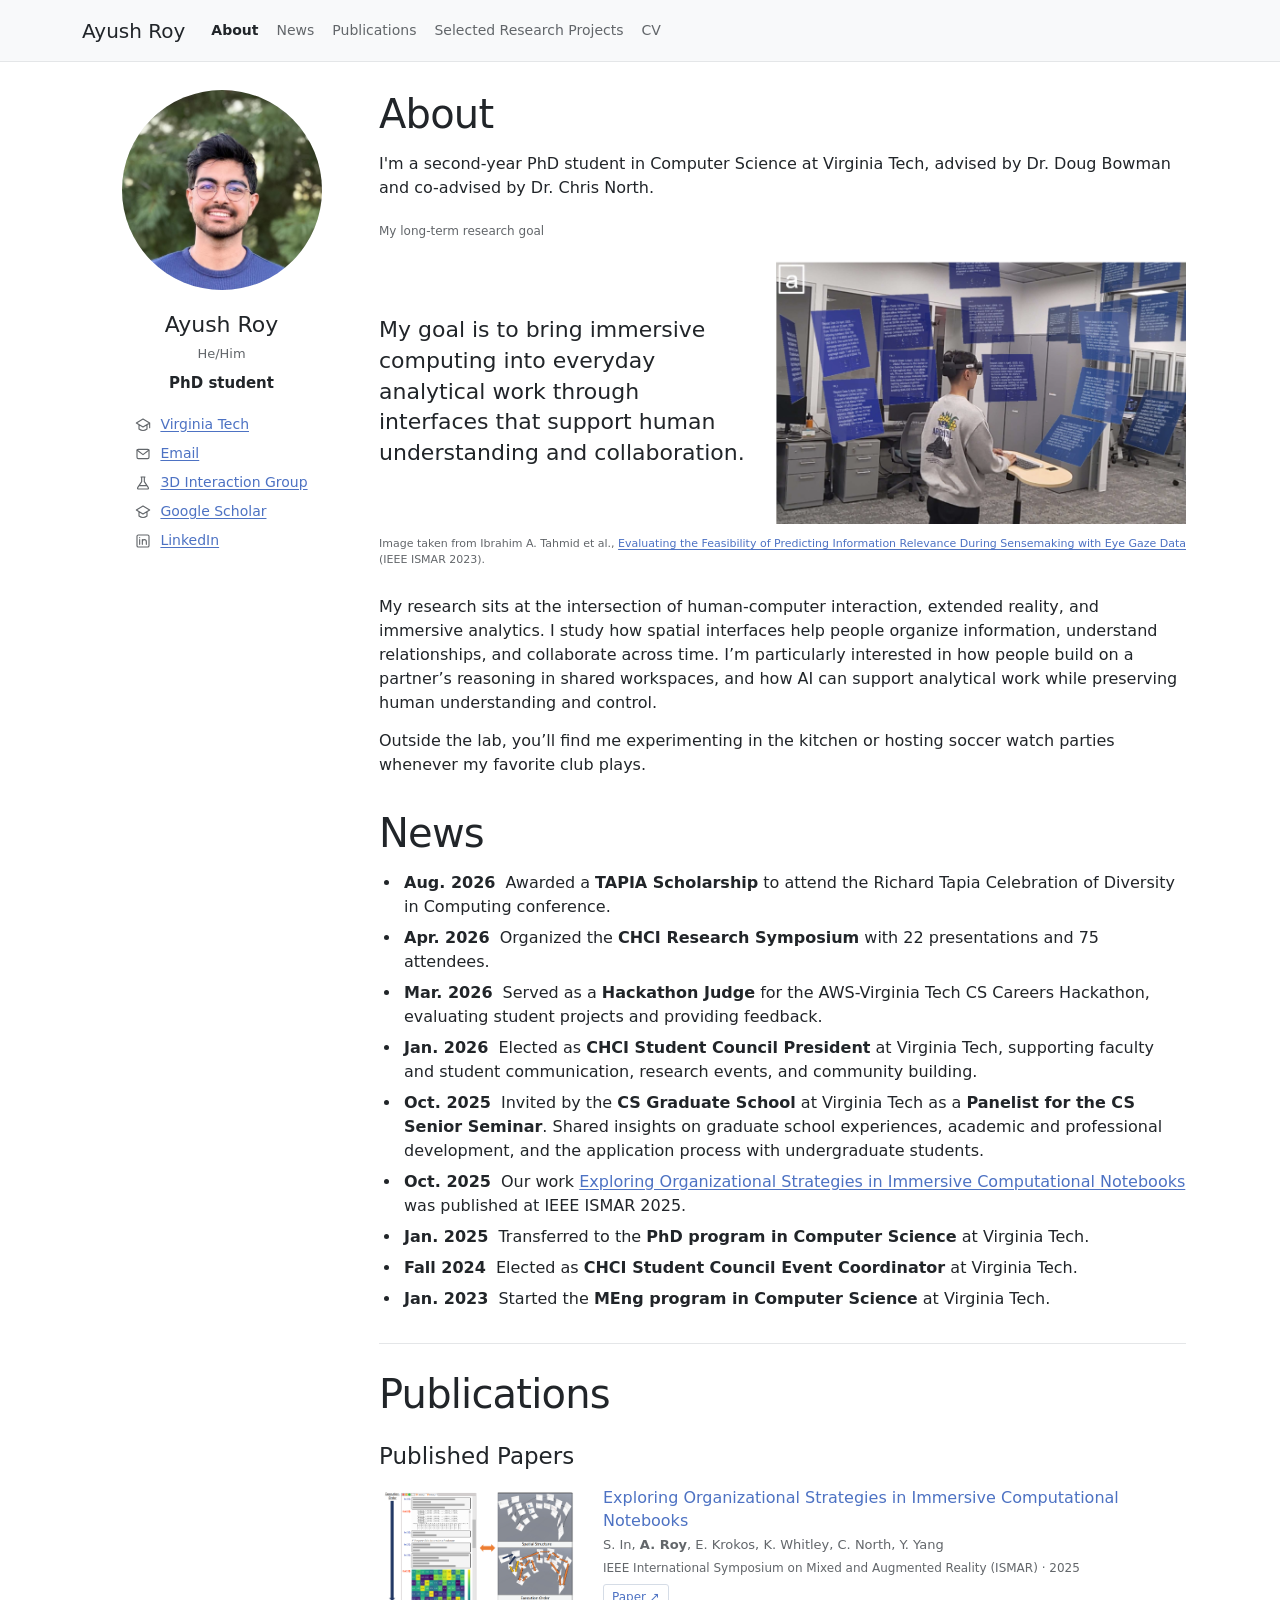
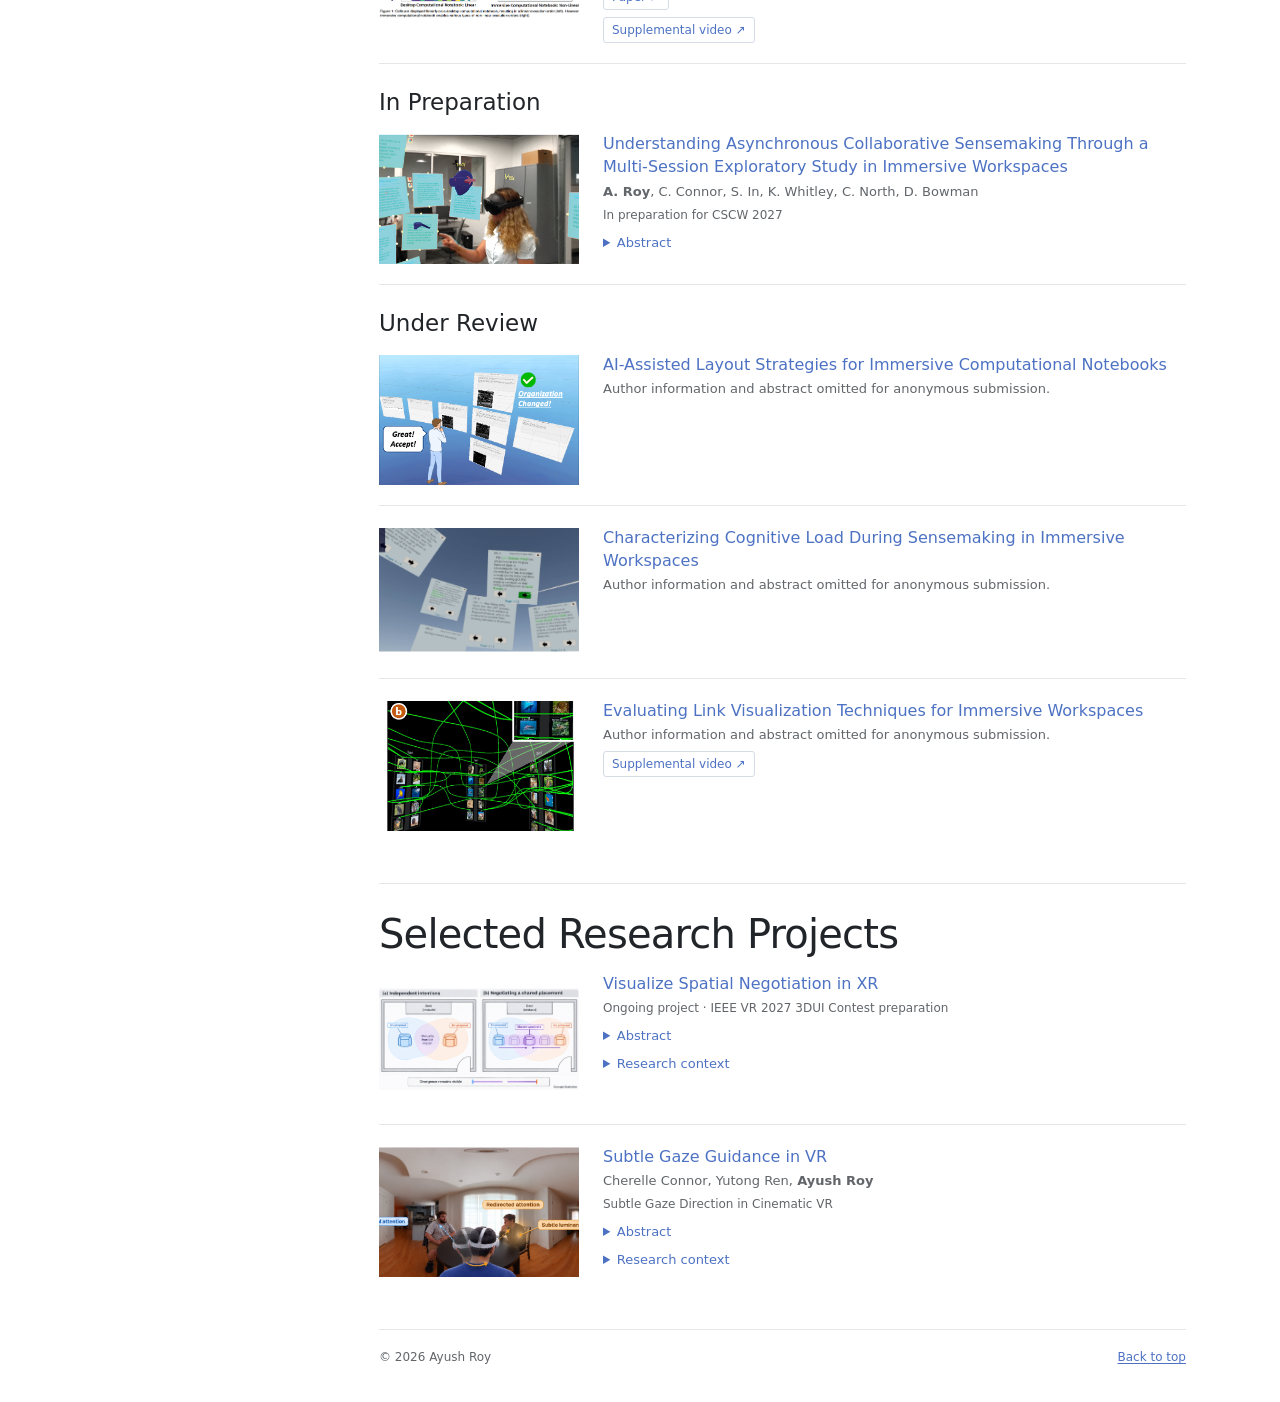
==== index.html @ 039db7e5 "Match approved research goal styling and credit Tahmid image" ====
<!doctype html>
<html lang="en"><head><meta charset="utf-8"><meta name="viewport" content="width=device-width,initial-scale=1">
<meta name="description" content="Ayush Roy, XR researcher and Computer Science PhD student at Virginia Tech. Immersive analytics, collaborative sensemaking, spatial interaction, and human-AI collaboration.">
<title>Ayush Roy | PhD student</title><link rel="stylesheet" href="/assets/styles.css"><script src="/assets/main.js" defer></script></head><body>
<div id="portfolio-review">
  <a class="skip-link" href="/about" data-section="pf-about">Skip to content</a>
<header class="pf-bar">
    <a class="pf-brand" href="/about" data-section="pf-about">Ayush Roy</a>
    <nav class="pf-nav" aria-label="Portfolio sections">
      <a href="/about" data-section="pf-about" aria-current="location">About</a>
      <a href="/news" data-section="pf-timeline">News</a>
      <a href="/publications" data-section="pf-publications">Publications</a>
      <a href="/projects" data-section="pf-projects">Selected Research Projects</a>
      <a href="/assets/ayush-roy-resume.pdf">CV</a>
    </nav>
  </header>
  <div class="pf-layout">
    <aside class="pf-profile" aria-label="Researcher profile">
      <div class="pf-photo"><img src="/assets/images/headshot.jpg" width="1200" height="1221" alt="Ayush Roy" decoding="async"></div>
      <div class="pf-name">Ayush Roy</div>
      <div class="pf-pronouns">He/Him</div>
      <div class="pf-title">PhD student</div>
      <ul>
        
        <li><svg class="profile-icon" viewBox="0 0 24 24" fill="none" stroke="currentColor" stroke-width="1.7" stroke-linecap="round" stroke-linejoin="round" aria-hidden="true" focusable="false"><path d="m2 9 10-6 10 6-10 6L2 9Zm4 3v6c4 3 8 3 12 0v-6M22 9v7"/></svg><a href="https://www.vt.edu/" target="_blank" rel="noopener">Virginia Tech</a></li>
        <li><svg class="profile-icon" viewBox="0 0 24 24" fill="none" stroke="currentColor" stroke-width="1.7" stroke-linecap="round" stroke-linejoin="round" aria-hidden="true" focusable="false"><rect x="3" y="5" width="18" height="14" rx="2"/><path d="m3 6 9 7 9-7"/></svg><a href="mailto:ayushroy24@vt.edu">Email</a></li>
        <li><svg class="profile-icon" viewBox="0 0 24 24" fill="none" stroke="currentColor" stroke-width="1.7" stroke-linecap="round" stroke-linejoin="round" aria-hidden="true" focusable="false"><path d="M9 3h6M10 3v7l-6 9c-.6 1 .1 2 1.3 2h13.4c1.2 0 1.9-1 1.3-2l-6-9V3M7 16h10"/></svg><a href="https://wordpress.cs.vt.edu/3digroup/" target="_blank" rel="noopener">3D Interaction Group</a></li>
        <li><svg class="profile-icon" viewBox="0 0 24 24" fill="none" stroke="currentColor" stroke-width="1.7" stroke-linecap="round" stroke-linejoin="round" aria-hidden="true" focusable="false"><path d="m2 9 10-6 10 6-10 6L2 9Zm4 3v6c4 3 8 3 12 0v-6"/></svg><a href="https://scholar.google.com/citations?user=Ail1ziwAAAAJ&amp;hl=en" target="_blank" rel="noopener">Google Scholar</a></li>
        <li><svg class="profile-icon" viewBox="0 0 24 24" fill="none" stroke="currentColor" stroke-width="1.7" stroke-linecap="round" stroke-linejoin="round" aria-hidden="true" focusable="false"><rect x="3" y="3" width="18" height="18" rx="2"/><path d="M7 10v7M7 7v.1M11 17v-7m0 3c0-4 6-4 6 0v4"/></svg><a href="https://www.linkedin.com/in/ayush-roy" target="_blank" rel="noopener">LinkedIn</a></li>
        
        
      </ul>
    </aside>
    <main class="pf-content">
      <section id="pf-about">
<h1>About</h1>
<p>I'm a second-year PhD student in Computer Science at Virginia Tech, advised by Dr. Doug Bowman and co-advised by Dr. Chris North.</p>
<p class="pf-vision-label">My long-term research goal</p>
<div class="pf-research-vision">
  <div>
    <p class="pf-vision-goal">My goal is to bring immersive computing into everyday analytical work through interfaces that support human understanding and collaboration.</p>
  </div>
  <img src="/assets/images/immersive-research-vision.png" width="897" height="577" alt="A person using a headset and keyboard surrounded by spatially arranged document panels in an immersive workspace." decoding="async">
</div>
<p class="pf-vision-credit">Image taken from Ibrahim A. Tahmid et al., <a href="https://doi.org/10.1109/ISMAR59233.2023.00086" target="_blank" rel="noopener">Evaluating the Feasibility of Predicting Information Relevance During Sensemaking with Eye Gaze Data</a> (IEEE ISMAR 2023).</p>
<p>My research sits at the intersection of human-computer interaction, extended reality, and immersive analytics. I study how spatial interfaces help people organize information, understand relationships, and collaborate across time. I’m particularly interested in how people build on a partner’s reasoning in shared workspaces, and how AI can support analytical work while preserving human understanding and control.</p>
<p>Outside the lab, you’ll find me experimenting in the kitchen or hosting soccer watch parties whenever my favorite club plays.</p>
</section>
      <section id="pf-timeline">
        <h2>News</h2>
        <ul class="pf-timeline">
          <li><span class="pf-date">Aug. 2026</span> Awarded a <strong>TAPIA Scholarship</strong> to attend the Richard Tapia Celebration of Diversity in Computing conference.</li>
          <li><span class="pf-date">Apr. 2026</span> Organized the <strong>CHCI Research Symposium</strong> with 22 presentations and 75 attendees.</li>
          <li><span class="pf-date">Mar. 2026</span> Served as a <strong>Hackathon Judge</strong> for the AWS-Virginia Tech CS Careers Hackathon, evaluating student projects and providing feedback.</li>
          <li><span class="pf-date">Jan. 2026</span> Elected as <strong>CHCI Student Council President</strong> at Virginia Tech, supporting faculty and student communication, research events, and community building.</li>
          <li><span class="pf-date">Oct. 2025</span> Invited by the <strong>CS Graduate School</strong> at Virginia Tech as a <strong>Panelist for the CS Senior Seminar</strong>. Shared insights on graduate school experiences, academic and professional development, and the application process with undergraduate students.</li>
          <li><span class="pf-date">Oct. 2025</span> Our work <a href="https://ieeexplore.ieee.org/document/11220535" target="_blank" rel="noopener">Exploring Organizational Strategies in Immersive Computational Notebooks</a> was published at IEEE ISMAR 2025.</li>
          <li><span class="pf-date">Jan. 2025</span> Transferred to the <strong>PhD program in Computer Science</strong> at Virginia Tech.</li>
          <li><span class="pf-date">Fall 2024</span> Elected as <strong>CHCI Student Council Event Coordinator</strong> at Virginia Tech.</li>
          <li><span class="pf-date">Jan. 2023</span> Started the <strong>MEng program in Computer Science</strong> at Virginia Tech.</li>
        </ul>
      </section>
      <section id="pf-publications" class="pf-lower"><h2>Publications</h2><h3>Published Papers</h3><article class="pf-pub compact-publication"><figure class="teaser "><a href="/assets/images/immersive-notebook-organization-teaser.png" target="_blank" rel="noopener" aria-label="Open full-size teaser: Comparison of a linear desktop computational notebook with an immersive notebook showing nonlinear spatial structures and execution orders"><img width="1080" height="640" src="/assets/images/immersive-notebook-organization-teaser.png" alt="Comparison of a linear desktop computational notebook with an immersive notebook showing nonlinear spatial structures and execution orders" loading="lazy" decoding="async"></a></figure><div class="publication-body"><h4>Exploring Organizational Strategies in Immersive Computational Notebooks</h4><p class="pf-meta">S. In, <strong>A. Roy</strong>, E. Krokos, K. Whitley, C. North, Y. Yang</p><div class="pf-status">IEEE International Symposium on Mixed and Augmented Reality (ISMAR) · 2025</div><a class="publication-resource" href="https://ieeexplore.ieee.org/document/11220535" target="_blank" rel="noopener">Paper ↗</a><div class="pf-links"><a href="https://www.youtube.com/watch?v=w4wua9dJmTI" target="_blank" rel="noopener">Supplemental video ↗</a></div></div></article><h3>In Preparation</h3><article class="pf-pub compact-publication"><figure class="teaser thumbnail-async"><a href="/assets/images/asynchronous-sensemaking-teaser.png" target="_blank" rel="noopener" aria-label="Open full-size teaser: Shared immersive workspace with spatial documents, notes, clusters, and links"><img width="2000" height="480" src="/assets/images/asynchronous-sensemaking-teaser.png" alt="Shared immersive workspace with spatial documents, notes, clusters, and links" loading="lazy" decoding="async"></a></figure><div class="publication-body"><h4>Understanding Asynchronous Collaborative Sensemaking Through a Multi-Session Exploratory Study in Immersive Workspaces</h4><p class="pf-meta"><strong>A. Roy</strong>, C. Connor, S. In, K. Whitley, C. North, D. Bowman</p><div class="pf-status">In preparation for CSCW 2027</div><details class="publication-abstract"><summary>Abstract</summary><div class="abstract"><div class="abstract-label">Abstract</div><p>Immersive workspaces allow analysts to externalize information and reasoning in persistent spatial arrangements, but how these workspaces support collaboration across time remains underexplored. We investigate asynchronous collaborative sensemaking through a multi-session exploratory study with 30 participants in 15 dyads. Partners alternated between individual sessions in a shared immersive workspace, inheriting and building on one another’s documents, notes, clusters, and links. We combined behavioral logs with semi-structured interviews to examine collaborative strategies, handoff practices, and workspace evolution. Analysts maintain continuity by selectively following, checking, and adapting inherited work. Whether this feels collaborative depends on their ability to understand their partner’s reasoning, recognize what their partner contributed, and know how to continue. Spatial groupings and authored notes offered entry points for continuation, yet incomplete explanations, unclear conventions, and accumulated visual complexity could leave incoming analysts reconstructing the reasoning behind an arrangement. These observations suggest that persistent spatial structure alone is insufficient to communicate analytical intent. We discuss implications for asynchronous immersive workspaces that make rationale, provenance, and changes legible while supporting both independent investigation and continuity between collaborators.</p></div></details></div></article><h3>Under Review</h3><article class="pf-pub compact-publication"><figure class="teaser "><a href="/assets/images/ai-layout-strategies-teaser.png" target="_blank" rel="noopener" aria-label="Open full-size teaser: An analyst accepting an AI-assisted spatial layout change in an immersive computational notebook"><img width="652" height="440" src="/assets/images/ai-layout-strategies-teaser.png" alt="An analyst accepting an AI-assisted spatial layout change in an immersive computational notebook" loading="lazy" decoding="async"></a></figure><div class="publication-body"><h4>AI-Assisted Layout Strategies for Immersive Computational Notebooks</h4><p class="pf-meta">Author information and abstract omitted for anonymous submission.</p></div></article><article class="pf-pub compact-publication"><figure class="teaser thumbnail-cognitive"><a href="/assets/images/cognitive-load-workspace-teaser.png" target="_blank" rel="noopener" aria-label="Open full-size teaser: Three views of the VR analytical workspace: task panel, spatial document arrangement, and interactive annotations and notes"><img width="963" height="258" src="/assets/images/cognitive-load-workspace-teaser.png" alt="Three views of the VR analytical workspace: task panel, spatial document arrangement, and interactive annotations and notes" loading="lazy" decoding="async"></a></figure><div class="publication-body"><h4>Characterizing Cognitive Load During Sensemaking in Immersive Workspaces</h4><p class="pf-meta">Author information and abstract omitted for anonymous submission.</p></div></article><article class="pf-pub compact-publication"><figure class="teaser thumbnail-links"><a href="/assets/images/link-visualization-teaser.png" target="_blank" rel="noopener" aria-label="Open full-size teaser: The same 50 links in an immersive workspace shown as linear links, nonlinear links, and nonlinear links with many-to-many bundling"><img width="1106" height="365" src="/assets/images/link-visualization-teaser.png" alt="The same 50 links in an immersive workspace shown as linear links, nonlinear links, and nonlinear links with many-to-many bundling" loading="lazy" decoding="async"></a></figure><div class="publication-body"><h4>Evaluating Link Visualization Techniques for Immersive Workspaces</h4><p class="pf-meta">Author information and abstract omitted for anonymous submission.</p><div class="pf-links"><a href="https://youtu.be/0q2t1m1p4BA" target="_blank" rel="noopener">Supplemental video ↗</a></div></div></article></section>
      <section id="pf-projects" class="pf-lower"><h2>Selected Research Projects</h2><article class="pf-project compact-publication"><figure class="teaser "><a href="/assets/images/spatial-negotiation-placement-teaser.png" target="_blank" rel="noopener" aria-label="Open full-size teaser: Concept illustration of independent placement proposals, overlapping feasible regions, and a shared candidate along a straight connector; placement only, without rotation"><img width="1754" height="896" src="/assets/images/spatial-negotiation-placement-teaser.png" alt="Concept illustration of independent placement proposals, overlapping feasible regions, and a shared candidate along a straight connector; placement only, without rotation" loading="lazy" decoding="async"></a></figure><div class="publication-body"><h3>Visualize Spatial Negotiation in XR</h3><div class="pf-status">Ongoing project · IEEE VR 2027 3DUI Contest preparation</div><details class="publication-abstract"><summary>Abstract</summary><div class="abstract"><div class="abstract-label">Abstract</div><p>Remote collaborators making spatial decisions must reconcile different object placements, orientations, and environmental constraints. Existing approaches to shared manipulation and collaborator awareness provide important foundations, but unresolved spatial intentions can remain difficult to inspect and negotiate. We present an XR interaction technique that externalizes these intentions within a shared elastic structure containing editable replicas of complete object poses. Collaborators manipulate their own proposals while the structure continuously adapts to positional and rotational differences, making intermediate alternatives and disagreement visible without overwriting either proposal. Mutually feasible placement regions allow users to inspect concrete furniture replicas against their constraints before selecting a shared candidate. As proposals converge, the scaffold relaxes toward agreement; stretching, twisting, and fracture communicate increasing divergence and the need to reconfigure the negotiation. The rubber band serves as a shared negotiation scaffold connecting intentions, feasible alternatives, and emerging consensus. This ongoing project explores a unified direct-manipulation approach to translation, rotation, and constraint-aware spatial negotiation.</p></div></details><details class="research-context"><summary>Research context</summary><p>This project draws on prior work on collaborator-awareness cues, virtual replicas, and shared 3D object manipulation. Its focus is on making unresolved pose intentions and constraint-aware alternatives inspectable during negotiation.</p><ul><li><a href="https://www.frontiersin.org/journals/robotics-and-ai/articles/10.3389/frobt.2019.00005/full" target="_blank" rel="noopener">Piumsomboon et al. (2019): The Effects of Sharing Awareness Cues in Collaborative Mixed Reality</a></li><li><a href="https://doi.org/10.1109/TVCG.2023.3247113" target="_blank" rel="noopener">Tian et al. (2023): Using Virtual Replicas to Improve Mixed Reality Remote Collaboration</a></li><li><a href="https://doi.org/10.1109/ISMAR52148.2021.00057" target="_blank" rel="noopener">Wieland et al. (2021): Separation, Composition, or Hybrid?</a></li></ul></details></div></article><article class="pf-project compact-publication"><figure class="teaser thumbnail-gaze"><a href="/assets/images/subtle-gaze-guidance-teaser.png" target="_blank" rel="noopener" aria-label="Open full-size teaser: Illustration of head rotation toward a luminance cue; overlays are explanatory, not measured gaze data"><img width="2027" height="776" src="/assets/images/subtle-gaze-guidance-teaser.png" alt="Illustration of head rotation toward a luminance cue; overlays are explanatory, not measured gaze data" loading="lazy" decoding="async"></a></figure><div class="publication-body"><h3>Subtle Gaze Guidance in VR</h3><p class="pf-meta">Cherelle Connor, Yutong Ren, <strong>Ayush Roy</strong></p><div class="pf-status">Subtle Gaze Direction in Cinematic VR</div><details class="publication-abstract"><summary>Abstract</summary><div class="abstract"><div class="abstract-label">Abstract</div><p>Cinematic experiences use well-established editing techniques to guide user attention throughout narrative content. With the growing prominence of head-worn displays (HWD), there has been an increase in the use of this medium to create Cinematic Virtual Reality (CVR) experiences. However, given that CVR allows viewers to perceive content in 360 degrees, directors are no longer able to control how and when viewers see certain content within the scene. This provides an opportunity for bad actors to misguide users or misrepresent characters during the scene through the use of subtle gaze direction attacks. In this study, we investigate this threat by implementing subtle gaze direction cues within CVR scenes and examining whether they can redirect viewers’ attention away from relevant narrative content and toward attacker-selected content. We developed a subtle cue by modulating the luminance of a circular region of pixels within the scene. The cues were then placed either directly on a specific item or character within a region of interest (in-world cue) or in the periphery in order to guide the viewer to the appropriate region of interest (periphery cue). Our findings suggest that most viewers did not recognize the presence of the in-world cue and shifted their gaze toward the cue, showing a susceptibility to this type of attack. However, most of the participants did notice the periphery cue, but did not find it distracting. Overall, we believe that while the use of subtle gaze direction can provide unobtrusive guidance within CVR scenes, it also has the potential to redirect user attention and shape their perception of the content.</p></div></details><details class="research-context"><summary>Research context</summary><p>Related work provides the perceptual basis for subtle cues and evidence from immersive displays. This project examines their potential misuse in cinematic VR.</p><ul><li><a href="https://doi.org/10.1145/1559755.1559757" target="_blank" rel="noopener">Bailey et al. (2009), Subtle Gaze Direction</a>: Brief peripheral image modulation combined with eye tracking can redirect gaze. This provides a foundation for the luminance cue mechanism.</li><li><a href="https://graphics.tu-bs.de/upload/publications/grogorick2018vr_posterdesc.pdf" target="_blank" rel="noopener">Grogorick et al. (2018), Gaze Guidance in Immersive Environments</a>: Among five techniques tested on immersive panorama images, local luminance modulation was most effective during the first second. This motivates testing such cues in VR; it does not establish effects on narrative interpretation.</li></ul></details></div></article></section>
      <footer class="pf-footer"><span>© <span id="year">2026</span> Ayush Roy</span><a href="/about" data-section="pf-about">Back to top</a></footer>
    </main>
  </div>
</div>

</body></html>
---- assets/styles.css ----
#portfolio-review{--pf-bg:#fff;--pf-ink:#212529;--pf-muted:#62666a;--pf-link:#4d72c3;--pf-line:#e4e6e8;--pf-nav:#f8f9fa;--pf-pending:#865818;background:var(--pf-bg);color:var(--pf-ink);font:16px/1.5 system-ui,-apple-system,"Segoe UI",Arial,sans-serif;min-width:0;color-scheme:light}
#portfolio-review *{box-sizing:border-box}
#portfolio-review a{color:var(--pf-link);text-decoration:underline;text-underline-offset:2px}
#portfolio-review a:focus-visible,#portfolio-review button:focus-visible{outline:2px solid var(--pf-link);outline-offset:4px}
#portfolio-review .pf-bar{background:var(--pf-nav);position:sticky;top:0;z-index:2;padding:14px 24px;display:flex;align-items:center;gap:26px;flex-wrap:wrap}
#portfolio-review .pf-brand{font-size:20px;color:var(--pf-ink);text-decoration:none;white-space:nowrap}
#portfolio-review .pf-nav{display:flex;gap:18px;flex-wrap:wrap}
#portfolio-review .pf-nav a{font-size:14px;text-decoration:none;color:var(--pf-muted)}
#portfolio-review .pf-nav a[aria-current]{font-weight:600;color:var(--pf-ink)}
#portfolio-review .pf-layout{display:grid;grid-template-columns:210px minmax(0,1fr);gap:34px;padding:28px 24px 36px}
#portfolio-review .pf-photo{width:174px;height:174px;border-radius:50%;background:#f0f2f4;display:grid;place-content:center;text-align:center;color:var(--pf-muted);margin-bottom:18px;gap:8px}
#portfolio-review .pf-photo i,#portfolio-review .pf-photo svg{margin:auto}#portfolio-review .pf-photo span{font-size:12px}
#portfolio-review .pf-name{font-size:22px;font-weight:500;margin:0 0 3px}
#portfolio-review .pf-pronouns{font-size:13px;color:var(--pf-muted);margin-bottom:8px}
#portfolio-review .pf-title{font-size:15px;font-weight:600;margin-bottom:16px}
#portfolio-review .pf-profile ul{padding:0;list-style:none;margin:0;display:grid;gap:8px;font-size:14px}
#portfolio-review .pf-profile li{display:flex;align-items:start;gap:8px;flex-wrap:wrap}
#portfolio-review .pf-profile i{width:16px;height:16px;flex-shrink:0;margin-top:3px}
#portfolio-review .pf-pending{color:var(--pf-pending);font-size:12px;display:block;margin-top:5px}
#portfolio-review .pf-profile .pf-pending{margin-top:0;flex-basis:100%;margin-left:24px}
#portfolio-review .pf-content{min-width:0}
#portfolio-review section{margin-bottom:32px;scroll-margin-top:100px}
#portfolio-review h1,#portfolio-review h2{font-size:40px;line-height:1.2;font-weight:300;letter-spacing:-.02em;margin:0 0 14px}
#portfolio-review h3{font-size:23px;line-height:1.3;font-weight:400;margin:24px 0 14px}
#portfolio-review h4{font-size:17px;line-height:1.4;font-weight:600;margin:0 0 8px}
#portfolio-review p{margin:0 0 14px}
#portfolio-review .pf-note{font-size:13px;color:var(--pf-muted)}
#portfolio-review .pf-timeline{padding-left:22px;margin:0;display:grid;gap:7px}
#portfolio-review .pf-timeline li{padding-left:3px}
#portfolio-review .pf-date{font-weight:600;margin-right:5px}
#portfolio-review .pf-lower{border-top:1px solid var(--pf-line);padding-top:26px}
#portfolio-review .pf-pub{padding-bottom:22px;margin-bottom:22px;border-bottom:1px solid var(--pf-line)}
#portfolio-review .pf-status{font-size:12px;font-weight:500;color:var(--pf-muted);margin-bottom:8px}
#portfolio-review .pf-meta{font-size:14px;color:var(--pf-muted)}
#portfolio-review .pf-visual{aspect-ratio:16/7;display:grid;place-content:center;gap:8px;text-align:center;background:#f3f4f5;color:var(--pf-muted);font-size:13px;margin:16px 0;min-width:0;padding:16px}
#portfolio-review .pf-visual i,#portfolio-review .pf-visual svg{margin:auto}
#portfolio-review .pf-video-placeholder{aspect-ratio:16/7;display:grid;place-content:center;text-align:center;gap:10px;background:#f3f4f5;color:var(--pf-muted);margin:16px 0;padding:20px;font-size:14px}
#portfolio-review .pf-video-placeholder i,#portfolio-review .pf-video-placeholder svg{margin:auto;width:32px;height:32px}
#portfolio-review .pf-video-placeholder small{font-size:12px}
#portfolio-review .pf-links{display:flex;gap:16px;flex-wrap:wrap;font-size:14px}
#portfolio-review .pf-project{margin-bottom:28px;padding-bottom:24px;border-bottom:1px solid var(--pf-line)}
#portfolio-review .pf-project dl{display:grid;grid-template-columns:85px minmax(0,1fr);gap:7px 12px;font-size:14px;margin:14px 0}
#portfolio-review dt{font-weight:600}#portfolio-review dd{margin:0}
#portfolio-review .pf-footer{border-top:1px solid var(--pf-line);padding-top:18px;font-size:12px;color:var(--pf-muted);display:flex;justify-content:space-between;gap:16px}
@media(max-width:700px){#portfolio-review .pf-layout{grid-template-columns:1fr;gap:28px;padding:24px 18px}#portfolio-review .pf-profile{display:grid;grid-template-columns:150px minmax(0,1fr);gap:0 20px}#portfolio-review .pf-photo{width:138px;height:138px;grid-row:1/6}#portfolio-review .pf-profile ul{grid-column:1/-1;grid-template-columns:repeat(2,minmax(0,1fr));margin-top:14px}#portfolio-review .pf-bar{gap:10px;padding:14px 18px}#portfolio-review .pf-nav{gap:14px}#portfolio-review .pf-nav a{font-size:13px}#portfolio-review h1,#portfolio-review h2{font-size:34px}}
@media(max-width:370px){#portfolio-review .pf-profile{display:block}#portfolio-review .pf-profile ul{display:grid}#portfolio-review .pf-project dl{grid-template-columns:1fr}}

:root { --header-height: 62px; }
html { scroll-behavior: smooth; scroll-padding-top: calc(var(--header-height) + 20px); }
body { margin: 0; background: #fff; }
#portfolio-review .pf-bar { position: fixed; inset: 0 0 auto; width: 100%; padding: 14px max(24px, calc((100% - 1140px)/2 + 12px)); min-height: 62px; border-bottom: 1px solid #e4e6e8; z-index: 100; }
#portfolio-review .pf-layout { max-width: 1140px; margin: 0 auto; padding-top: calc(var(--header-height) + 28px); grid-template-columns: 25% minmax(0, 1fr); gap: 12px; }
#portfolio-review section { scroll-margin-top: 0; }
#portfolio-review .pf-profile { padding-right: 18px; }
#portfolio-review .pf-photo { width: 200px; height: 200px; max-width: 100%; padding: 15px; }
#portfolio-review .pf-photo .profile-initials { font-size: 48px; font-weight: 300; }
#portfolio-review .pf-profile li { overflow-wrap: anywhere; }
#portfolio-review .teaser { margin: 20px 0; }
#portfolio-review .teaser img { width: 100%; height: auto; display: block; }
#portfolio-review .teaser figcaption { margin-top: 7px; font-size: 12px; color: #62666a; }
#portfolio-review .abstract { margin: 16px 0; }
#portfolio-review .abstract-label { font-size: 12px; font-weight: 600; color: #62666a; margin-bottom: 6px; }
#portfolio-review .abstract p { font-size: 15px; line-height: 1.65; }
#portfolio-review .pf-video-placeholder { aspect-ratio: 16/6; }
#portfolio-review .play-symbol { font-size: 32px; }
#portfolio-review .research-context { padding: 12px 0; font-size: 14px; }
#portfolio-review .research-context summary { cursor: pointer; color: #4d72c3; }
#portfolio-review .research-context p { margin-top: 12px; }
#portfolio-review .research-context ul { padding-left: 20px; }
#portfolio-review .skip-link { position: fixed; top: -100px; left: 16px; padding: 8px 16px; background: #fff; z-index: 200; }
#portfolio-review .skip-link:focus { top: 8px; }
@media(min-width:1400px) { #portfolio-review .pf-layout { max-width: 1320px; } #portfolio-review .pf-bar { padding-inline: max(24px, calc((100% - 1320px)/2 + 12px)); } }
@media(max-width:767px) { #portfolio-review .pf-layout { grid-template-columns: 1fr; gap: 26px; padding-inline: 20px; } #portfolio-review .pf-profile { display: grid; grid-template-columns: 150px minmax(0,1fr); gap: 0 18px; padding: 0; } #portfolio-review .pf-photo { width: 138px; height: 138px; grid-row: 1/6; margin: 0; } #portfolio-review .pf-profile ul { grid-column: 1/-1; grid-template-columns: repeat(2,minmax(0,1fr)); margin-top: 18px; } #portfolio-review .pf-bar { gap: 10px; padding: 12px 20px; } #portfolio-review .pf-nav { gap: 10px 16px; } #portfolio-review .pf-nav a { font-size: 13px; } }
@media(max-width:370px) { #portfolio-review .pf-profile { display: block; } #portfolio-review .pf-photo { margin-bottom: 18px; } #portfolio-review .pf-profile ul { display: grid; } }
@media(prefers-reduced-motion:reduce) { html { scroll-behavior: auto; } }
#portfolio-review .pf-profile { text-align: center; }
#portfolio-review .pf-photo { padding: 0; overflow: hidden; margin: 0 auto 18px; display: block; }
#portfolio-review .pf-photo img { width: 100%; height: 100%; display: block; object-fit: cover; image-orientation: from-image; transform: scale(1.45); transform-origin: 50% 65%; }
#portfolio-review .pf-profile ul { width: fit-content; max-width: 100%; margin: 20px auto 0; text-align: left; }
#portfolio-review .pf-profile li { flex-wrap: nowrap; align-items: center; gap: 9px; }
#portfolio-review .profile-icon { width: 16px; height: 16px; flex: 0 0 16px; color: #62666a; }
#portfolio-review .compact-publication { display: grid; grid-template-columns: 200px minmax(0,1fr); gap: 0 24px; padding: 0 0 20px; margin: 0 0 20px; }
#portfolio-review .compact-publication .teaser { grid-column: 1; grid-row: 1; margin: 2px 0 0; }
#portfolio-review .compact-publication .teaser { width: 200px; height: 130px; border-radius: 0; border: 0; overflow: hidden; background: transparent; }
#portfolio-review .compact-publication .teaser a { display: block; width: 100%; height: 100%; }
#portfolio-review .compact-publication .teaser img { width: 100%; height: 100%; object-fit: cover; }
#portfolio-review .compact-publication .thumbnail-async img { object-fit: cover; object-position: 28% center; }
#portfolio-review .compact-publication .thumbnail-cognitive img { object-fit: cover; object-position: center top; transform: scale(1.45); transform-origin: center 20%; }
#portfolio-review .compact-publication .thumbnail-links img { object-fit: cover; object-position: center top; transform: scale(1.5); transform-origin: center 20%; }
#portfolio-review .compact-publication .thumbnail-gaze img { object-fit: cover; object-position: center; }
#portfolio-review .compact-publication img[src$="spatial-negotiation-thumbnail.png"] { object-fit: cover; transform: scale(1.2); transform-origin: center 65%; }
#portfolio-review .compact-publication img[src$="spatial-negotiation-placement-teaser.png"] { object-fit: contain; }
#portfolio-review .publication-body { grid-column: 2; min-width: 0; }
#portfolio-review .compact-publication h4 { font-size: 16px; font-weight: 500; line-height: 1.45; margin: 0 0 4px; color: var(--pf-link); }
#portfolio-review .compact-publication h4 a { text-decoration: none; }
#portfolio-review .compact-publication h4 a:hover { text-decoration: underline; }
#portfolio-review .compact-publication h3 { font-size: 16px; font-weight: 500; line-height: 1.45; margin: 0 0 4px; color: var(--pf-link); }
#portfolio-review .compact-publication .research-context { font-size: 13px; padding: 6px 0 0; }
#portfolio-review .compact-publication .pf-meta { font-size: 13px; line-height: 1.4; margin: 0 0 5px; }
#portfolio-review .compact-publication .pf-status { margin: 0 0 7px; }
#portfolio-review .publication-abstract { font-size: 13px; margin-top: 6px; }
#portfolio-review .publication-abstract summary { cursor: pointer; color: var(--pf-link); width: fit-content; padding: 2px 0; }
#portfolio-review .publication-abstract summary:focus-visible { outline: 2px solid var(--pf-link); outline-offset: 3px; }
#portfolio-review .publication-abstract .abstract { margin: 10px 0 4px; }
#portfolio-review .publication-abstract .abstract-label { display: none; }
#portfolio-review .publication-abstract .abstract p { font-size: 14px; line-height: 1.6; }
#portfolio-review .publication-resource, #portfolio-review .compact-publication .pf-links a { display: inline-block; font-size: 12px; padding: 3px 8px; border: 1px solid #d5dce6; border-radius: 3px; text-decoration: none; }
#portfolio-review .compact-publication .pf-links { margin-top: 7px; }
#portfolio-review .compact-publication:last-child { border-bottom: 0; margin-bottom: 0; }
@media(max-width:600px) { #portfolio-review .compact-publication { grid-template-columns: 120px minmax(0,1fr); column-gap: 14px; } #portfolio-review .compact-publication .teaser { width: 120px; height: 90px; } }
@media(max-width:420px) { #portfolio-review .compact-publication { grid-template-columns: 100px minmax(0,1fr); column-gap: 12px; } #portfolio-review .compact-publication .teaser { width: 100px; height: 76px; } #portfolio-review .compact-publication h4 { font-size: 15px; } }
@media(max-width:767px) { #portfolio-review .pf-profile { text-align: left; align-items: center; } #portfolio-review .pf-photo { margin: 0; } #portfolio-review .pf-profile ul { width: 100%; } }
@media(max-width:370px) { #portfolio-review .pf-profile { text-align: center; } #portfolio-review .pf-photo { margin: 0 auto 18px; } }

#portfolio-review .pf-research-vision { display: grid; grid-template-columns: minmax(0, 1fr) minmax(0, 1.1fr); gap: 24px; align-items: center; margin: 0 0 12px; }
#portfolio-review .pf-vision-label { font-size: 12px; color: var(--pf-muted); margin: 22px 0 20px; }
#portfolio-review .pf-vision-goal { font-size: 22px; font-weight: 500; line-height: 1.4; margin: 0; }
#portfolio-review .pf-research-vision img { display: block; width: 100%; height: auto; }
#portfolio-review .pf-vision-credit { font-size: 11px; color: var(--pf-muted); line-height: 1.5; margin: 0 0 26px; }
@media(max-width:700px) { #portfolio-review .pf-research-vision { grid-template-columns: minmax(0, 1fr); gap: 14px; } }
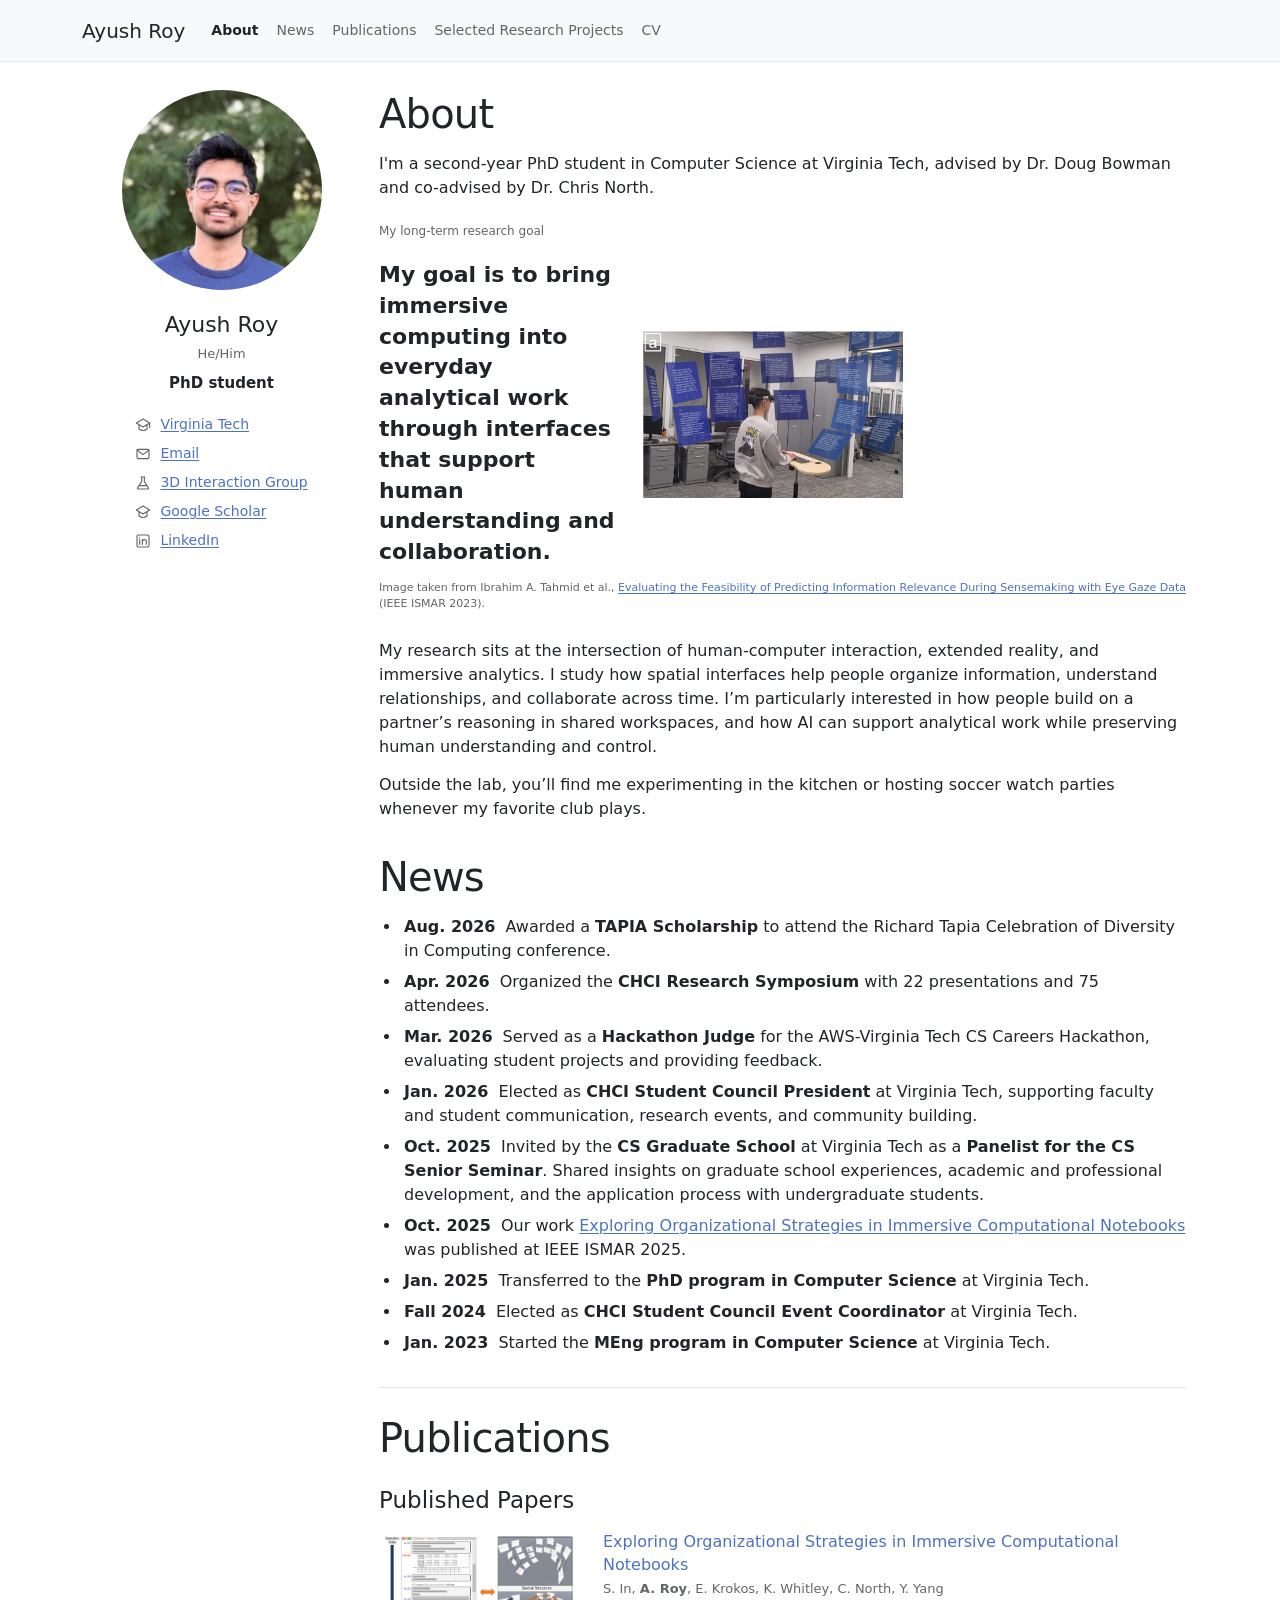
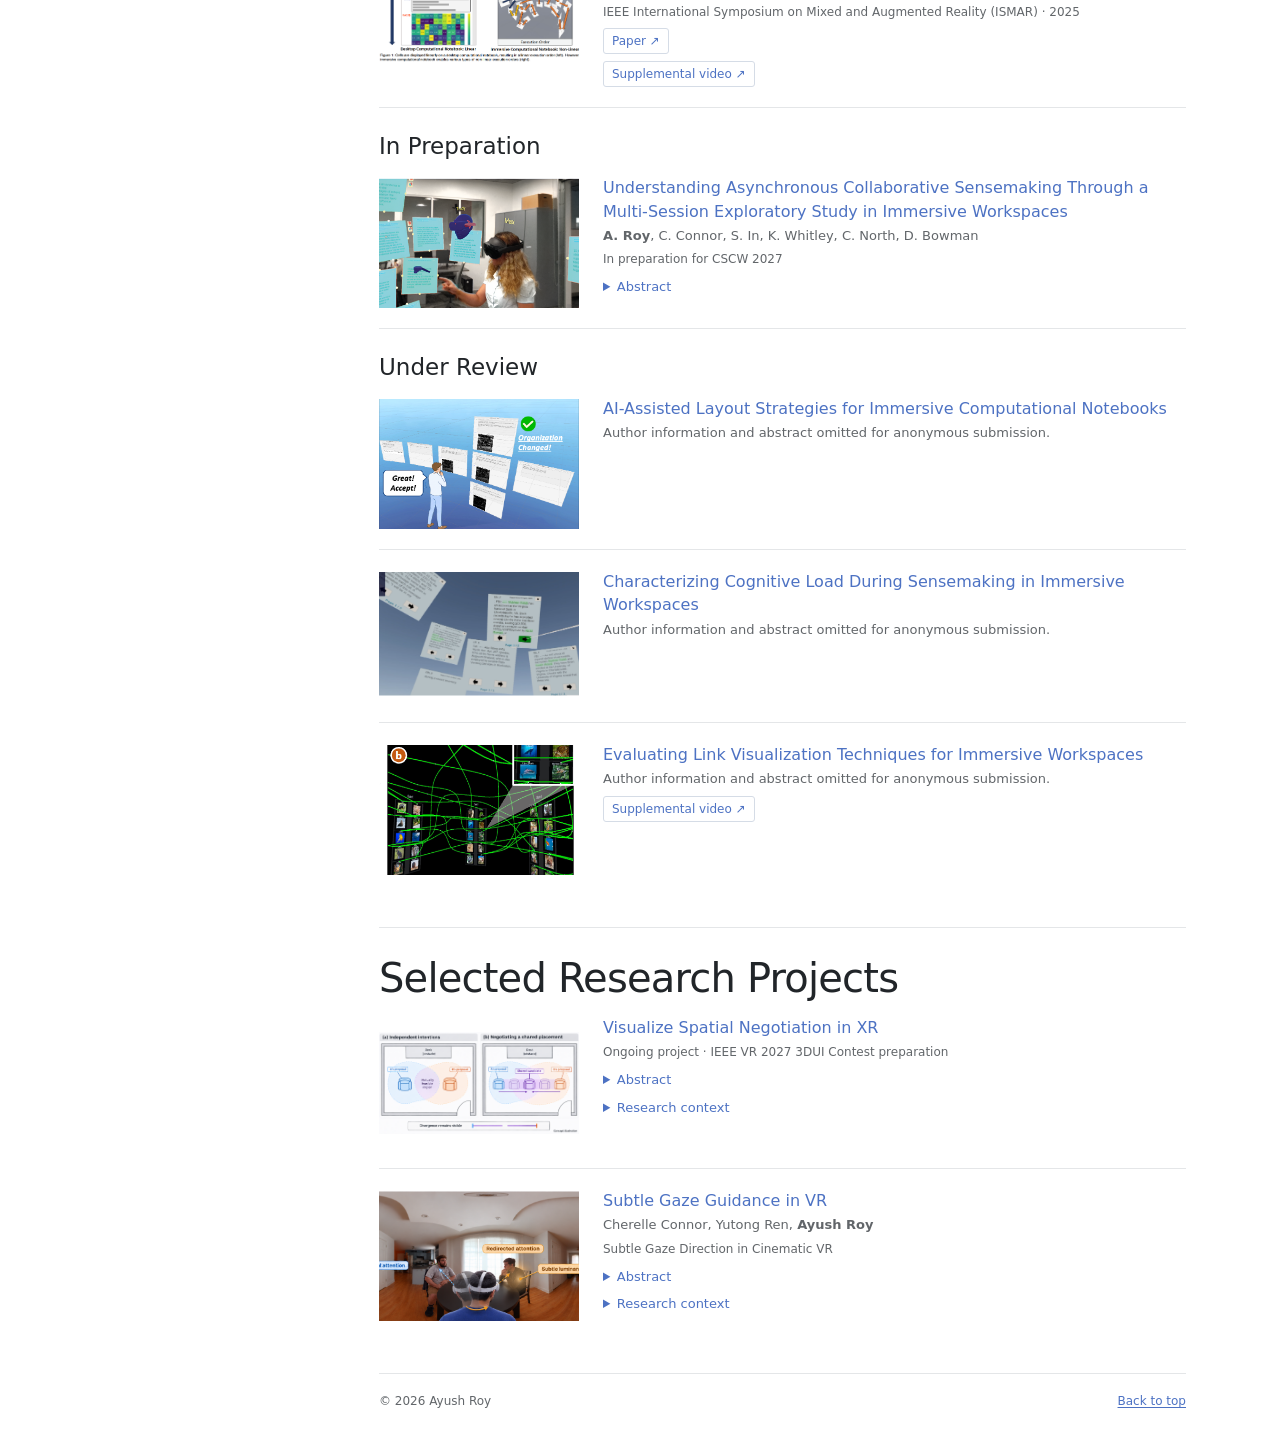
==== commit 875e7a57: "Version stylesheet filenames so browsers load updated layouts" ====
--- a/index.html
+++ b/index.html
@@ -1,7 +1,7 @@
 <!doctype html>
 <html lang="en"><head><meta charset="utf-8"><meta name="viewport" content="width=device-width,initial-scale=1">
 <meta name="description" content="Ayush Roy, XR researcher and Computer Science PhD student at Virginia Tech. Immersive analytics, collaborative sensemaking, spatial interaction, and human-AI collaboration.">
-<title>Ayush Roy | PhD student</title><link rel="stylesheet" href="/assets/styles.css"><script src="/assets/main.js" defer></script></head><body>
+<title>Ayush Roy | PhD student</title><link rel="stylesheet" href="/assets/styles.c9554a8ed8a3.css"><script src="/assets/main.js" defer></script></head><body>
 <div id="portfolio-review">
   <a class="skip-link" href="/about" data-section="pf-about">Skip to content</a>
 <header class="pf-bar">
--- a/assets/styles.c9554a8ed8a3.css
+++ b/assets/styles.c9554a8ed8a3.css
@@ -0,0 +1,120 @@
+#portfolio-review{--pf-bg:#fff;--pf-ink:#212529;--pf-muted:#62666a;--pf-link:#4d72c3;--pf-line:#e4e6e8;--pf-nav:#f8f9fa;--pf-pending:#865818;background:var(--pf-bg);color:var(--pf-ink);font:16px/1.5 system-ui,-apple-system,"Segoe UI",Arial,sans-serif;min-width:0;color-scheme:light}
+#portfolio-review *{box-sizing:border-box}
+#portfolio-review a{color:var(--pf-link);text-decoration:underline;text-underline-offset:2px}
+#portfolio-review a:focus-visible,#portfolio-review button:focus-visible{outline:2px solid var(--pf-link);outline-offset:4px}
+#portfolio-review .pf-bar{background:var(--pf-nav);position:sticky;top:0;z-index:2;padding:14px 24px;display:flex;align-items:center;gap:26px;flex-wrap:wrap}
+#portfolio-review .pf-brand{font-size:20px;color:var(--pf-ink);text-decoration:none;white-space:nowrap}
+#portfolio-review .pf-nav{display:flex;gap:18px;flex-wrap:wrap}
+#portfolio-review .pf-nav a{font-size:14px;text-decoration:none;color:var(--pf-muted)}
+#portfolio-review .pf-nav a[aria-current]{font-weight:600;color:var(--pf-ink)}
+#portfolio-review .pf-layout{display:grid;grid-template-columns:210px minmax(0,1fr);gap:34px;padding:28px 24px 36px}
+#portfolio-review .pf-photo{width:174px;height:174px;border-radius:50%;background:#f0f2f4;display:grid;place-content:center;text-align:center;color:var(--pf-muted);margin-bottom:18px;gap:8px}
+#portfolio-review .pf-photo i,#portfolio-review .pf-photo svg{margin:auto}#portfolio-review .pf-photo span{font-size:12px}
+#portfolio-review .pf-name{font-size:22px;font-weight:500;margin:0 0 3px}
+#portfolio-review .pf-pronouns{font-size:13px;color:var(--pf-muted);margin-bottom:8px}
+#portfolio-review .pf-title{font-size:15px;font-weight:600;margin-bottom:16px}
+#portfolio-review .pf-profile ul{padding:0;list-style:none;margin:0;display:grid;gap:8px;font-size:14px}
+#portfolio-review .pf-profile li{display:flex;align-items:start;gap:8px;flex-wrap:wrap}
+#portfolio-review .pf-profile i{width:16px;height:16px;flex-shrink:0;margin-top:3px}
+#portfolio-review .pf-pending{color:var(--pf-pending);font-size:12px;display:block;margin-top:5px}
+#portfolio-review .pf-profile .pf-pending{margin-top:0;flex-basis:100%;margin-left:24px}
+#portfolio-review .pf-content{min-width:0}
+#portfolio-review section{margin-bottom:32px;scroll-margin-top:100px}
+#portfolio-review h1,#portfolio-review h2{font-size:40px;line-height:1.2;font-weight:300;letter-spacing:-.02em;margin:0 0 14px}
+#portfolio-review h3{font-size:23px;line-height:1.3;font-weight:400;margin:24px 0 14px}
+#portfolio-review h4{font-size:17px;line-height:1.4;font-weight:600;margin:0 0 8px}
+#portfolio-review p{margin:0 0 14px}
+#portfolio-review .pf-note{font-size:13px;color:var(--pf-muted)}
+#portfolio-review .pf-timeline{padding-left:22px;margin:0;display:grid;gap:7px}
+#portfolio-review .pf-timeline li{padding-left:3px}
+#portfolio-review .pf-date{font-weight:600;margin-right:5px}
+#portfolio-review .pf-lower{border-top:1px solid var(--pf-line);padding-top:26px}
+#portfolio-review .pf-pub{padding-bottom:22px;margin-bottom:22px;border-bottom:1px solid var(--pf-line)}
+#portfolio-review .pf-status{font-size:12px;font-weight:500;color:var(--pf-muted);margin-bottom:8px}
+#portfolio-review .pf-meta{font-size:14px;color:var(--pf-muted)}
+#portfolio-review .pf-visual{aspect-ratio:16/7;display:grid;place-content:center;gap:8px;text-align:center;background:#f3f4f5;color:var(--pf-muted);font-size:13px;margin:16px 0;min-width:0;padding:16px}
+#portfolio-review .pf-visual i,#portfolio-review .pf-visual svg{margin:auto}
+#portfolio-review .pf-video-placeholder{aspect-ratio:16/7;display:grid;place-content:center;text-align:center;gap:10px;background:#f3f4f5;color:var(--pf-muted);margin:16px 0;padding:20px;font-size:14px}
+#portfolio-review .pf-video-placeholder i,#portfolio-review .pf-video-placeholder svg{margin:auto;width:32px;height:32px}
+#portfolio-review .pf-video-placeholder small{font-size:12px}
+#portfolio-review .pf-links{display:flex;gap:16px;flex-wrap:wrap;font-size:14px}
+#portfolio-review .pf-project{margin-bottom:28px;padding-bottom:24px;border-bottom:1px solid var(--pf-line)}
+#portfolio-review .pf-project dl{display:grid;grid-template-columns:85px minmax(0,1fr);gap:7px 12px;font-size:14px;margin:14px 0}
+#portfolio-review dt{font-weight:600}#portfolio-review dd{margin:0}
+#portfolio-review .pf-footer{border-top:1px solid var(--pf-line);padding-top:18px;font-size:12px;color:var(--pf-muted);display:flex;justify-content:space-between;gap:16px}
+@media(max-width:700px){#portfolio-review .pf-layout{grid-template-columns:1fr;gap:28px;padding:24px 18px}#portfolio-review .pf-profile{display:grid;grid-template-columns:150px minmax(0,1fr);gap:0 20px}#portfolio-review .pf-photo{width:138px;height:138px;grid-row:1/6}#portfolio-review .pf-profile ul{grid-column:1/-1;grid-template-columns:repeat(2,minmax(0,1fr));margin-top:14px}#portfolio-review .pf-bar{gap:10px;padding:14px 18px}#portfolio-review .pf-nav{gap:14px}#portfolio-review .pf-nav a{font-size:13px}#portfolio-review h1,#portfolio-review h2{font-size:34px}}
+@media(max-width:370px){#portfolio-review .pf-profile{display:block}#portfolio-review .pf-profile ul{display:grid}#portfolio-review .pf-project dl{grid-template-columns:1fr}}
+
+:root { --header-height: 62px; }
+html { scroll-behavior: smooth; scroll-padding-top: calc(var(--header-height) + 20px); }
+body { margin: 0; background: #fff; }
+#portfolio-review .pf-bar { position: fixed; inset: 0 0 auto; width: 100%; padding: 14px max(24px, calc((100% - 1140px)/2 + 12px)); min-height: 62px; border-bottom: 1px solid #e4e6e8; z-index: 100; }
+#portfolio-review .pf-layout { max-width: 1140px; margin: 0 auto; padding-top: calc(var(--header-height) + 28px); grid-template-columns: 25% minmax(0, 1fr); gap: 12px; }
+#portfolio-review section { scroll-margin-top: 0; }
+#portfolio-review .pf-profile { padding-right: 18px; }
+#portfolio-review .pf-photo { width: 200px; height: 200px; max-width: 100%; padding: 15px; }
+#portfolio-review .pf-photo .profile-initials { font-size: 48px; font-weight: 300; }
+#portfolio-review .pf-profile li { overflow-wrap: anywhere; }
+#portfolio-review .teaser { margin: 20px 0; }
+#portfolio-review .teaser img { width: 100%; height: auto; display: block; }
+#portfolio-review .teaser figcaption { margin-top: 7px; font-size: 12px; color: #62666a; }
+#portfolio-review .abstract { margin: 16px 0; }
+#portfolio-review .abstract-label { font-size: 12px; font-weight: 600; color: #62666a; margin-bottom: 6px; }
+#portfolio-review .abstract p { font-size: 15px; line-height: 1.65; }
+#portfolio-review .pf-video-placeholder { aspect-ratio: 16/6; }
+#portfolio-review .play-symbol { font-size: 32px; }
+#portfolio-review .research-context { padding: 12px 0; font-size: 14px; }
+#portfolio-review .research-context summary { cursor: pointer; color: #4d72c3; }
+#portfolio-review .research-context p { margin-top: 12px; }
+#portfolio-review .research-context ul { padding-left: 20px; }
+#portfolio-review .skip-link { position: fixed; top: -100px; left: 16px; padding: 8px 16px; background: #fff; z-index: 200; }
+#portfolio-review .skip-link:focus { top: 8px; }
+@media(min-width:1400px) { #portfolio-review .pf-layout { max-width: 1320px; } #portfolio-review .pf-bar { padding-inline: max(24px, calc((100% - 1320px)/2 + 12px)); } }
+@media(max-width:767px) { #portfolio-review .pf-layout { grid-template-columns: 1fr; gap: 26px; padding-inline: 20px; } #portfolio-review .pf-profile { display: grid; grid-template-columns: 150px minmax(0,1fr); gap: 0 18px; padding: 0; } #portfolio-review .pf-photo { width: 138px; height: 138px; grid-row: 1/6; margin: 0; } #portfolio-review .pf-profile ul { grid-column: 1/-1; grid-template-columns: repeat(2,minmax(0,1fr)); margin-top: 18px; } #portfolio-review .pf-bar { gap: 10px; padding: 12px 20px; } #portfolio-review .pf-nav { gap: 10px 16px; } #portfolio-review .pf-nav a { font-size: 13px; } }
+@media(max-width:370px) { #portfolio-review .pf-profile { display: block; } #portfolio-review .pf-photo { margin-bottom: 18px; } #portfolio-review .pf-profile ul { display: grid; } }
+@media(prefers-reduced-motion:reduce) { html { scroll-behavior: auto; } }
+#portfolio-review .pf-profile { text-align: center; }
+#portfolio-review .pf-photo { padding: 0; overflow: hidden; margin: 0 auto 18px; display: block; }
+#portfolio-review .pf-photo img { width: 100%; height: 100%; display: block; object-fit: cover; image-orientation: from-image; transform: scale(1.45); transform-origin: 50% 65%; }
+#portfolio-review .pf-profile ul { width: fit-content; max-width: 100%; margin: 20px auto 0; text-align: left; }
+#portfolio-review .pf-profile li { flex-wrap: nowrap; align-items: center; gap: 9px; }
+#portfolio-review .profile-icon { width: 16px; height: 16px; flex: 0 0 16px; color: #62666a; }
+#portfolio-review .compact-publication { display: grid; grid-template-columns: 200px minmax(0,1fr); gap: 0 24px; padding: 0 0 20px; margin: 0 0 20px; }
+#portfolio-review .compact-publication .teaser { grid-column: 1; grid-row: 1; margin: 2px 0 0; }
+#portfolio-review .compact-publication .teaser { width: 200px; height: 130px; border-radius: 0; border: 0; overflow: hidden; background: transparent; }
+#portfolio-review .compact-publication .teaser a { display: block; width: 100%; height: 100%; }
+#portfolio-review .compact-publication .teaser img { width: 100%; height: 100%; object-fit: cover; }
+#portfolio-review .compact-publication .thumbnail-async img { object-fit: cover; object-position: 28% center; }
+#portfolio-review .compact-publication .thumbnail-cognitive img { object-fit: cover; object-position: center top; transform: scale(1.45); transform-origin: center 20%; }
+#portfolio-review .compact-publication .thumbnail-links img { object-fit: cover; object-position: center top; transform: scale(1.5); transform-origin: center 20%; }
+#portfolio-review .compact-publication .thumbnail-gaze img { object-fit: cover; object-position: center; }
+#portfolio-review .compact-publication img[src$="spatial-negotiation-thumbnail.png"] { object-fit: cover; transform: scale(1.2); transform-origin: center 65%; }
+#portfolio-review .compact-publication img[src$="spatial-negotiation-placement-teaser.png"] { object-fit: contain; }
+#portfolio-review .publication-body { grid-column: 2; min-width: 0; }
+#portfolio-review .compact-publication h4 { font-size: 16px; font-weight: 500; line-height: 1.45; margin: 0 0 4px; color: var(--pf-link); }
+#portfolio-review .compact-publication h4 a { text-decoration: none; }
+#portfolio-review .compact-publication h4 a:hover { text-decoration: underline; }
+#portfolio-review .compact-publication h3 { font-size: 16px; font-weight: 500; line-height: 1.45; margin: 0 0 4px; color: var(--pf-link); }
+#portfolio-review .compact-publication .research-context { font-size: 13px; padding: 6px 0 0; }
+#portfolio-review .compact-publication .pf-meta { font-size: 13px; line-height: 1.4; margin: 0 0 5px; }
+#portfolio-review .compact-publication .pf-status { margin: 0 0 7px; }
+#portfolio-review .publication-abstract { font-size: 13px; margin-top: 6px; }
+#portfolio-review .publication-abstract summary { cursor: pointer; color: var(--pf-link); width: fit-content; padding: 2px 0; }
+#portfolio-review .publication-abstract summary:focus-visible { outline: 2px solid var(--pf-link); outline-offset: 3px; }
+#portfolio-review .publication-abstract .abstract { margin: 10px 0 4px; }
+#portfolio-review .publication-abstract .abstract-label { display: none; }
+#portfolio-review .publication-abstract .abstract p { font-size: 14px; line-height: 1.6; }
+#portfolio-review .publication-resource, #portfolio-review .compact-publication .pf-links a { display: inline-block; font-size: 12px; padding: 3px 8px; border: 1px solid #d5dce6; border-radius: 3px; text-decoration: none; }
+#portfolio-review .compact-publication .pf-links { margin-top: 7px; }
+#portfolio-review .compact-publication:last-child { border-bottom: 0; margin-bottom: 0; }
+@media(max-width:600px) { #portfolio-review .compact-publication { grid-template-columns: 120px minmax(0,1fr); column-gap: 14px; } #portfolio-review .compact-publication .teaser { width: 120px; height: 90px; } }
+@media(max-width:420px) { #portfolio-review .compact-publication { grid-template-columns: 100px minmax(0,1fr); column-gap: 12px; } #portfolio-review .compact-publication .teaser { width: 100px; height: 76px; } #portfolio-review .compact-publication h4 { font-size: 15px; } }
+@media(max-width:767px) { #portfolio-review .pf-profile { text-align: left; align-items: center; } #portfolio-review .pf-photo { margin: 0; } #portfolio-review .pf-profile ul { width: 100%; } }
+@media(max-width:370px) { #portfolio-review .pf-profile { text-align: center; } #portfolio-review .pf-photo { margin: 0 auto 18px; } }
+
+#portfolio-review .pf-research-vision { display: grid; grid-template-columns: minmax(0, 1fr) minmax(0, 1.083333fr); gap: 24px; align-items: center; width: 100%; max-width: 524px; margin: 0 0 12px; }
+#portfolio-review .pf-vision-label { font-size: 12px; color: var(--pf-muted); margin: 22px 0 20px; }
+#portfolio-review .pf-vision-goal { font-size: 22px; font-weight: 700; line-height: 1.4; margin: 0; }
+#portfolio-review .pf-research-vision img { display: block; width: 100%; height: auto; }
+#portfolio-review .pf-vision-credit { font-size: 11px; color: var(--pf-muted); line-height: 1.5; margin: 0 0 26px; }
+@media(max-width:480px) { #portfolio-review .pf-research-vision { gap: 14px; } #portfolio-review .pf-vision-goal { font-size: 17px; } }
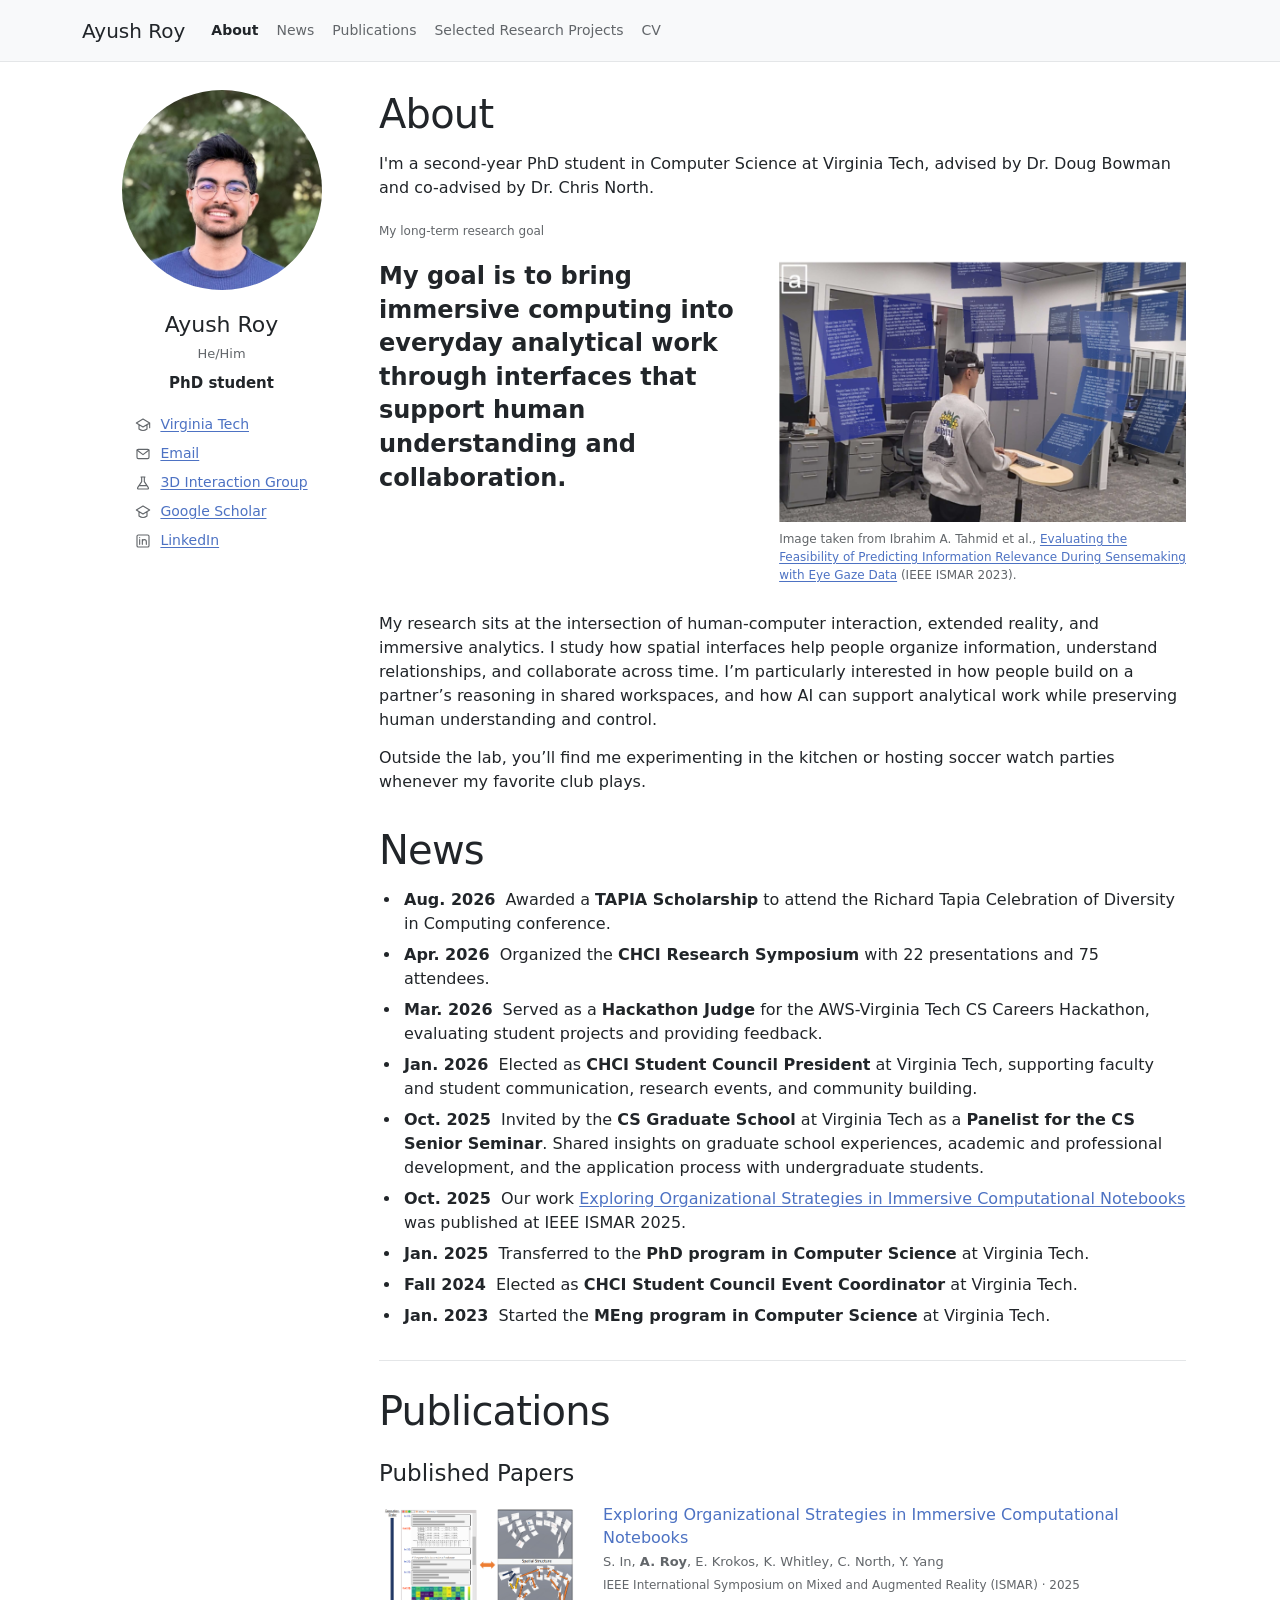
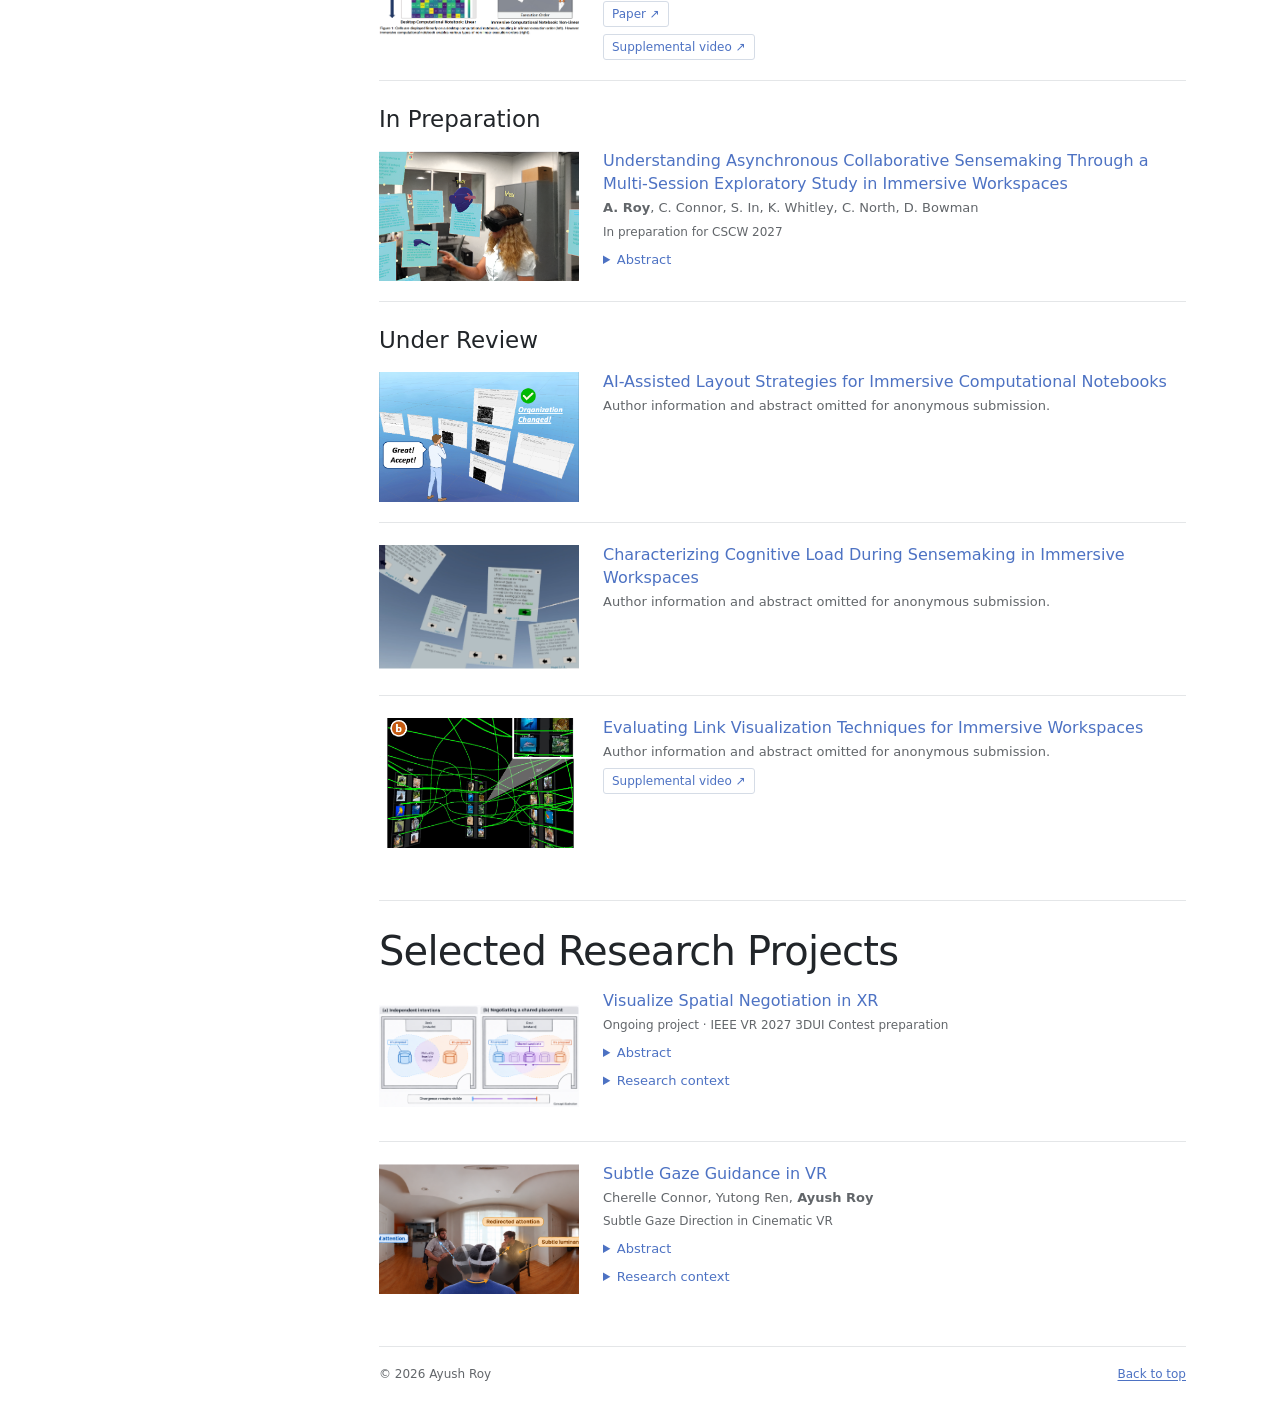
==== commit 8cc7cf0c: "Widen research vision and keep credit within image column" ====
--- a/index.html
+++ b/index.html
@@ -1,7 +1,7 @@
 <!doctype html>
 <html lang="en"><head><meta charset="utf-8"><meta name="viewport" content="width=device-width,initial-scale=1">
 <meta name="description" content="Ayush Roy, XR researcher and Computer Science PhD student at Virginia Tech. Immersive analytics, collaborative sensemaking, spatial interaction, and human-AI collaboration.">
-<title>Ayush Roy | PhD student</title><link rel="stylesheet" href="/assets/styles.c9554a8ed8a3.css"><script src="/assets/main.js" defer></script></head><body>
+<title>Ayush Roy | PhD student</title><link rel="stylesheet" href="/assets/styles.572e4f27ccb2.css"><script src="/assets/main.js" defer></script></head><body>
 <div id="portfolio-review">
   <a class="skip-link" href="/about" data-section="pf-about">Skip to content</a>
 <header class="pf-bar">
@@ -40,9 +40,11 @@
   <div>
     <p class="pf-vision-goal">My goal is to bring immersive computing into everyday analytical work through interfaces that support human understanding and collaboration.</p>
   </div>
-  <img src="/assets/images/immersive-research-vision.png" width="897" height="577" alt="A person using a headset and keyboard surrounded by spatially arranged document panels in an immersive workspace." decoding="async">
+  <div class="pf-vision-media">
+    <img src="/assets/images/immersive-research-vision.png" width="897" height="577" alt="A person using a headset and keyboard surrounded by spatially arranged document panels in an immersive workspace." decoding="async">
+    <p class="pf-vision-credit">Image taken from Ibrahim A. Tahmid et al., <a href="https://doi.org/10.1109/ISMAR59233.2023.00086" target="_blank" rel="noopener">Evaluating the Feasibility of Predicting Information Relevance During Sensemaking with Eye Gaze Data</a> (IEEE ISMAR 2023).</p>
+  </div>
 </div>
-<p class="pf-vision-credit">Image taken from Ibrahim A. Tahmid et al., <a href="https://doi.org/10.1109/ISMAR59233.2023.00086" target="_blank" rel="noopener">Evaluating the Feasibility of Predicting Information Relevance During Sensemaking with Eye Gaze Data</a> (IEEE ISMAR 2023).</p>
 <p>My research sits at the intersection of human-computer interaction, extended reality, and immersive analytics. I study how spatial interfaces help people organize information, understand relationships, and collaborate across time. I’m particularly interested in how people build on a partner’s reasoning in shared workspaces, and how AI can support analytical work while preserving human understanding and control.</p>
 <p>Outside the lab, you’ll find me experimenting in the kitchen or hosting soccer watch parties whenever my favorite club plays.</p>
 </section>
--- a/assets/styles.572e4f27ccb2.css
+++ b/assets/styles.572e4f27ccb2.css
@@ -0,0 +1,121 @@
+#portfolio-review{--pf-bg:#fff;--pf-ink:#212529;--pf-muted:#62666a;--pf-link:#4d72c3;--pf-line:#e4e6e8;--pf-nav:#f8f9fa;--pf-pending:#865818;background:var(--pf-bg);color:var(--pf-ink);font:16px/1.5 system-ui,-apple-system,"Segoe UI",Arial,sans-serif;min-width:0;color-scheme:light}
+#portfolio-review *{box-sizing:border-box}
+#portfolio-review a{color:var(--pf-link);text-decoration:underline;text-underline-offset:2px}
+#portfolio-review a:focus-visible,#portfolio-review button:focus-visible{outline:2px solid var(--pf-link);outline-offset:4px}
+#portfolio-review .pf-bar{background:var(--pf-nav);position:sticky;top:0;z-index:2;padding:14px 24px;display:flex;align-items:center;gap:26px;flex-wrap:wrap}
+#portfolio-review .pf-brand{font-size:20px;color:var(--pf-ink);text-decoration:none;white-space:nowrap}
+#portfolio-review .pf-nav{display:flex;gap:18px;flex-wrap:wrap}
+#portfolio-review .pf-nav a{font-size:14px;text-decoration:none;color:var(--pf-muted)}
+#portfolio-review .pf-nav a[aria-current]{font-weight:600;color:var(--pf-ink)}
+#portfolio-review .pf-layout{display:grid;grid-template-columns:210px minmax(0,1fr);gap:34px;padding:28px 24px 36px}
+#portfolio-review .pf-photo{width:174px;height:174px;border-radius:50%;background:#f0f2f4;display:grid;place-content:center;text-align:center;color:var(--pf-muted);margin-bottom:18px;gap:8px}
+#portfolio-review .pf-photo i,#portfolio-review .pf-photo svg{margin:auto}#portfolio-review .pf-photo span{font-size:12px}
+#portfolio-review .pf-name{font-size:22px;font-weight:500;margin:0 0 3px}
+#portfolio-review .pf-pronouns{font-size:13px;color:var(--pf-muted);margin-bottom:8px}
+#portfolio-review .pf-title{font-size:15px;font-weight:600;margin-bottom:16px}
+#portfolio-review .pf-profile ul{padding:0;list-style:none;margin:0;display:grid;gap:8px;font-size:14px}
+#portfolio-review .pf-profile li{display:flex;align-items:start;gap:8px;flex-wrap:wrap}
+#portfolio-review .pf-profile i{width:16px;height:16px;flex-shrink:0;margin-top:3px}
+#portfolio-review .pf-pending{color:var(--pf-pending);font-size:12px;display:block;margin-top:5px}
+#portfolio-review .pf-profile .pf-pending{margin-top:0;flex-basis:100%;margin-left:24px}
+#portfolio-review .pf-content{min-width:0}
+#portfolio-review section{margin-bottom:32px;scroll-margin-top:100px}
+#portfolio-review h1,#portfolio-review h2{font-size:40px;line-height:1.2;font-weight:300;letter-spacing:-.02em;margin:0 0 14px}
+#portfolio-review h3{font-size:23px;line-height:1.3;font-weight:400;margin:24px 0 14px}
+#portfolio-review h4{font-size:17px;line-height:1.4;font-weight:600;margin:0 0 8px}
+#portfolio-review p{margin:0 0 14px}
+#portfolio-review .pf-note{font-size:13px;color:var(--pf-muted)}
+#portfolio-review .pf-timeline{padding-left:22px;margin:0;display:grid;gap:7px}
+#portfolio-review .pf-timeline li{padding-left:3px}
+#portfolio-review .pf-date{font-weight:600;margin-right:5px}
+#portfolio-review .pf-lower{border-top:1px solid var(--pf-line);padding-top:26px}
+#portfolio-review .pf-pub{padding-bottom:22px;margin-bottom:22px;border-bottom:1px solid var(--pf-line)}
+#portfolio-review .pf-status{font-size:12px;font-weight:500;color:var(--pf-muted);margin-bottom:8px}
+#portfolio-review .pf-meta{font-size:14px;color:var(--pf-muted)}
+#portfolio-review .pf-visual{aspect-ratio:16/7;display:grid;place-content:center;gap:8px;text-align:center;background:#f3f4f5;color:var(--pf-muted);font-size:13px;margin:16px 0;min-width:0;padding:16px}
+#portfolio-review .pf-visual i,#portfolio-review .pf-visual svg{margin:auto}
+#portfolio-review .pf-video-placeholder{aspect-ratio:16/7;display:grid;place-content:center;text-align:center;gap:10px;background:#f3f4f5;color:var(--pf-muted);margin:16px 0;padding:20px;font-size:14px}
+#portfolio-review .pf-video-placeholder i,#portfolio-review .pf-video-placeholder svg{margin:auto;width:32px;height:32px}
+#portfolio-review .pf-video-placeholder small{font-size:12px}
+#portfolio-review .pf-links{display:flex;gap:16px;flex-wrap:wrap;font-size:14px}
+#portfolio-review .pf-project{margin-bottom:28px;padding-bottom:24px;border-bottom:1px solid var(--pf-line)}
+#portfolio-review .pf-project dl{display:grid;grid-template-columns:85px minmax(0,1fr);gap:7px 12px;font-size:14px;margin:14px 0}
+#portfolio-review dt{font-weight:600}#portfolio-review dd{margin:0}
+#portfolio-review .pf-footer{border-top:1px solid var(--pf-line);padding-top:18px;font-size:12px;color:var(--pf-muted);display:flex;justify-content:space-between;gap:16px}
+@media(max-width:700px){#portfolio-review .pf-layout{grid-template-columns:1fr;gap:28px;padding:24px 18px}#portfolio-review .pf-profile{display:grid;grid-template-columns:150px minmax(0,1fr);gap:0 20px}#portfolio-review .pf-photo{width:138px;height:138px;grid-row:1/6}#portfolio-review .pf-profile ul{grid-column:1/-1;grid-template-columns:repeat(2,minmax(0,1fr));margin-top:14px}#portfolio-review .pf-bar{gap:10px;padding:14px 18px}#portfolio-review .pf-nav{gap:14px}#portfolio-review .pf-nav a{font-size:13px}#portfolio-review h1,#portfolio-review h2{font-size:34px}}
+@media(max-width:370px){#portfolio-review .pf-profile{display:block}#portfolio-review .pf-profile ul{display:grid}#portfolio-review .pf-project dl{grid-template-columns:1fr}}
+
+:root { --header-height: 62px; }
+html { scroll-behavior: smooth; scroll-padding-top: calc(var(--header-height) + 20px); }
+body { margin: 0; background: #fff; }
+#portfolio-review .pf-bar { position: fixed; inset: 0 0 auto; width: 100%; padding: 14px max(24px, calc((100% - 1140px)/2 + 12px)); min-height: 62px; border-bottom: 1px solid #e4e6e8; z-index: 100; }
+#portfolio-review .pf-layout { max-width: 1140px; margin: 0 auto; padding-top: calc(var(--header-height) + 28px); grid-template-columns: 25% minmax(0, 1fr); gap: 12px; }
+#portfolio-review section { scroll-margin-top: 0; }
+#portfolio-review .pf-profile { padding-right: 18px; }
+#portfolio-review .pf-photo { width: 200px; height: 200px; max-width: 100%; padding: 15px; }
+#portfolio-review .pf-photo .profile-initials { font-size: 48px; font-weight: 300; }
+#portfolio-review .pf-profile li { overflow-wrap: anywhere; }
+#portfolio-review .teaser { margin: 20px 0; }
+#portfolio-review .teaser img { width: 100%; height: auto; display: block; }
+#portfolio-review .teaser figcaption { margin-top: 7px; font-size: 12px; color: #62666a; }
+#portfolio-review .abstract { margin: 16px 0; }
+#portfolio-review .abstract-label { font-size: 12px; font-weight: 600; color: #62666a; margin-bottom: 6px; }
+#portfolio-review .abstract p { font-size: 15px; line-height: 1.65; }
+#portfolio-review .pf-video-placeholder { aspect-ratio: 16/6; }
+#portfolio-review .play-symbol { font-size: 32px; }
+#portfolio-review .research-context { padding: 12px 0; font-size: 14px; }
+#portfolio-review .research-context summary { cursor: pointer; color: #4d72c3; }
+#portfolio-review .research-context p { margin-top: 12px; }
+#portfolio-review .research-context ul { padding-left: 20px; }
+#portfolio-review .skip-link { position: fixed; top: -100px; left: 16px; padding: 8px 16px; background: #fff; z-index: 200; }
+#portfolio-review .skip-link:focus { top: 8px; }
+@media(min-width:1400px) { #portfolio-review .pf-layout { max-width: 1320px; } #portfolio-review .pf-bar { padding-inline: max(24px, calc((100% - 1320px)/2 + 12px)); } }
+@media(max-width:767px) { #portfolio-review .pf-layout { grid-template-columns: 1fr; gap: 26px; padding-inline: 20px; } #portfolio-review .pf-profile { display: grid; grid-template-columns: 150px minmax(0,1fr); gap: 0 18px; padding: 0; } #portfolio-review .pf-photo { width: 138px; height: 138px; grid-row: 1/6; margin: 0; } #portfolio-review .pf-profile ul { grid-column: 1/-1; grid-template-columns: repeat(2,minmax(0,1fr)); margin-top: 18px; } #portfolio-review .pf-bar { gap: 10px; padding: 12px 20px; } #portfolio-review .pf-nav { gap: 10px 16px; } #portfolio-review .pf-nav a { font-size: 13px; } }
+@media(max-width:370px) { #portfolio-review .pf-profile { display: block; } #portfolio-review .pf-photo { margin-bottom: 18px; } #portfolio-review .pf-profile ul { display: grid; } }
+@media(prefers-reduced-motion:reduce) { html { scroll-behavior: auto; } }
+#portfolio-review .pf-profile { text-align: center; }
+#portfolio-review .pf-photo { padding: 0; overflow: hidden; margin: 0 auto 18px; display: block; }
+#portfolio-review .pf-photo img { width: 100%; height: 100%; display: block; object-fit: cover; image-orientation: from-image; transform: scale(1.45); transform-origin: 50% 65%; }
+#portfolio-review .pf-profile ul { width: fit-content; max-width: 100%; margin: 20px auto 0; text-align: left; }
+#portfolio-review .pf-profile li { flex-wrap: nowrap; align-items: center; gap: 9px; }
+#portfolio-review .profile-icon { width: 16px; height: 16px; flex: 0 0 16px; color: #62666a; }
+#portfolio-review .compact-publication { display: grid; grid-template-columns: 200px minmax(0,1fr); gap: 0 24px; padding: 0 0 20px; margin: 0 0 20px; }
+#portfolio-review .compact-publication .teaser { grid-column: 1; grid-row: 1; margin: 2px 0 0; }
+#portfolio-review .compact-publication .teaser { width: 200px; height: 130px; border-radius: 0; border: 0; overflow: hidden; background: transparent; }
+#portfolio-review .compact-publication .teaser a { display: block; width: 100%; height: 100%; }
+#portfolio-review .compact-publication .teaser img { width: 100%; height: 100%; object-fit: cover; }
+#portfolio-review .compact-publication .thumbnail-async img { object-fit: cover; object-position: 28% center; }
+#portfolio-review .compact-publication .thumbnail-cognitive img { object-fit: cover; object-position: center top; transform: scale(1.45); transform-origin: center 20%; }
+#portfolio-review .compact-publication .thumbnail-links img { object-fit: cover; object-position: center top; transform: scale(1.5); transform-origin: center 20%; }
+#portfolio-review .compact-publication .thumbnail-gaze img { object-fit: cover; object-position: center; }
+#portfolio-review .compact-publication img[src$="spatial-negotiation-thumbnail.png"] { object-fit: cover; transform: scale(1.2); transform-origin: center 65%; }
+#portfolio-review .compact-publication img[src$="spatial-negotiation-placement-teaser.png"] { object-fit: contain; }
+#portfolio-review .publication-body { grid-column: 2; min-width: 0; }
+#portfolio-review .compact-publication h4 { font-size: 16px; font-weight: 500; line-height: 1.45; margin: 0 0 4px; color: var(--pf-link); }
+#portfolio-review .compact-publication h4 a { text-decoration: none; }
+#portfolio-review .compact-publication h4 a:hover { text-decoration: underline; }
+#portfolio-review .compact-publication h3 { font-size: 16px; font-weight: 500; line-height: 1.45; margin: 0 0 4px; color: var(--pf-link); }
+#portfolio-review .compact-publication .research-context { font-size: 13px; padding: 6px 0 0; }
+#portfolio-review .compact-publication .pf-meta { font-size: 13px; line-height: 1.4; margin: 0 0 5px; }
+#portfolio-review .compact-publication .pf-status { margin: 0 0 7px; }
+#portfolio-review .publication-abstract { font-size: 13px; margin-top: 6px; }
+#portfolio-review .publication-abstract summary { cursor: pointer; color: var(--pf-link); width: fit-content; padding: 2px 0; }
+#portfolio-review .publication-abstract summary:focus-visible { outline: 2px solid var(--pf-link); outline-offset: 3px; }
+#portfolio-review .publication-abstract .abstract { margin: 10px 0 4px; }
+#portfolio-review .publication-abstract .abstract-label { display: none; }
+#portfolio-review .publication-abstract .abstract p { font-size: 14px; line-height: 1.6; }
+#portfolio-review .publication-resource, #portfolio-review .compact-publication .pf-links a { display: inline-block; font-size: 12px; padding: 3px 8px; border: 1px solid #d5dce6; border-radius: 3px; text-decoration: none; }
+#portfolio-review .compact-publication .pf-links { margin-top: 7px; }
+#portfolio-review .compact-publication:last-child { border-bottom: 0; margin-bottom: 0; }
+@media(max-width:600px) { #portfolio-review .compact-publication { grid-template-columns: 120px minmax(0,1fr); column-gap: 14px; } #portfolio-review .compact-publication .teaser { width: 120px; height: 90px; } }
+@media(max-width:420px) { #portfolio-review .compact-publication { grid-template-columns: 100px minmax(0,1fr); column-gap: 12px; } #portfolio-review .compact-publication .teaser { width: 100px; height: 76px; } #portfolio-review .compact-publication h4 { font-size: 15px; } }
+@media(max-width:767px) { #portfolio-review .pf-profile { text-align: left; align-items: center; } #portfolio-review .pf-photo { margin: 0; } #portfolio-review .pf-profile ul { width: 100%; } }
+@media(max-width:370px) { #portfolio-review .pf-profile { text-align: center; } #portfolio-review .pf-photo { margin: 0 auto 18px; } }
+
+#portfolio-review .pf-research-vision { display: grid; grid-template-columns: minmax(0, .95fr) minmax(0, 1.05fr); gap: 32px; align-items: start; width: 100%; margin: 0 0 28px; }
+#portfolio-review .pf-vision-label { font-size: 12px; color: var(--pf-muted); margin: 22px 0 20px; }
+#portfolio-review .pf-vision-goal { font-size: 24px; font-weight: 700; line-height: 1.4; margin: 0; }
+#portfolio-review .pf-research-vision img { display: block; width: 100%; height: auto; }
+#portfolio-review .pf-vision-media { min-width: 0; }
+#portfolio-review .pf-vision-credit { font-size: 12px; color: var(--pf-muted); line-height: 1.5; margin: 8px 0 0; overflow-wrap: anywhere; }
+@media(max-width:480px) { #portfolio-review .pf-research-vision { gap: 14px; } #portfolio-review .pf-vision-goal { font-size: 17px; } }
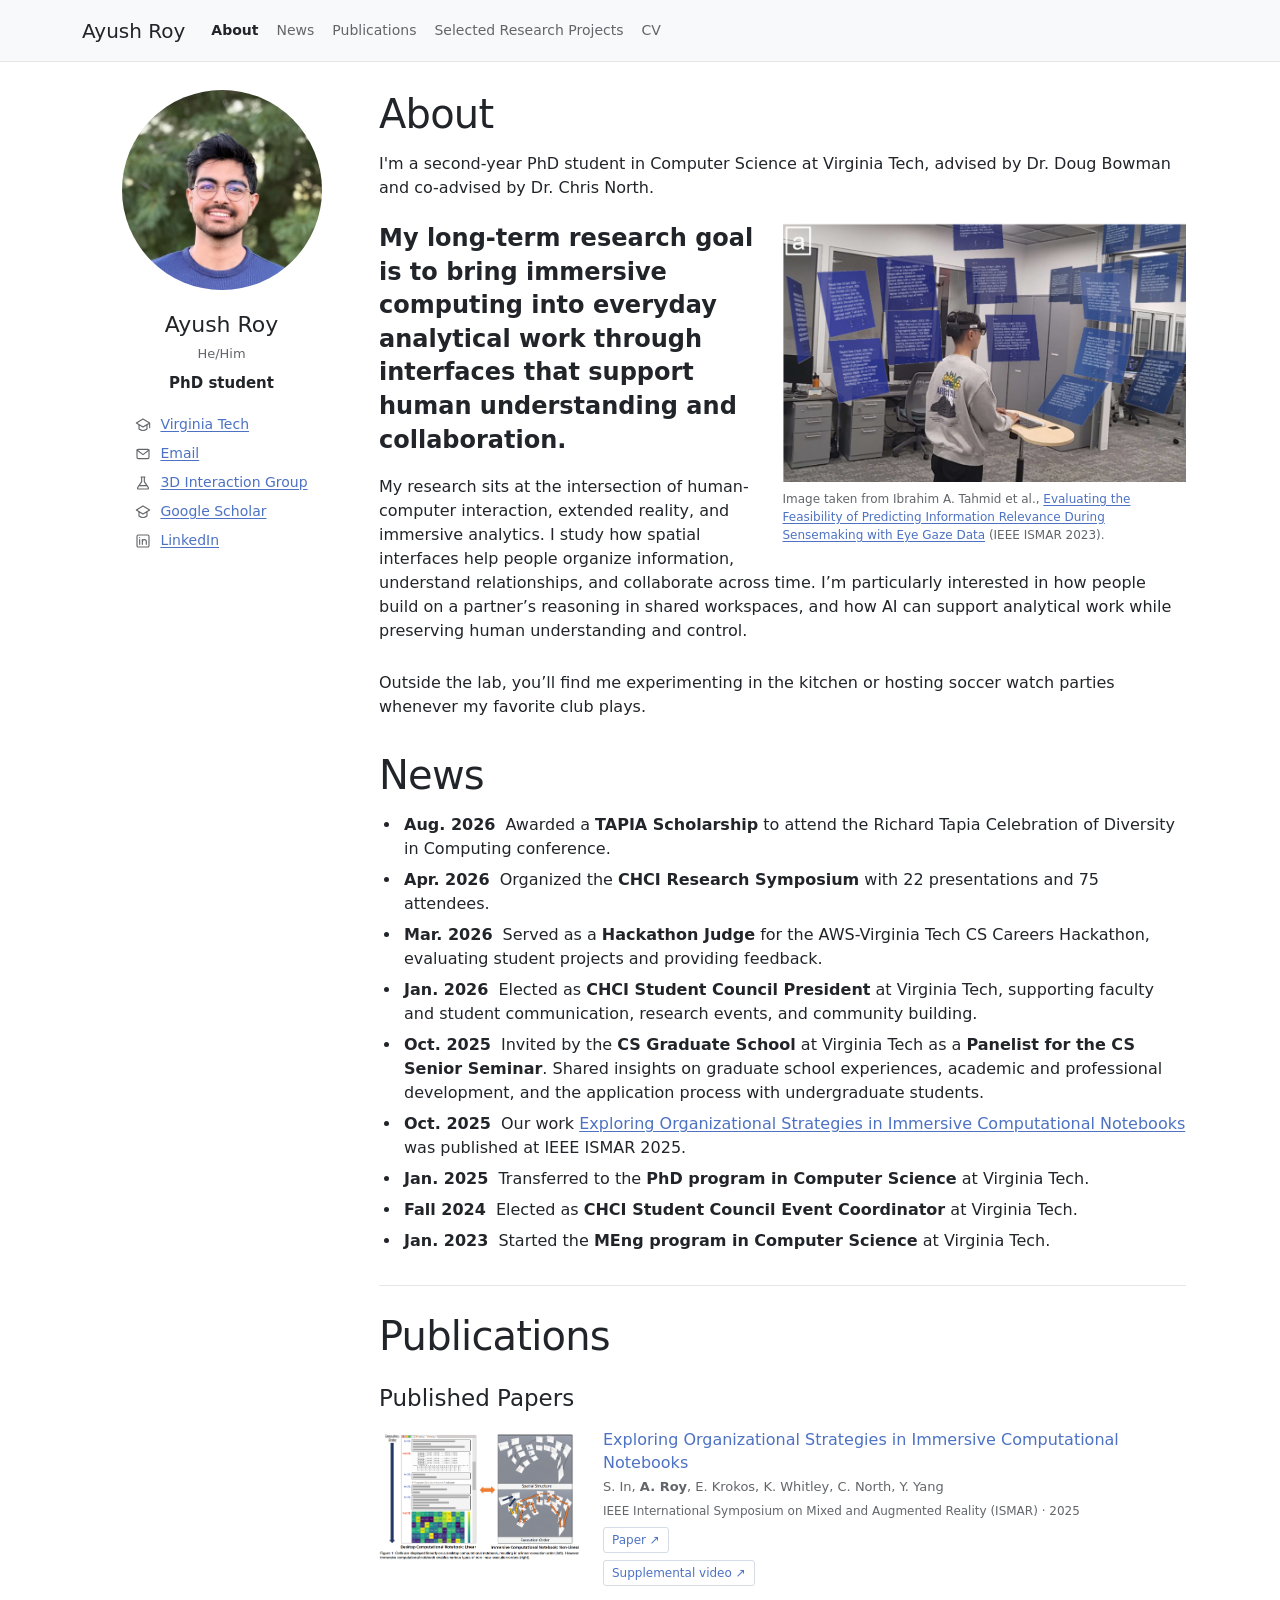
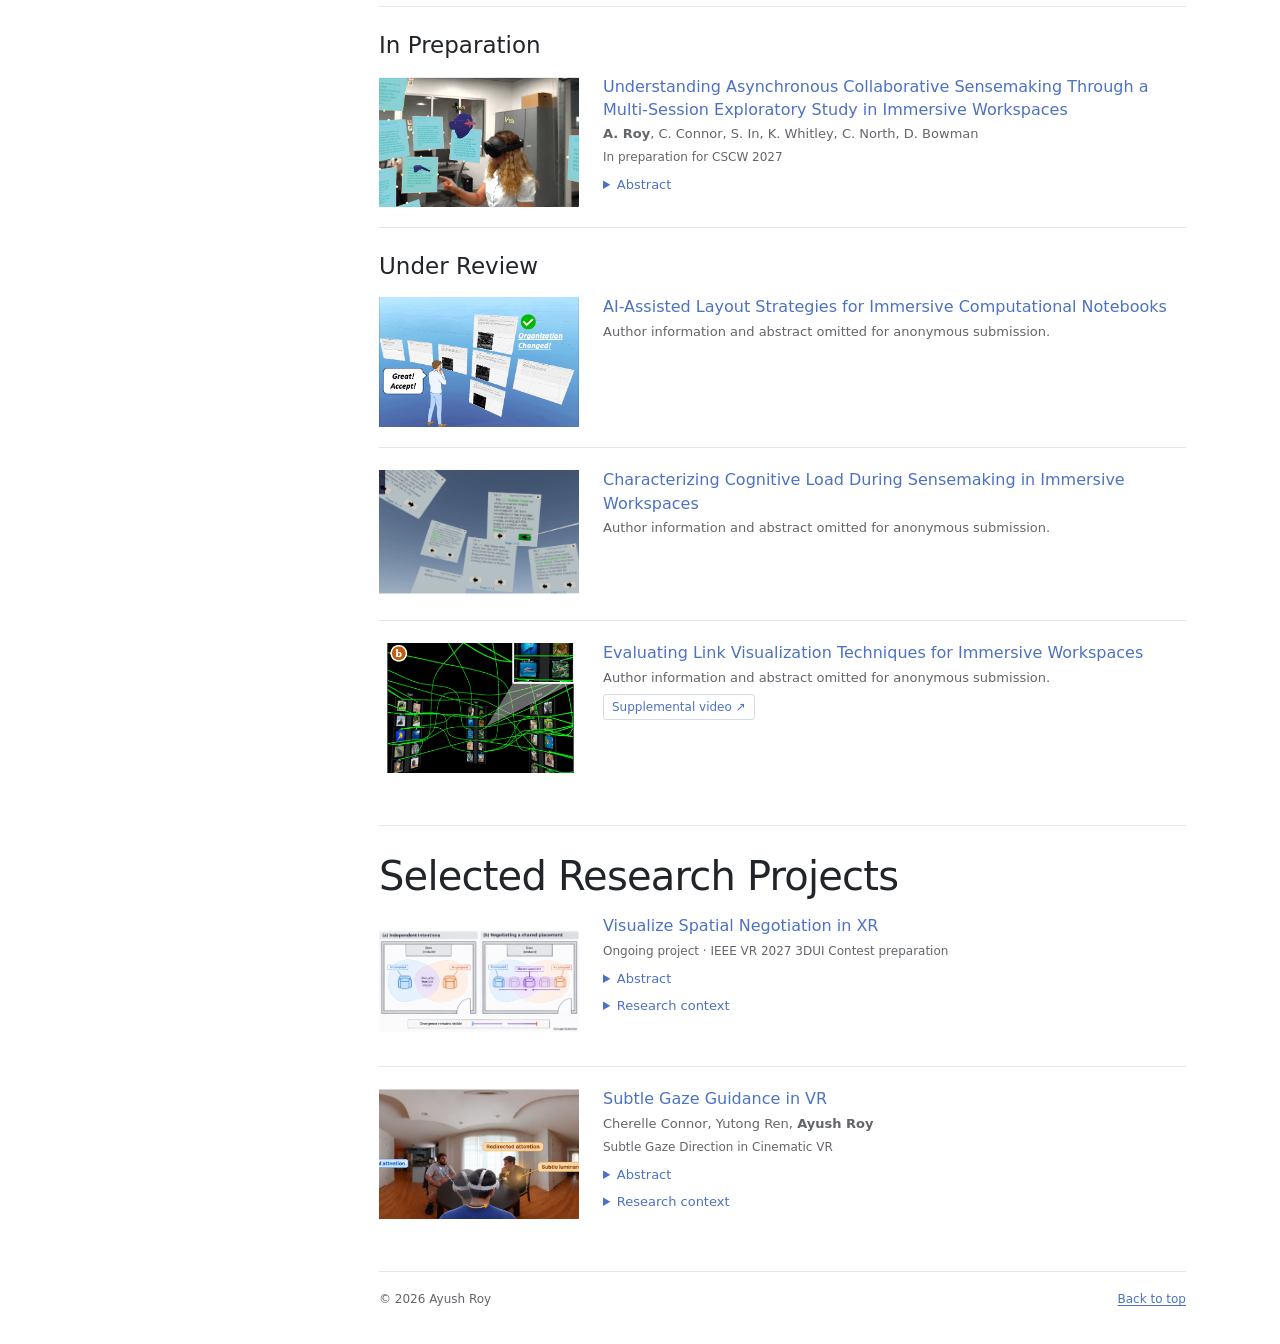
==== commit ac8ee8da: "Integrate long-term goal and tighten About image text flow" ====
--- a/index.html
+++ b/index.html
@@ -1,7 +1,7 @@
 <!doctype html>
 <html lang="en"><head><meta charset="utf-8"><meta name="viewport" content="width=device-width,initial-scale=1">
 <meta name="description" content="Ayush Roy, XR researcher and Computer Science PhD student at Virginia Tech. Immersive analytics, collaborative sensemaking, spatial interaction, and human-AI collaboration.">
-<title>Ayush Roy | PhD student</title><link rel="stylesheet" href="/assets/styles.572e4f27ccb2.css"><script src="/assets/main.js" defer></script></head><body>
+<title>Ayush Roy | PhD student</title><link rel="stylesheet" href="/assets/styles.6dec91d15d8a.css"><script src="/assets/main.js" defer></script></head><body>
 <div id="portfolio-review">
   <a class="skip-link" href="/about" data-section="pf-about">Skip to content</a>
 <header class="pf-bar">
@@ -35,17 +35,14 @@
       <section id="pf-about">
 <h1>About</h1>
 <p>I'm a second-year PhD student in Computer Science at Virginia Tech, advised by Dr. Doug Bowman and co-advised by Dr. Chris North.</p>
-<p class="pf-vision-label">My long-term research goal</p>
 <div class="pf-research-vision">
-  <div>
-    <p class="pf-vision-goal">My goal is to bring immersive computing into everyday analytical work through interfaces that support human understanding and collaboration.</p>
-  </div>
   <div class="pf-vision-media">
     <img src="/assets/images/immersive-research-vision.png" width="897" height="577" alt="A person using a headset and keyboard surrounded by spatially arranged document panels in an immersive workspace." decoding="async">
     <p class="pf-vision-credit">Image taken from Ibrahim A. Tahmid et al., <a href="https://doi.org/10.1109/ISMAR59233.2023.00086" target="_blank" rel="noopener">Evaluating the Feasibility of Predicting Information Relevance During Sensemaking with Eye Gaze Data</a> (IEEE ISMAR 2023).</p>
   </div>
+<p class="pf-vision-goal">My long-term research goal is to bring immersive computing into everyday analytical work through interfaces that support human understanding and collaboration.</p>
+<p>My research sits at the intersection of human-computer interaction, extended reality, and immersive analytics. I study how spatial interfaces help people organize information, understand relationships, and collaborate across time. I’m particularly interested in how people build on a partner’s reasoning in shared workspaces, and how AI can support analytical work while preserving human understanding and control.</p>
 </div>
-<p>My research sits at the intersection of human-computer interaction, extended reality, and immersive analytics. I study how spatial interfaces help people organize information, understand relationships, and collaborate across time. I’m particularly interested in how people build on a partner’s reasoning in shared workspaces, and how AI can support analytical work while preserving human understanding and control.</p>
 <p>Outside the lab, you’ll find me experimenting in the kitchen or hosting soccer watch parties whenever my favorite club plays.</p>
 </section>
       <section id="pf-timeline">
--- a/assets/styles.6dec91d15d8a.css
+++ b/assets/styles.6dec91d15d8a.css
@@ -0,0 +1,120 @@
+#portfolio-review{--pf-bg:#fff;--pf-ink:#212529;--pf-muted:#62666a;--pf-link:#4d72c3;--pf-line:#e4e6e8;--pf-nav:#f8f9fa;--pf-pending:#865818;background:var(--pf-bg);color:var(--pf-ink);font:16px/1.5 system-ui,-apple-system,"Segoe UI",Arial,sans-serif;min-width:0;color-scheme:light}
+#portfolio-review *{box-sizing:border-box}
+#portfolio-review a{color:var(--pf-link);text-decoration:underline;text-underline-offset:2px}
+#portfolio-review a:focus-visible,#portfolio-review button:focus-visible{outline:2px solid var(--pf-link);outline-offset:4px}
+#portfolio-review .pf-bar{background:var(--pf-nav);position:sticky;top:0;z-index:2;padding:14px 24px;display:flex;align-items:center;gap:26px;flex-wrap:wrap}
+#portfolio-review .pf-brand{font-size:20px;color:var(--pf-ink);text-decoration:none;white-space:nowrap}
+#portfolio-review .pf-nav{display:flex;gap:18px;flex-wrap:wrap}
+#portfolio-review .pf-nav a{font-size:14px;text-decoration:none;color:var(--pf-muted)}
+#portfolio-review .pf-nav a[aria-current]{font-weight:600;color:var(--pf-ink)}
+#portfolio-review .pf-layout{display:grid;grid-template-columns:210px minmax(0,1fr);gap:34px;padding:28px 24px 36px}
+#portfolio-review .pf-photo{width:174px;height:174px;border-radius:50%;background:#f0f2f4;display:grid;place-content:center;text-align:center;color:var(--pf-muted);margin-bottom:18px;gap:8px}
+#portfolio-review .pf-photo i,#portfolio-review .pf-photo svg{margin:auto}#portfolio-review .pf-photo span{font-size:12px}
+#portfolio-review .pf-name{font-size:22px;font-weight:500;margin:0 0 3px}
+#portfolio-review .pf-pronouns{font-size:13px;color:var(--pf-muted);margin-bottom:8px}
+#portfolio-review .pf-title{font-size:15px;font-weight:600;margin-bottom:16px}
+#portfolio-review .pf-profile ul{padding:0;list-style:none;margin:0;display:grid;gap:8px;font-size:14px}
+#portfolio-review .pf-profile li{display:flex;align-items:start;gap:8px;flex-wrap:wrap}
+#portfolio-review .pf-profile i{width:16px;height:16px;flex-shrink:0;margin-top:3px}
+#portfolio-review .pf-pending{color:var(--pf-pending);font-size:12px;display:block;margin-top:5px}
+#portfolio-review .pf-profile .pf-pending{margin-top:0;flex-basis:100%;margin-left:24px}
+#portfolio-review .pf-content{min-width:0}
+#portfolio-review section{margin-bottom:32px;scroll-margin-top:100px}
+#portfolio-review h1,#portfolio-review h2{font-size:40px;line-height:1.2;font-weight:300;letter-spacing:-.02em;margin:0 0 14px}
+#portfolio-review h3{font-size:23px;line-height:1.3;font-weight:400;margin:24px 0 14px}
+#portfolio-review h4{font-size:17px;line-height:1.4;font-weight:600;margin:0 0 8px}
+#portfolio-review p{margin:0 0 14px}
+#portfolio-review .pf-note{font-size:13px;color:var(--pf-muted)}
+#portfolio-review .pf-timeline{padding-left:22px;margin:0;display:grid;gap:7px}
+#portfolio-review .pf-timeline li{padding-left:3px}
+#portfolio-review .pf-date{font-weight:600;margin-right:5px}
+#portfolio-review .pf-lower{border-top:1px solid var(--pf-line);padding-top:26px}
+#portfolio-review .pf-pub{padding-bottom:22px;margin-bottom:22px;border-bottom:1px solid var(--pf-line)}
+#portfolio-review .pf-status{font-size:12px;font-weight:500;color:var(--pf-muted);margin-bottom:8px}
+#portfolio-review .pf-meta{font-size:14px;color:var(--pf-muted)}
+#portfolio-review .pf-visual{aspect-ratio:16/7;display:grid;place-content:center;gap:8px;text-align:center;background:#f3f4f5;color:var(--pf-muted);font-size:13px;margin:16px 0;min-width:0;padding:16px}
+#portfolio-review .pf-visual i,#portfolio-review .pf-visual svg{margin:auto}
+#portfolio-review .pf-video-placeholder{aspect-ratio:16/7;display:grid;place-content:center;text-align:center;gap:10px;background:#f3f4f5;color:var(--pf-muted);margin:16px 0;padding:20px;font-size:14px}
+#portfolio-review .pf-video-placeholder i,#portfolio-review .pf-video-placeholder svg{margin:auto;width:32px;height:32px}
+#portfolio-review .pf-video-placeholder small{font-size:12px}
+#portfolio-review .pf-links{display:flex;gap:16px;flex-wrap:wrap;font-size:14px}
+#portfolio-review .pf-project{margin-bottom:28px;padding-bottom:24px;border-bottom:1px solid var(--pf-line)}
+#portfolio-review .pf-project dl{display:grid;grid-template-columns:85px minmax(0,1fr);gap:7px 12px;font-size:14px;margin:14px 0}
+#portfolio-review dt{font-weight:600}#portfolio-review dd{margin:0}
+#portfolio-review .pf-footer{border-top:1px solid var(--pf-line);padding-top:18px;font-size:12px;color:var(--pf-muted);display:flex;justify-content:space-between;gap:16px}
+@media(max-width:700px){#portfolio-review .pf-layout{grid-template-columns:1fr;gap:28px;padding:24px 18px}#portfolio-review .pf-profile{display:grid;grid-template-columns:150px minmax(0,1fr);gap:0 20px}#portfolio-review .pf-photo{width:138px;height:138px;grid-row:1/6}#portfolio-review .pf-profile ul{grid-column:1/-1;grid-template-columns:repeat(2,minmax(0,1fr));margin-top:14px}#portfolio-review .pf-bar{gap:10px;padding:14px 18px}#portfolio-review .pf-nav{gap:14px}#portfolio-review .pf-nav a{font-size:13px}#portfolio-review h1,#portfolio-review h2{font-size:34px}}
+@media(max-width:370px){#portfolio-review .pf-profile{display:block}#portfolio-review .pf-profile ul{display:grid}#portfolio-review .pf-project dl{grid-template-columns:1fr}}
+
+:root { --header-height: 62px; }
+html { scroll-behavior: smooth; scroll-padding-top: calc(var(--header-height) + 20px); }
+body { margin: 0; background: #fff; }
+#portfolio-review .pf-bar { position: fixed; inset: 0 0 auto; width: 100%; padding: 14px max(24px, calc((100% - 1140px)/2 + 12px)); min-height: 62px; border-bottom: 1px solid #e4e6e8; z-index: 100; }
+#portfolio-review .pf-layout { max-width: 1140px; margin: 0 auto; padding-top: calc(var(--header-height) + 28px); grid-template-columns: 25% minmax(0, 1fr); gap: 12px; }
+#portfolio-review section { scroll-margin-top: 0; }
+#portfolio-review .pf-profile { padding-right: 18px; }
+#portfolio-review .pf-photo { width: 200px; height: 200px; max-width: 100%; padding: 15px; }
+#portfolio-review .pf-photo .profile-initials { font-size: 48px; font-weight: 300; }
+#portfolio-review .pf-profile li { overflow-wrap: anywhere; }
+#portfolio-review .teaser { margin: 20px 0; }
+#portfolio-review .teaser img { width: 100%; height: auto; display: block; }
+#portfolio-review .teaser figcaption { margin-top: 7px; font-size: 12px; color: #62666a; }
+#portfolio-review .abstract { margin: 16px 0; }
+#portfolio-review .abstract-label { font-size: 12px; font-weight: 600; color: #62666a; margin-bottom: 6px; }
+#portfolio-review .abstract p { font-size: 15px; line-height: 1.65; }
+#portfolio-review .pf-video-placeholder { aspect-ratio: 16/6; }
+#portfolio-review .play-symbol { font-size: 32px; }
+#portfolio-review .research-context { padding: 12px 0; font-size: 14px; }
+#portfolio-review .research-context summary { cursor: pointer; color: #4d72c3; }
+#portfolio-review .research-context p { margin-top: 12px; }
+#portfolio-review .research-context ul { padding-left: 20px; }
+#portfolio-review .skip-link { position: fixed; top: -100px; left: 16px; padding: 8px 16px; background: #fff; z-index: 200; }
+#portfolio-review .skip-link:focus { top: 8px; }
+@media(min-width:1400px) { #portfolio-review .pf-layout { max-width: 1320px; } #portfolio-review .pf-bar { padding-inline: max(24px, calc((100% - 1320px)/2 + 12px)); } }
+@media(max-width:767px) { #portfolio-review .pf-layout { grid-template-columns: 1fr; gap: 26px; padding-inline: 20px; } #portfolio-review .pf-profile { display: grid; grid-template-columns: 150px minmax(0,1fr); gap: 0 18px; padding: 0; } #portfolio-review .pf-photo { width: 138px; height: 138px; grid-row: 1/6; margin: 0; } #portfolio-review .pf-profile ul { grid-column: 1/-1; grid-template-columns: repeat(2,minmax(0,1fr)); margin-top: 18px; } #portfolio-review .pf-bar { gap: 10px; padding: 12px 20px; } #portfolio-review .pf-nav { gap: 10px 16px; } #portfolio-review .pf-nav a { font-size: 13px; } }
+@media(max-width:370px) { #portfolio-review .pf-profile { display: block; } #portfolio-review .pf-photo { margin-bottom: 18px; } #portfolio-review .pf-profile ul { display: grid; } }
+@media(prefers-reduced-motion:reduce) { html { scroll-behavior: auto; } }
+#portfolio-review .pf-profile { text-align: center; }
+#portfolio-review .pf-photo { padding: 0; overflow: hidden; margin: 0 auto 18px; display: block; }
+#portfolio-review .pf-photo img { width: 100%; height: 100%; display: block; object-fit: cover; image-orientation: from-image; transform: scale(1.45); transform-origin: 50% 65%; }
+#portfolio-review .pf-profile ul { width: fit-content; max-width: 100%; margin: 20px auto 0; text-align: left; }
+#portfolio-review .pf-profile li { flex-wrap: nowrap; align-items: center; gap: 9px; }
+#portfolio-review .profile-icon { width: 16px; height: 16px; flex: 0 0 16px; color: #62666a; }
+#portfolio-review .compact-publication { display: grid; grid-template-columns: 200px minmax(0,1fr); gap: 0 24px; padding: 0 0 20px; margin: 0 0 20px; }
+#portfolio-review .compact-publication .teaser { grid-column: 1; grid-row: 1; margin: 2px 0 0; }
+#portfolio-review .compact-publication .teaser { width: 200px; height: 130px; border-radius: 0; border: 0; overflow: hidden; background: transparent; }
+#portfolio-review .compact-publication .teaser a { display: block; width: 100%; height: 100%; }
+#portfolio-review .compact-publication .teaser img { width: 100%; height: 100%; object-fit: cover; }
+#portfolio-review .compact-publication .thumbnail-async img { object-fit: cover; object-position: 28% center; }
+#portfolio-review .compact-publication .thumbnail-cognitive img { object-fit: cover; object-position: center top; transform: scale(1.45); transform-origin: center 20%; }
+#portfolio-review .compact-publication .thumbnail-links img { object-fit: cover; object-position: center top; transform: scale(1.5); transform-origin: center 20%; }
+#portfolio-review .compact-publication .thumbnail-gaze img { object-fit: cover; object-position: center; }
+#portfolio-review .compact-publication img[src$="spatial-negotiation-thumbnail.png"] { object-fit: cover; transform: scale(1.2); transform-origin: center 65%; }
+#portfolio-review .compact-publication img[src$="spatial-negotiation-placement-teaser.png"] { object-fit: contain; }
+#portfolio-review .publication-body { grid-column: 2; min-width: 0; }
+#portfolio-review .compact-publication h4 { font-size: 16px; font-weight: 500; line-height: 1.45; margin: 0 0 4px; color: var(--pf-link); }
+#portfolio-review .compact-publication h4 a { text-decoration: none; }
+#portfolio-review .compact-publication h4 a:hover { text-decoration: underline; }
+#portfolio-review .compact-publication h3 { font-size: 16px; font-weight: 500; line-height: 1.45; margin: 0 0 4px; color: var(--pf-link); }
+#portfolio-review .compact-publication .research-context { font-size: 13px; padding: 6px 0 0; }
+#portfolio-review .compact-publication .pf-meta { font-size: 13px; line-height: 1.4; margin: 0 0 5px; }
+#portfolio-review .compact-publication .pf-status { margin: 0 0 7px; }
+#portfolio-review .publication-abstract { font-size: 13px; margin-top: 6px; }
+#portfolio-review .publication-abstract summary { cursor: pointer; color: var(--pf-link); width: fit-content; padding: 2px 0; }
+#portfolio-review .publication-abstract summary:focus-visible { outline: 2px solid var(--pf-link); outline-offset: 3px; }
+#portfolio-review .publication-abstract .abstract { margin: 10px 0 4px; }
+#portfolio-review .publication-abstract .abstract-label { display: none; }
+#portfolio-review .publication-abstract .abstract p { font-size: 14px; line-height: 1.6; }
+#portfolio-review .publication-resource, #portfolio-review .compact-publication .pf-links a { display: inline-block; font-size: 12px; padding: 3px 8px; border: 1px solid #d5dce6; border-radius: 3px; text-decoration: none; }
+#portfolio-review .compact-publication .pf-links { margin-top: 7px; }
+#portfolio-review .compact-publication:last-child { border-bottom: 0; margin-bottom: 0; }
+@media(max-width:600px) { #portfolio-review .compact-publication { grid-template-columns: 120px minmax(0,1fr); column-gap: 14px; } #portfolio-review .compact-publication .teaser { width: 120px; height: 90px; } }
+@media(max-width:420px) { #portfolio-review .compact-publication { grid-template-columns: 100px minmax(0,1fr); column-gap: 12px; } #portfolio-review .compact-publication .teaser { width: 100px; height: 76px; } #portfolio-review .compact-publication h4 { font-size: 15px; } }
+@media(max-width:767px) { #portfolio-review .pf-profile { text-align: left; align-items: center; } #portfolio-review .pf-photo { margin: 0; } #portfolio-review .pf-profile ul { width: 100%; } }
+@media(max-width:370px) { #portfolio-review .pf-profile { text-align: center; } #portfolio-review .pf-photo { margin: 0 auto 18px; } }
+
+#portfolio-review .pf-research-vision { display: flow-root; width: 100%; margin: 22px 0 14px; }
+#portfolio-review .pf-vision-goal { font-size: 24px; font-weight: 700; line-height: 1.4; margin: 0 0 18px; }
+#portfolio-review .pf-research-vision img { display: block; width: 100%; height: auto; }
+#portfolio-review .pf-vision-media { float: right; width: 50%; min-width: 0; margin: 0 0 14px 28px; }
+#portfolio-review .pf-vision-credit { font-size: 12px; color: var(--pf-muted); line-height: 1.5; margin: 8px 0 0; overflow-wrap: anywhere; }
+@media(max-width:480px) { #portfolio-review .pf-vision-media { margin-left: 14px; } #portfolio-review .pf-vision-goal { font-size: 17px; } }
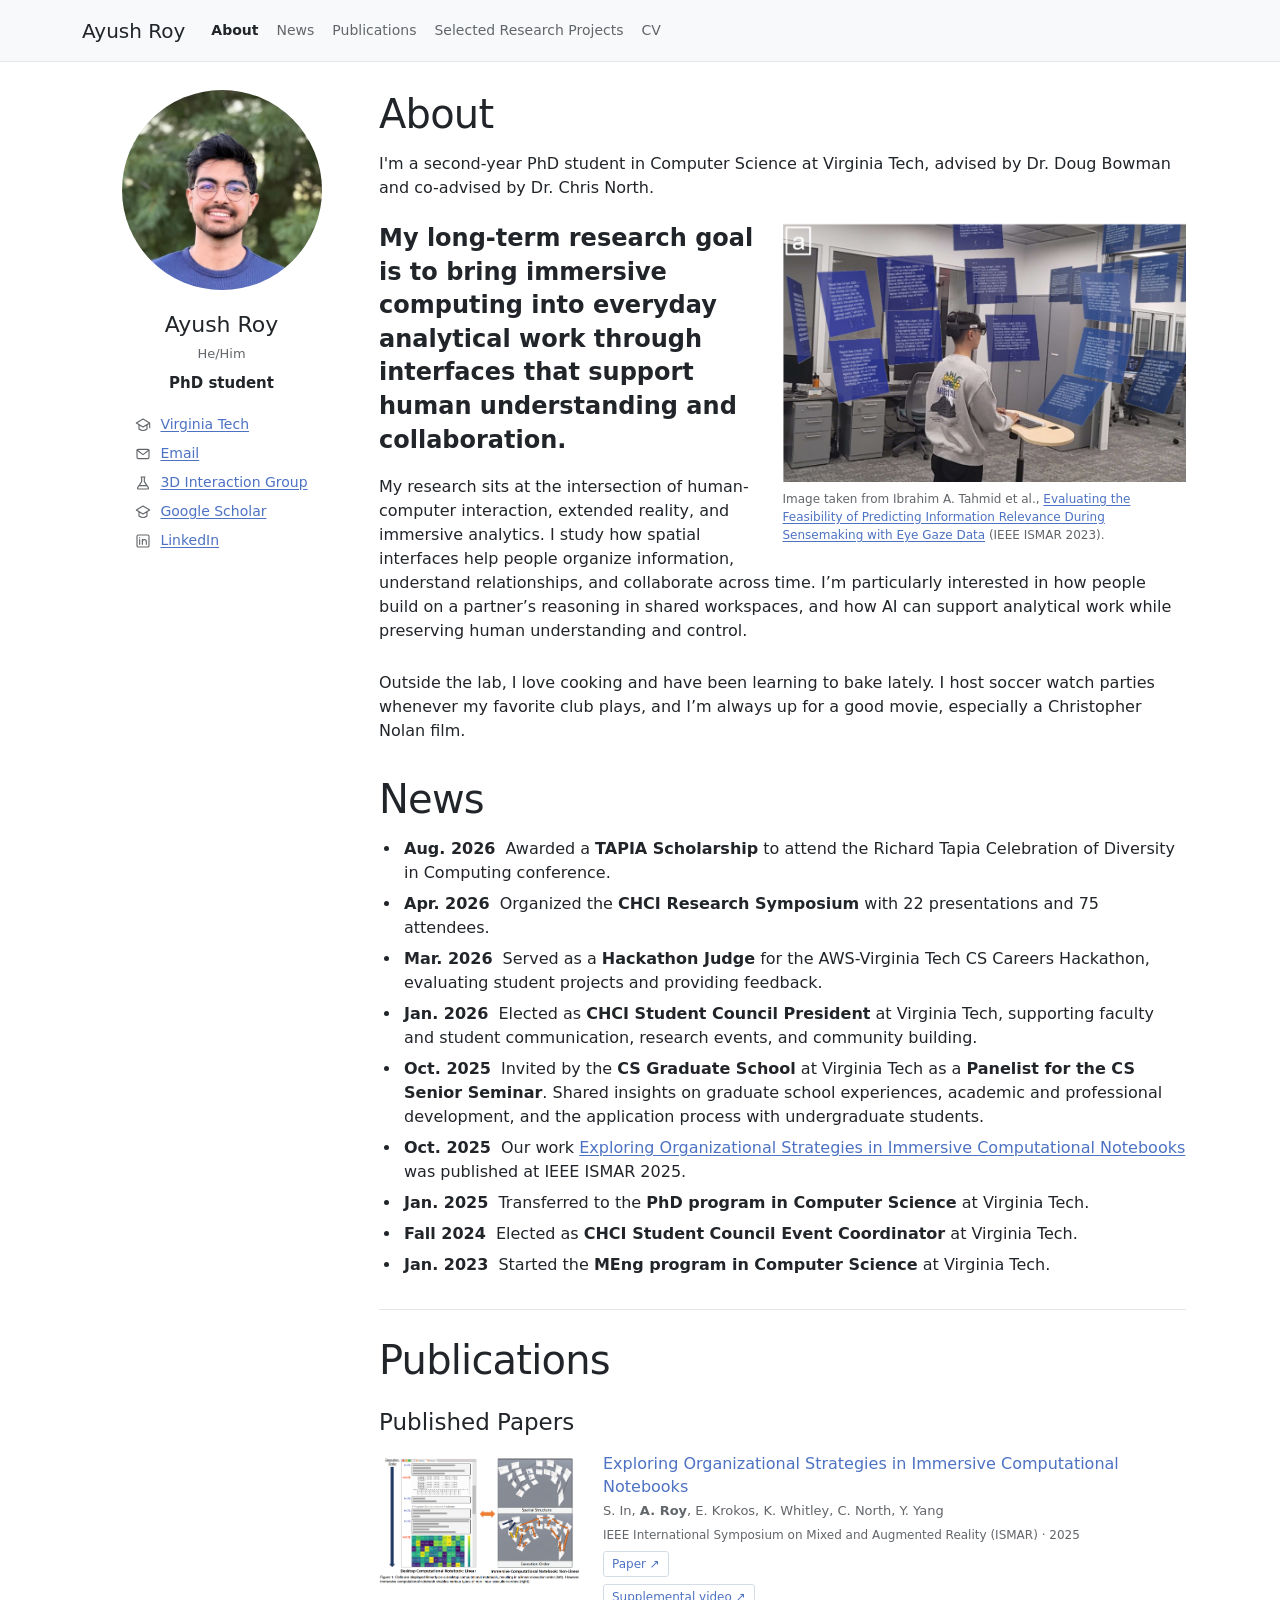
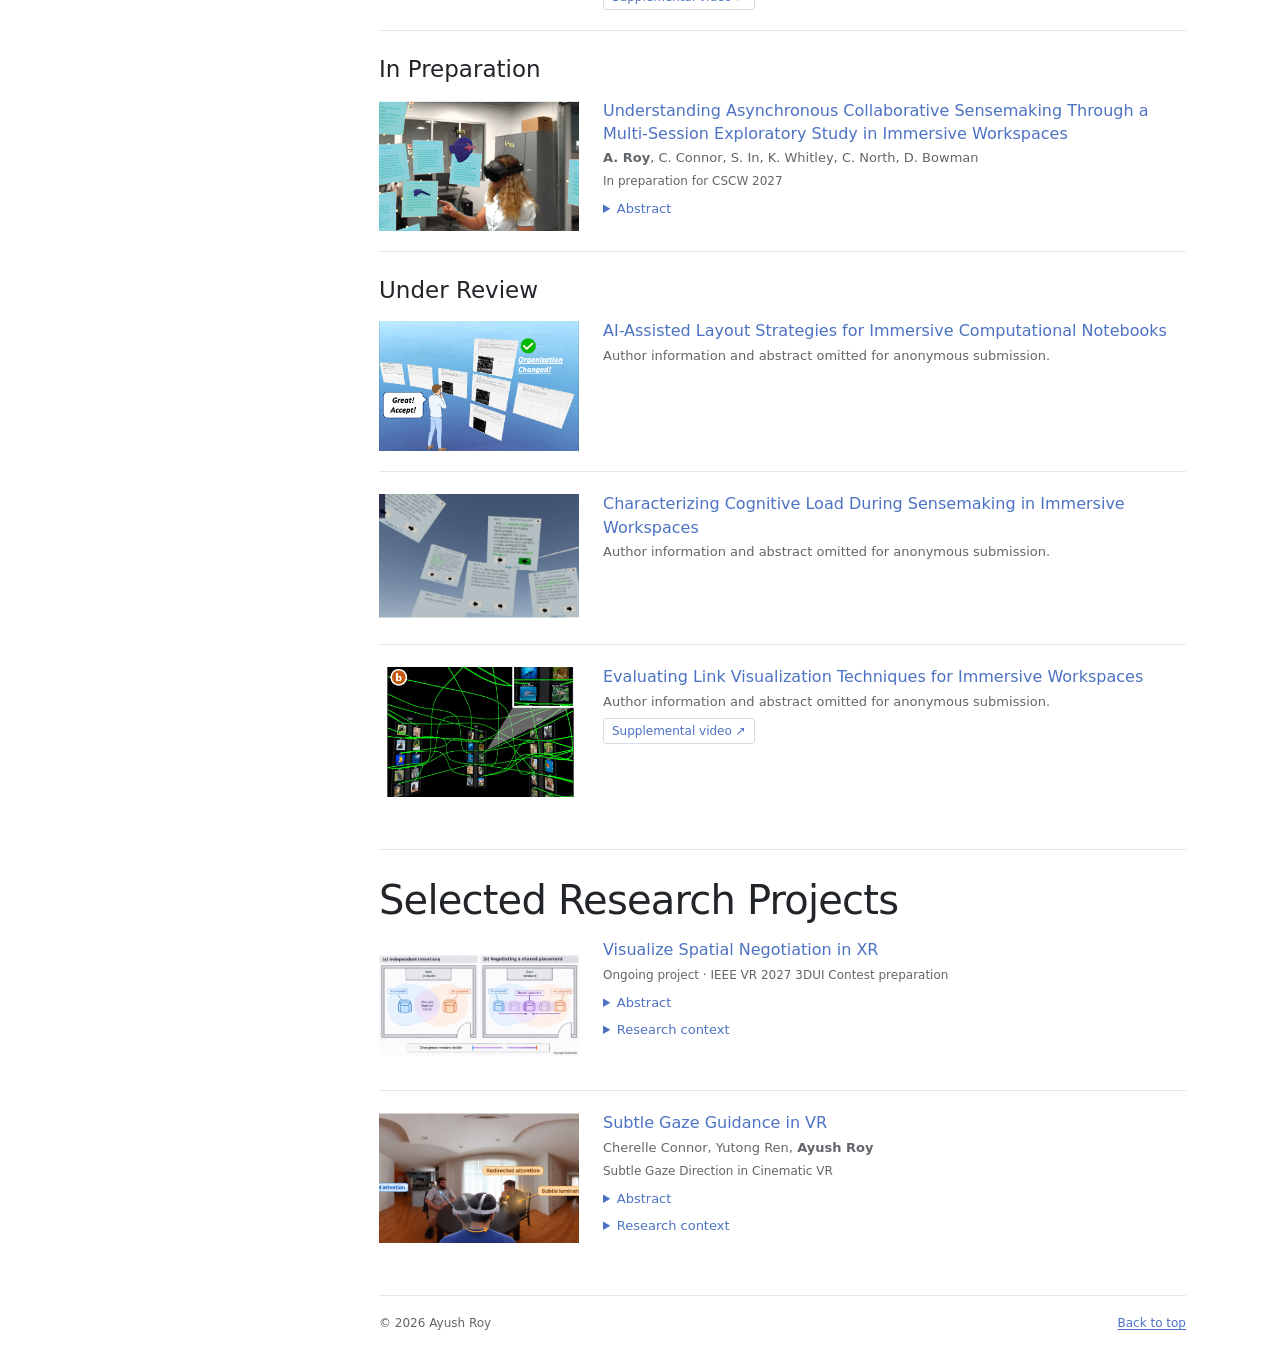
==== commit f1555a30: "Expand personal About paragraph with baking and films" ====
--- a/index.html
+++ b/index.html
@@ -43,7 +43,7 @@
 <p class="pf-vision-goal">My long-term research goal is to bring immersive computing into everyday analytical work through interfaces that support human understanding and collaboration.</p>
 <p>My research sits at the intersection of human-computer interaction, extended reality, and immersive analytics. I study how spatial interfaces help people organize information, understand relationships, and collaborate across time. I’m particularly interested in how people build on a partner’s reasoning in shared workspaces, and how AI can support analytical work while preserving human understanding and control.</p>
 </div>
-<p>Outside the lab, you’ll find me experimenting in the kitchen or hosting soccer watch parties whenever my favorite club plays.</p>
+<p>Outside the lab, I love cooking and have been learning to bake lately. I host soccer watch parties whenever my favorite club plays, and I’m always up for a good movie, especially a Christopher Nolan film.</p>
 </section>
       <section id="pf-timeline">
         <h2>News</h2>
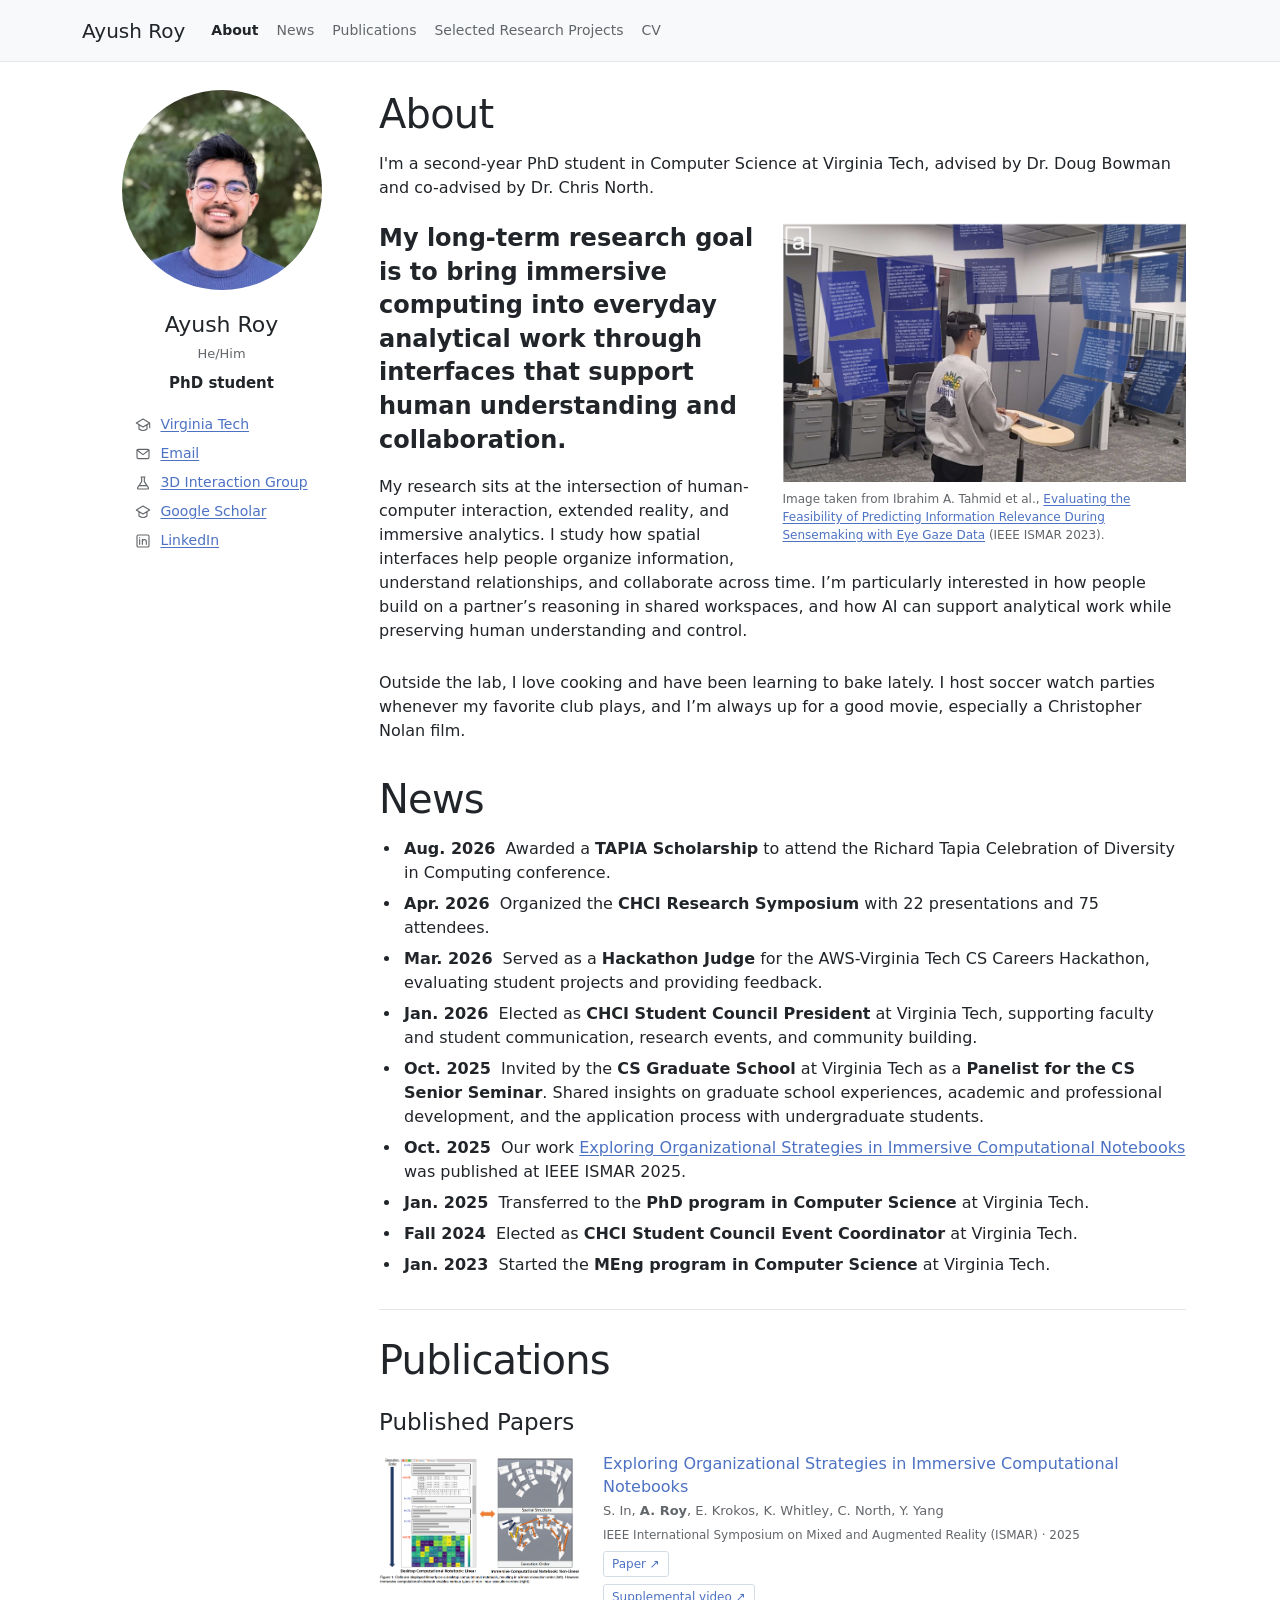
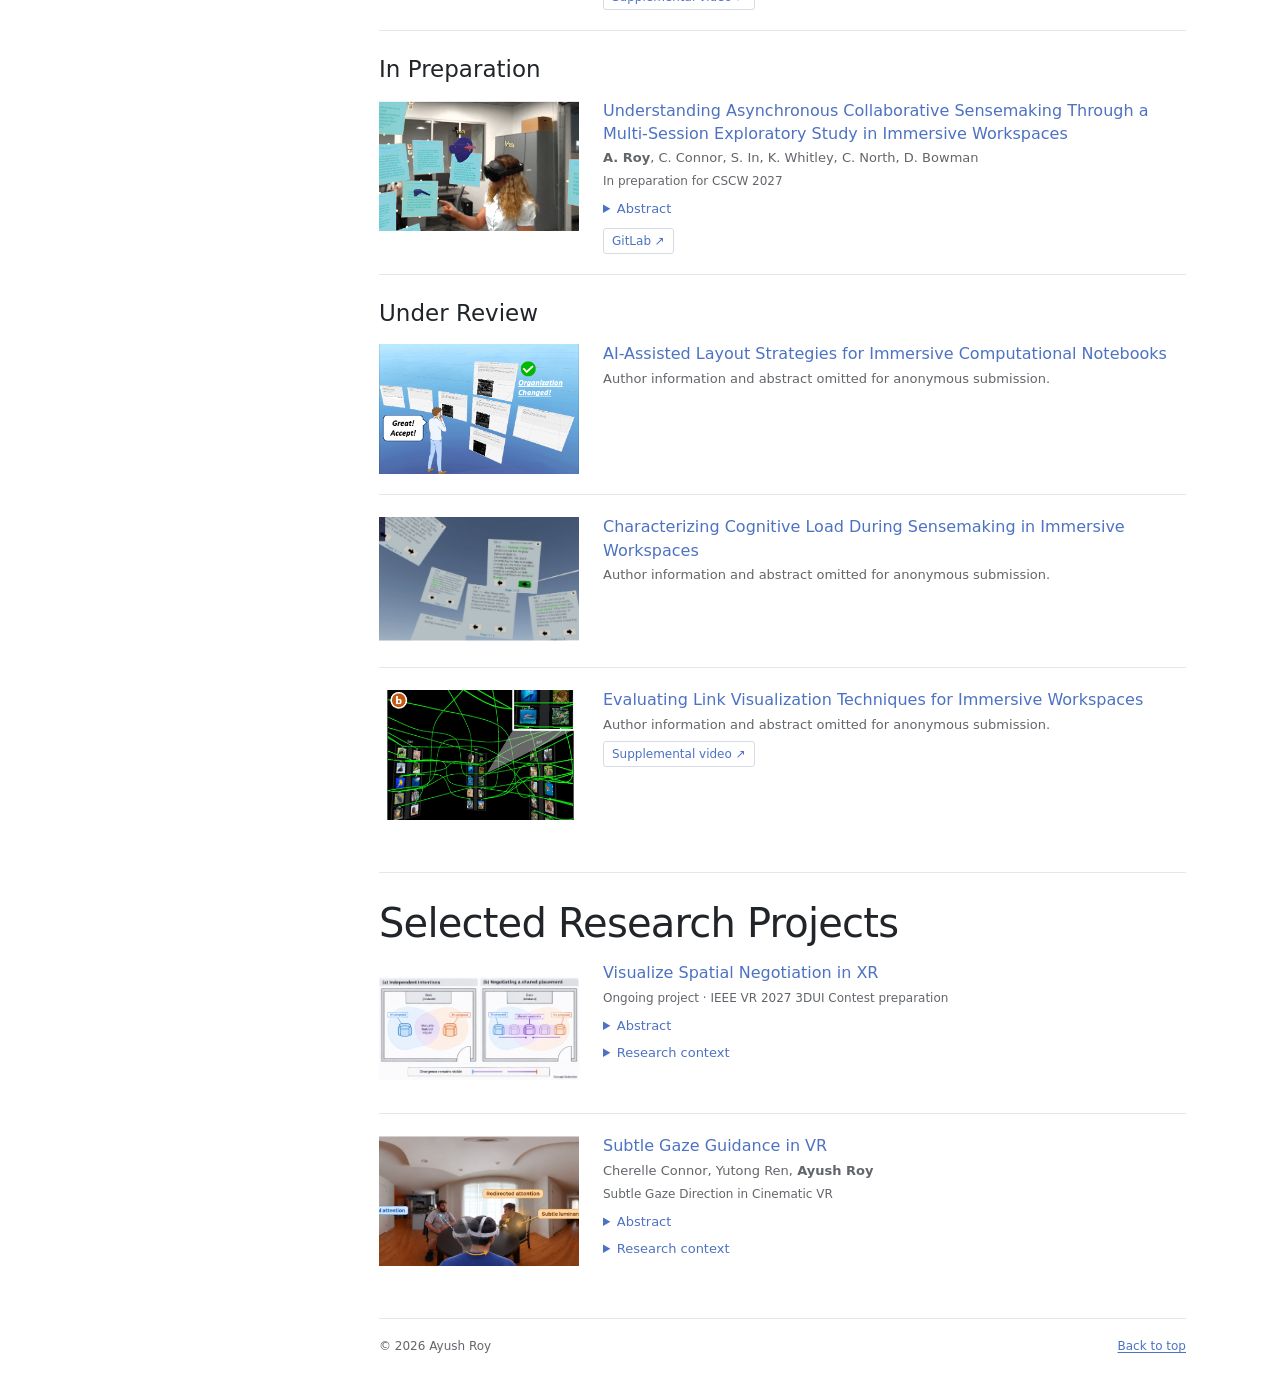
==== commit 6cd9d864: "Link asynchronous sensemaking project to GitLab repository" ====
--- a/index.html
+++ b/index.html
@@ -59,7 +59,7 @@
           <li><span class="pf-date">Jan. 2023</span> Started the <strong>MEng program in Computer Science</strong> at Virginia Tech.</li>
         </ul>
       </section>
-      <section id="pf-publications" class="pf-lower"><h2>Publications</h2><h3>Published Papers</h3><article class="pf-pub compact-publication"><figure class="teaser "><a href="/assets/images/immersive-notebook-organization-teaser.png" target="_blank" rel="noopener" aria-label="Open full-size teaser: Comparison of a linear desktop computational notebook with an immersive notebook showing nonlinear spatial structures and execution orders"><img width="1080" height="640" src="/assets/images/immersive-notebook-organization-teaser.png" alt="Comparison of a linear desktop computational notebook with an immersive notebook showing nonlinear spatial structures and execution orders" loading="lazy" decoding="async"></a></figure><div class="publication-body"><h4>Exploring Organizational Strategies in Immersive Computational Notebooks</h4><p class="pf-meta">S. In, <strong>A. Roy</strong>, E. Krokos, K. Whitley, C. North, Y. Yang</p><div class="pf-status">IEEE International Symposium on Mixed and Augmented Reality (ISMAR) · 2025</div><a class="publication-resource" href="https://ieeexplore.ieee.org/document/11220535" target="_blank" rel="noopener">Paper ↗</a><div class="pf-links"><a href="https://www.youtube.com/watch?v=w4wua9dJmTI" target="_blank" rel="noopener">Supplemental video ↗</a></div></div></article><h3>In Preparation</h3><article class="pf-pub compact-publication"><figure class="teaser thumbnail-async"><a href="/assets/images/asynchronous-sensemaking-teaser.png" target="_blank" rel="noopener" aria-label="Open full-size teaser: Shared immersive workspace with spatial documents, notes, clusters, and links"><img width="2000" height="480" src="/assets/images/asynchronous-sensemaking-teaser.png" alt="Shared immersive workspace with spatial documents, notes, clusters, and links" loading="lazy" decoding="async"></a></figure><div class="publication-body"><h4>Understanding Asynchronous Collaborative Sensemaking Through a Multi-Session Exploratory Study in Immersive Workspaces</h4><p class="pf-meta"><strong>A. Roy</strong>, C. Connor, S. In, K. Whitley, C. North, D. Bowman</p><div class="pf-status">In preparation for CSCW 2027</div><details class="publication-abstract"><summary>Abstract</summary><div class="abstract"><div class="abstract-label">Abstract</div><p>Immersive workspaces allow analysts to externalize information and reasoning in persistent spatial arrangements, but how these workspaces support collaboration across time remains underexplored. We investigate asynchronous collaborative sensemaking through a multi-session exploratory study with 30 participants in 15 dyads. Partners alternated between individual sessions in a shared immersive workspace, inheriting and building on one another’s documents, notes, clusters, and links. We combined behavioral logs with semi-structured interviews to examine collaborative strategies, handoff practices, and workspace evolution. Analysts maintain continuity by selectively following, checking, and adapting inherited work. Whether this feels collaborative depends on their ability to understand their partner’s reasoning, recognize what their partner contributed, and know how to continue. Spatial groupings and authored notes offered entry points for continuation, yet incomplete explanations, unclear conventions, and accumulated visual complexity could leave incoming analysts reconstructing the reasoning behind an arrangement. These observations suggest that persistent spatial structure alone is insufficient to communicate analytical intent. We discuss implications for asynchronous immersive workspaces that make rationale, provenance, and changes legible while supporting both independent investigation and continuity between collaborators.</p></div></details></div></article><h3>Under Review</h3><article class="pf-pub compact-publication"><figure class="teaser "><a href="/assets/images/ai-layout-strategies-teaser.png" target="_blank" rel="noopener" aria-label="Open full-size teaser: An analyst accepting an AI-assisted spatial layout change in an immersive computational notebook"><img width="652" height="440" src="/assets/images/ai-layout-strategies-teaser.png" alt="An analyst accepting an AI-assisted spatial layout change in an immersive computational notebook" loading="lazy" decoding="async"></a></figure><div class="publication-body"><h4>AI-Assisted Layout Strategies for Immersive Computational Notebooks</h4><p class="pf-meta">Author information and abstract omitted for anonymous submission.</p></div></article><article class="pf-pub compact-publication"><figure class="teaser thumbnail-cognitive"><a href="/assets/images/cognitive-load-workspace-teaser.png" target="_blank" rel="noopener" aria-label="Open full-size teaser: Three views of the VR analytical workspace: task panel, spatial document arrangement, and interactive annotations and notes"><img width="963" height="258" src="/assets/images/cognitive-load-workspace-teaser.png" alt="Three views of the VR analytical workspace: task panel, spatial document arrangement, and interactive annotations and notes" loading="lazy" decoding="async"></a></figure><div class="publication-body"><h4>Characterizing Cognitive Load During Sensemaking in Immersive Workspaces</h4><p class="pf-meta">Author information and abstract omitted for anonymous submission.</p></div></article><article class="pf-pub compact-publication"><figure class="teaser thumbnail-links"><a href="/assets/images/link-visualization-teaser.png" target="_blank" rel="noopener" aria-label="Open full-size teaser: The same 50 links in an immersive workspace shown as linear links, nonlinear links, and nonlinear links with many-to-many bundling"><img width="1106" height="365" src="/assets/images/link-visualization-teaser.png" alt="The same 50 links in an immersive workspace shown as linear links, nonlinear links, and nonlinear links with many-to-many bundling" loading="lazy" decoding="async"></a></figure><div class="publication-body"><h4>Evaluating Link Visualization Techniques for Immersive Workspaces</h4><p class="pf-meta">Author information and abstract omitted for anonymous submission.</p><div class="pf-links"><a href="https://youtu.be/0q2t1m1p4BA" target="_blank" rel="noopener">Supplemental video ↗</a></div></div></article></section>
+      <section id="pf-publications" class="pf-lower"><h2>Publications</h2><h3>Published Papers</h3><article class="pf-pub compact-publication"><figure class="teaser "><a href="/assets/images/immersive-notebook-organization-teaser.png" target="_blank" rel="noopener" aria-label="Open full-size teaser: Comparison of a linear desktop computational notebook with an immersive notebook showing nonlinear spatial structures and execution orders"><img width="1080" height="640" src="/assets/images/immersive-notebook-organization-teaser.png" alt="Comparison of a linear desktop computational notebook with an immersive notebook showing nonlinear spatial structures and execution orders" loading="lazy" decoding="async"></a></figure><div class="publication-body"><h4>Exploring Organizational Strategies in Immersive Computational Notebooks</h4><p class="pf-meta">S. In, <strong>A. Roy</strong>, E. Krokos, K. Whitley, C. North, Y. Yang</p><div class="pf-status">IEEE International Symposium on Mixed and Augmented Reality (ISMAR) · 2025</div><a class="publication-resource" href="https://ieeexplore.ieee.org/document/11220535" target="_blank" rel="noopener">Paper ↗</a><div class="pf-links"><a href="https://www.youtube.com/watch?v=w4wua9dJmTI" target="_blank" rel="noopener">Supplemental video ↗</a></div></div></article><h3>In Preparation</h3><article class="pf-pub compact-publication"><figure class="teaser thumbnail-async"><a href="/assets/images/asynchronous-sensemaking-teaser.png" target="_blank" rel="noopener" aria-label="Open full-size teaser: Shared immersive workspace with spatial documents, notes, clusters, and links"><img width="2000" height="480" src="/assets/images/asynchronous-sensemaking-teaser.png" alt="Shared immersive workspace with spatial documents, notes, clusters, and links" loading="lazy" decoding="async"></a></figure><div class="publication-body"><h4>Understanding Asynchronous Collaborative Sensemaking Through a Multi-Session Exploratory Study in Immersive Workspaces</h4><p class="pf-meta"><strong>A. Roy</strong>, C. Connor, S. In, K. Whitley, C. North, D. Bowman</p><div class="pf-status">In preparation for CSCW 2027</div><details class="publication-abstract"><summary>Abstract</summary><div class="abstract"><div class="abstract-label">Abstract</div><p>Immersive workspaces allow analysts to externalize information and reasoning in persistent spatial arrangements, but how these workspaces support collaboration across time remains underexplored. We investigate asynchronous collaborative sensemaking through a multi-session exploratory study with 30 participants in 15 dyads. Partners alternated between individual sessions in a shared immersive workspace, inheriting and building on one another’s documents, notes, clusters, and links. We combined behavioral logs with semi-structured interviews to examine collaborative strategies, handoff practices, and workspace evolution. Analysts maintain continuity by selectively following, checking, and adapting inherited work. Whether this feels collaborative depends on their ability to understand their partner’s reasoning, recognize what their partner contributed, and know how to continue. Spatial groupings and authored notes offered entry points for continuation, yet incomplete explanations, unclear conventions, and accumulated visual complexity could leave incoming analysts reconstructing the reasoning behind an arrangement. These observations suggest that persistent spatial structure alone is insufficient to communicate analytical intent. We discuss implications for asynchronous immersive workspaces that make rationale, provenance, and changes legible while supporting both independent investigation and continuity between collaborators.</p></div></details><div class="pf-links"><a href="https://gitlab.com/ayushroy24/istacollab" target="_blank" rel="noopener">GitLab ↗</a></div></div></article><h3>Under Review</h3><article class="pf-pub compact-publication"><figure class="teaser "><a href="/assets/images/ai-layout-strategies-teaser.png" target="_blank" rel="noopener" aria-label="Open full-size teaser: An analyst accepting an AI-assisted spatial layout change in an immersive computational notebook"><img width="652" height="440" src="/assets/images/ai-layout-strategies-teaser.png" alt="An analyst accepting an AI-assisted spatial layout change in an immersive computational notebook" loading="lazy" decoding="async"></a></figure><div class="publication-body"><h4>AI-Assisted Layout Strategies for Immersive Computational Notebooks</h4><p class="pf-meta">Author information and abstract omitted for anonymous submission.</p></div></article><article class="pf-pub compact-publication"><figure class="teaser thumbnail-cognitive"><a href="/assets/images/cognitive-load-workspace-teaser.png" target="_blank" rel="noopener" aria-label="Open full-size teaser: Three views of the VR analytical workspace: task panel, spatial document arrangement, and interactive annotations and notes"><img width="963" height="258" src="/assets/images/cognitive-load-workspace-teaser.png" alt="Three views of the VR analytical workspace: task panel, spatial document arrangement, and interactive annotations and notes" loading="lazy" decoding="async"></a></figure><div class="publication-body"><h4>Characterizing Cognitive Load During Sensemaking in Immersive Workspaces</h4><p class="pf-meta">Author information and abstract omitted for anonymous submission.</p></div></article><article class="pf-pub compact-publication"><figure class="teaser thumbnail-links"><a href="/assets/images/link-visualization-teaser.png" target="_blank" rel="noopener" aria-label="Open full-size teaser: The same 50 links in an immersive workspace shown as linear links, nonlinear links, and nonlinear links with many-to-many bundling"><img width="1106" height="365" src="/assets/images/link-visualization-teaser.png" alt="The same 50 links in an immersive workspace shown as linear links, nonlinear links, and nonlinear links with many-to-many bundling" loading="lazy" decoding="async"></a></figure><div class="publication-body"><h4>Evaluating Link Visualization Techniques for Immersive Workspaces</h4><p class="pf-meta">Author information and abstract omitted for anonymous submission.</p><div class="pf-links"><a href="https://youtu.be/0q2t1m1p4BA" target="_blank" rel="noopener">Supplemental video ↗</a></div></div></article></section>
       <section id="pf-projects" class="pf-lower"><h2>Selected Research Projects</h2><article class="pf-project compact-publication"><figure class="teaser "><a href="/assets/images/spatial-negotiation-placement-teaser.png" target="_blank" rel="noopener" aria-label="Open full-size teaser: Concept illustration of independent placement proposals, overlapping feasible regions, and a shared candidate along a straight connector; placement only, without rotation"><img width="1754" height="896" src="/assets/images/spatial-negotiation-placement-teaser.png" alt="Concept illustration of independent placement proposals, overlapping feasible regions, and a shared candidate along a straight connector; placement only, without rotation" loading="lazy" decoding="async"></a></figure><div class="publication-body"><h3>Visualize Spatial Negotiation in XR</h3><div class="pf-status">Ongoing project · IEEE VR 2027 3DUI Contest preparation</div><details class="publication-abstract"><summary>Abstract</summary><div class="abstract"><div class="abstract-label">Abstract</div><p>Remote collaborators making spatial decisions must reconcile different object placements, orientations, and environmental constraints. Existing approaches to shared manipulation and collaborator awareness provide important foundations, but unresolved spatial intentions can remain difficult to inspect and negotiate. We present an XR interaction technique that externalizes these intentions within a shared elastic structure containing editable replicas of complete object poses. Collaborators manipulate their own proposals while the structure continuously adapts to positional and rotational differences, making intermediate alternatives and disagreement visible without overwriting either proposal. Mutually feasible placement regions allow users to inspect concrete furniture replicas against their constraints before selecting a shared candidate. As proposals converge, the scaffold relaxes toward agreement; stretching, twisting, and fracture communicate increasing divergence and the need to reconfigure the negotiation. The rubber band serves as a shared negotiation scaffold connecting intentions, feasible alternatives, and emerging consensus. This ongoing project explores a unified direct-manipulation approach to translation, rotation, and constraint-aware spatial negotiation.</p></div></details><details class="research-context"><summary>Research context</summary><p>This project draws on prior work on collaborator-awareness cues, virtual replicas, and shared 3D object manipulation. Its focus is on making unresolved pose intentions and constraint-aware alternatives inspectable during negotiation.</p><ul><li><a href="https://www.frontiersin.org/journals/robotics-and-ai/articles/10.3389/frobt.2019.00005/full" target="_blank" rel="noopener">Piumsomboon et al. (2019): The Effects of Sharing Awareness Cues in Collaborative Mixed Reality</a></li><li><a href="https://doi.org/10.1109/TVCG.2023.3247113" target="_blank" rel="noopener">Tian et al. (2023): Using Virtual Replicas to Improve Mixed Reality Remote Collaboration</a></li><li><a href="https://doi.org/10.1109/ISMAR52148.2021.00057" target="_blank" rel="noopener">Wieland et al. (2021): Separation, Composition, or Hybrid?</a></li></ul></details></div></article><article class="pf-project compact-publication"><figure class="teaser thumbnail-gaze"><a href="/assets/images/subtle-gaze-guidance-teaser.png" target="_blank" rel="noopener" aria-label="Open full-size teaser: Illustration of head rotation toward a luminance cue; overlays are explanatory, not measured gaze data"><img width="2027" height="776" src="/assets/images/subtle-gaze-guidance-teaser.png" alt="Illustration of head rotation toward a luminance cue; overlays are explanatory, not measured gaze data" loading="lazy" decoding="async"></a></figure><div class="publication-body"><h3>Subtle Gaze Guidance in VR</h3><p class="pf-meta">Cherelle Connor, Yutong Ren, <strong>Ayush Roy</strong></p><div class="pf-status">Subtle Gaze Direction in Cinematic VR</div><details class="publication-abstract"><summary>Abstract</summary><div class="abstract"><div class="abstract-label">Abstract</div><p>Cinematic experiences use well-established editing techniques to guide user attention throughout narrative content. With the growing prominence of head-worn displays (HWD), there has been an increase in the use of this medium to create Cinematic Virtual Reality (CVR) experiences. However, given that CVR allows viewers to perceive content in 360 degrees, directors are no longer able to control how and when viewers see certain content within the scene. This provides an opportunity for bad actors to misguide users or misrepresent characters during the scene through the use of subtle gaze direction attacks. In this study, we investigate this threat by implementing subtle gaze direction cues within CVR scenes and examining whether they can redirect viewers’ attention away from relevant narrative content and toward attacker-selected content. We developed a subtle cue by modulating the luminance of a circular region of pixels within the scene. The cues were then placed either directly on a specific item or character within a region of interest (in-world cue) or in the periphery in order to guide the viewer to the appropriate region of interest (periphery cue). Our findings suggest that most viewers did not recognize the presence of the in-world cue and shifted their gaze toward the cue, showing a susceptibility to this type of attack. However, most of the participants did notice the periphery cue, but did not find it distracting. Overall, we believe that while the use of subtle gaze direction can provide unobtrusive guidance within CVR scenes, it also has the potential to redirect user attention and shape their perception of the content.</p></div></details><details class="research-context"><summary>Research context</summary><p>Related work provides the perceptual basis for subtle cues and evidence from immersive displays. This project examines their potential misuse in cinematic VR.</p><ul><li><a href="https://doi.org/10.1145/1559755.1559757" target="_blank" rel="noopener">Bailey et al. (2009), Subtle Gaze Direction</a>: Brief peripheral image modulation combined with eye tracking can redirect gaze. This provides a foundation for the luminance cue mechanism.</li><li><a href="https://graphics.tu-bs.de/upload/publications/grogorick2018vr_posterdesc.pdf" target="_blank" rel="noopener">Grogorick et al. (2018), Gaze Guidance in Immersive Environments</a>: Among five techniques tested on immersive panorama images, local luminance modulation was most effective during the first second. This motivates testing such cues in VR; it does not establish effects on narrative interpretation.</li></ul></details></div></article></section>
       <footer class="pf-footer"><span>© <span id="year">2026</span> Ayush Roy</span><a href="/about" data-section="pf-about">Back to top</a></footer>
     </main>
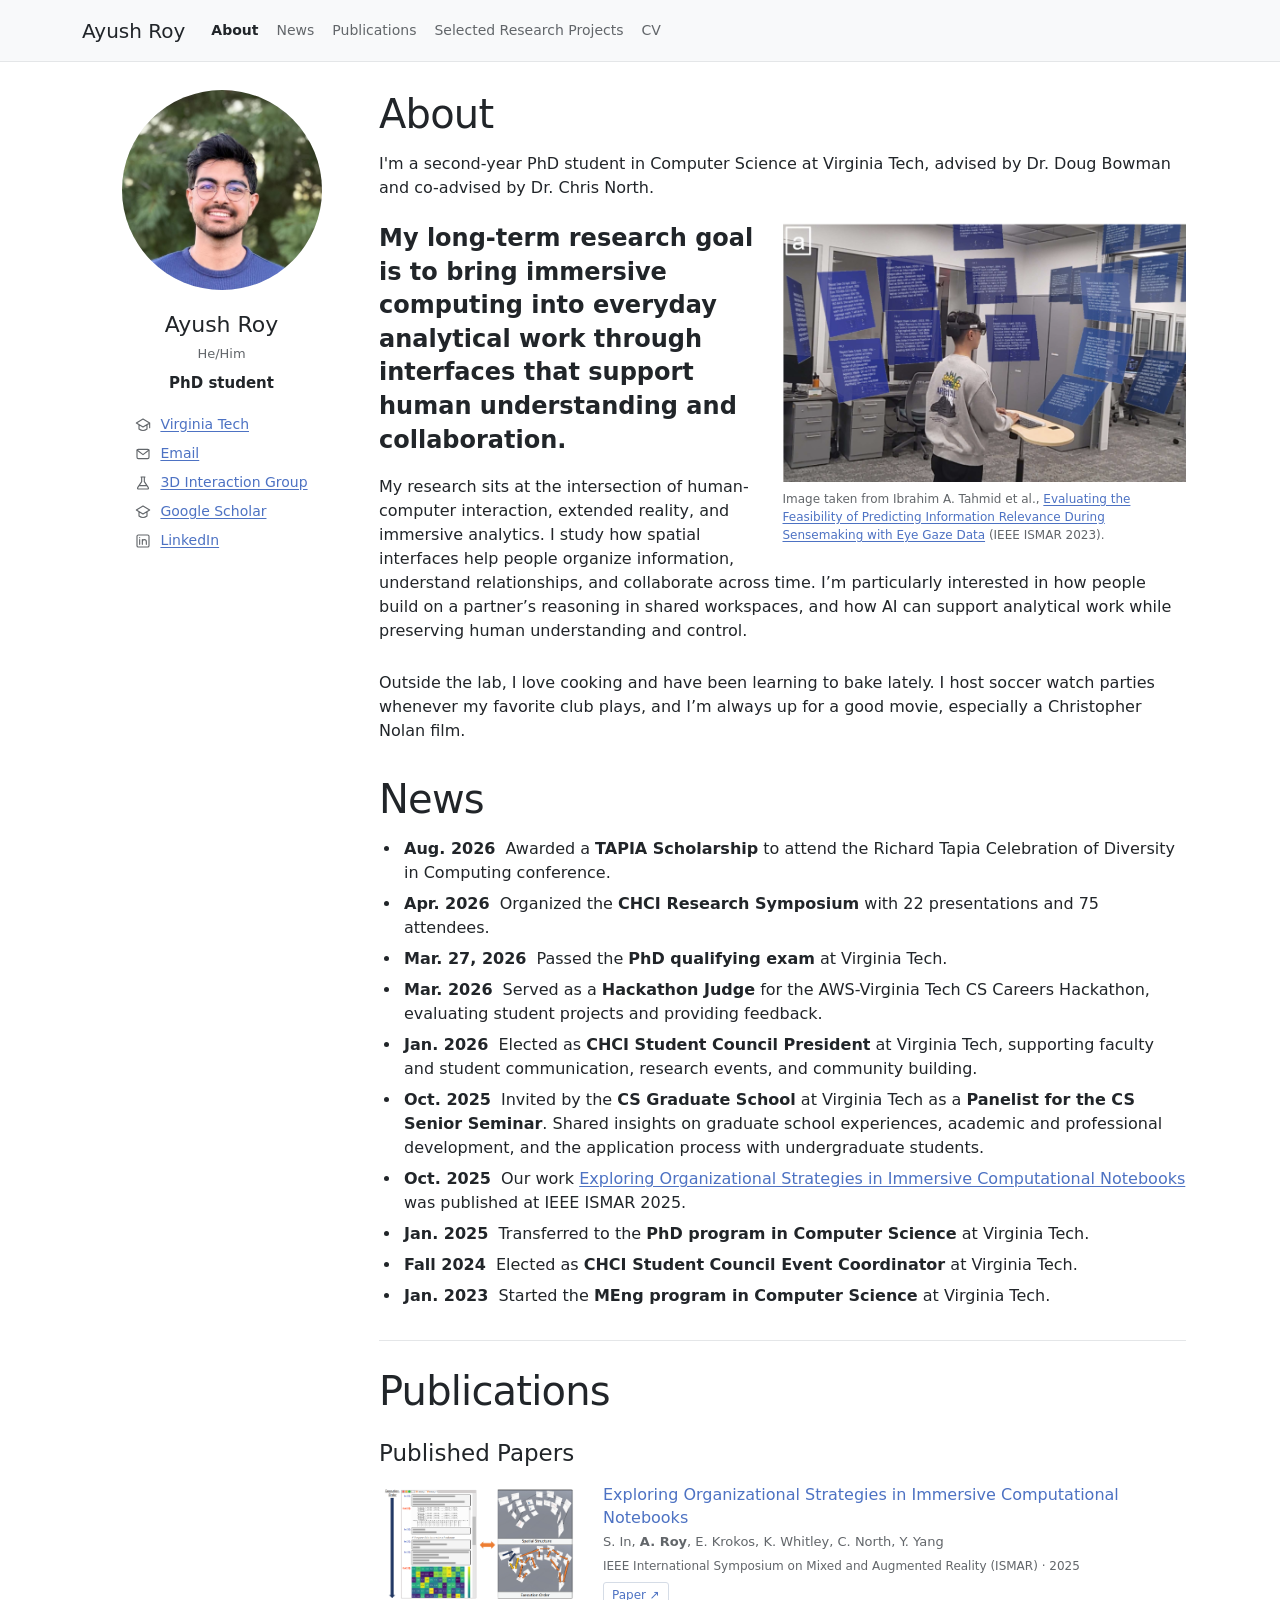
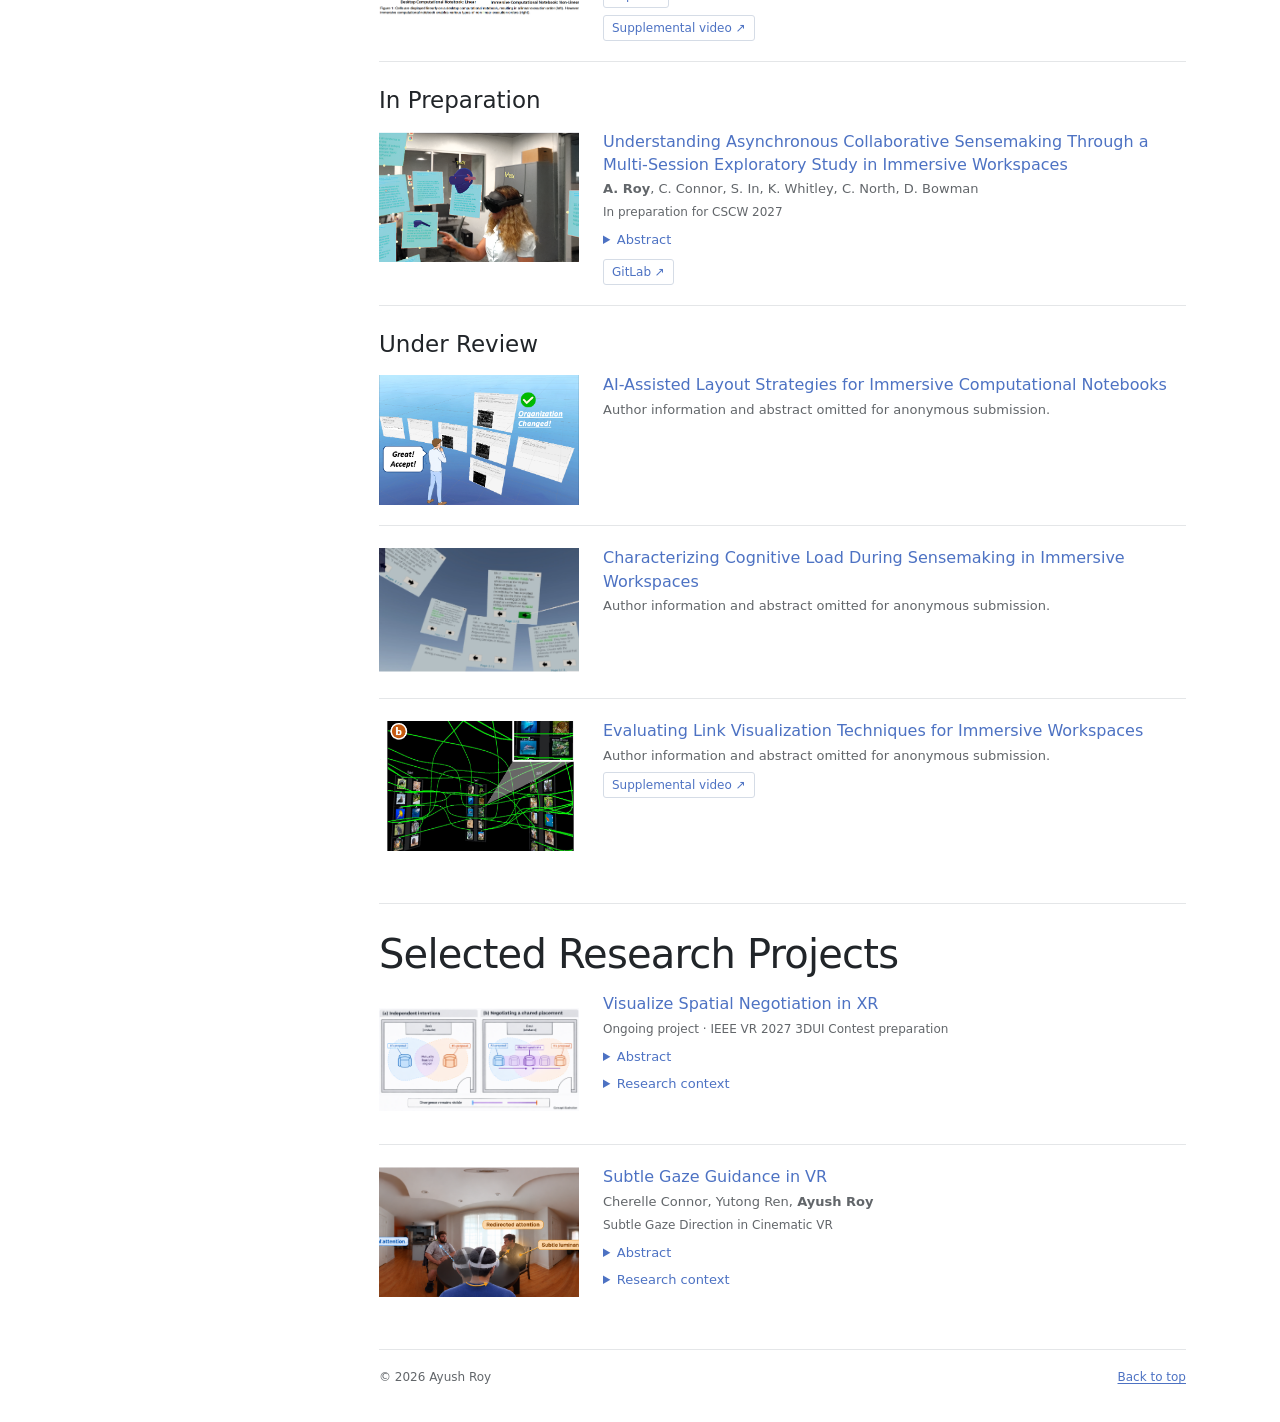
==== commit 42689d2d: "Add PhD qualifying exam milestone to News" ====
--- a/index.html
+++ b/index.html
@@ -50,6 +50,7 @@
         <ul class="pf-timeline">
           <li><span class="pf-date">Aug. 2026</span> Awarded a <strong>TAPIA Scholarship</strong> to attend the Richard Tapia Celebration of Diversity in Computing conference.</li>
           <li><span class="pf-date">Apr. 2026</span> Organized the <strong>CHCI Research Symposium</strong> with 22 presentations and 75 attendees.</li>
+          <li><span class="pf-date">Mar. 27, 2026</span> Passed the <strong>PhD qualifying exam</strong> at Virginia Tech.</li>
           <li><span class="pf-date">Mar. 2026</span> Served as a <strong>Hackathon Judge</strong> for the AWS-Virginia Tech CS Careers Hackathon, evaluating student projects and providing feedback.</li>
           <li><span class="pf-date">Jan. 2026</span> Elected as <strong>CHCI Student Council President</strong> at Virginia Tech, supporting faculty and student communication, research events, and community building.</li>
           <li><span class="pf-date">Oct. 2025</span> Invited by the <strong>CS Graduate School</strong> at Virginia Tech as a <strong>Panelist for the CS Senior Seminar</strong>. Shared insights on graduate school experiences, academic and professional development, and the application process with undergraduate students.</li>
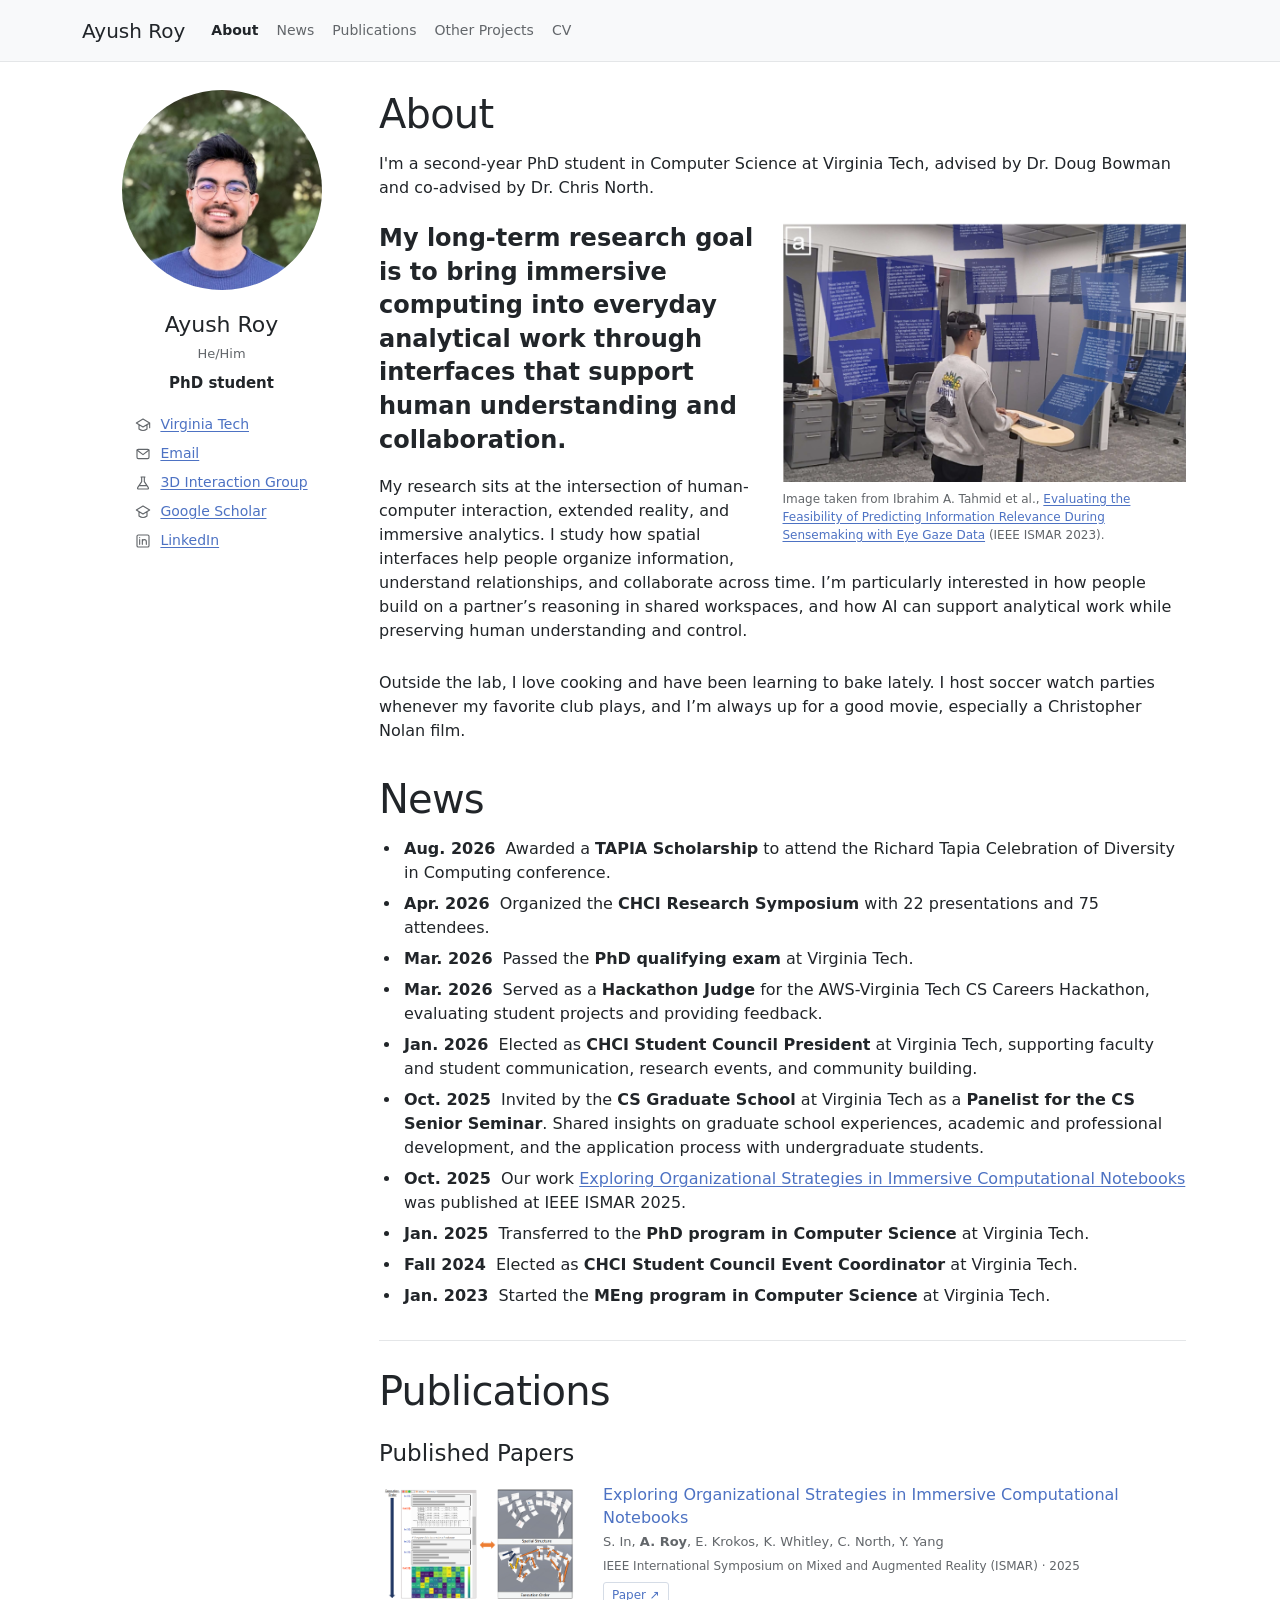
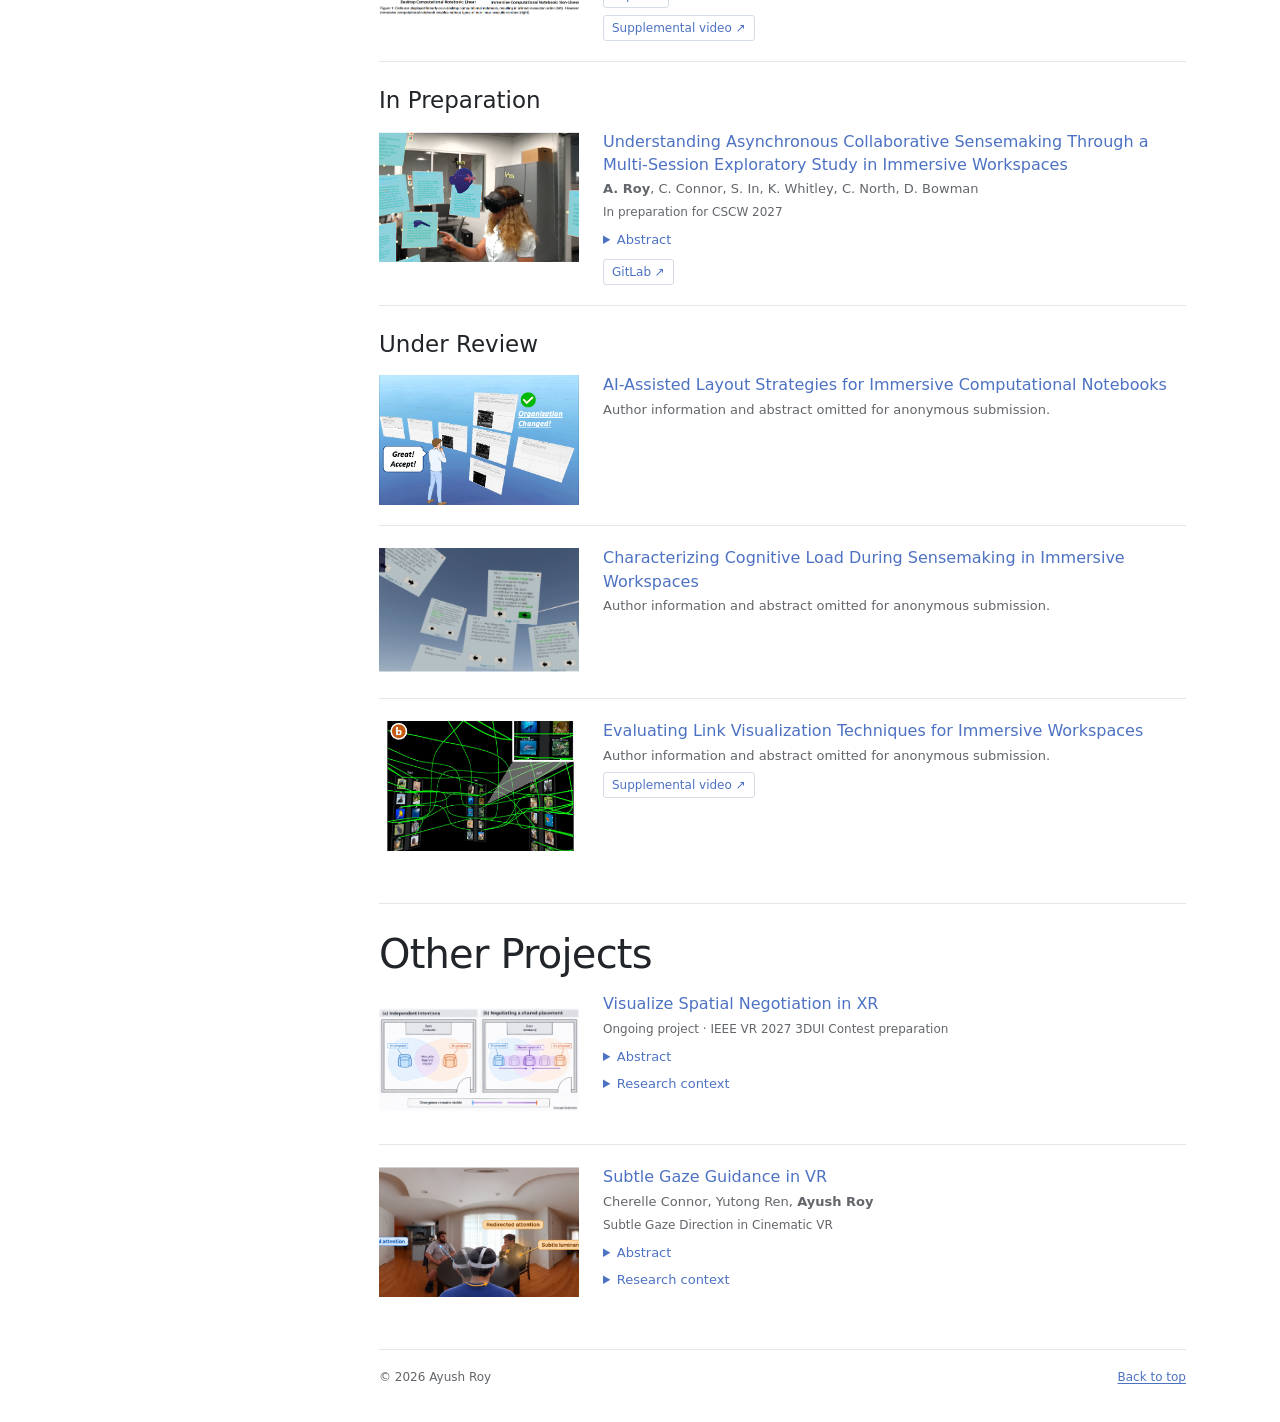
==== commit e098d0ac: "Rename Other Projects and standardize qualifying exam date" ====
--- a/index.html
+++ b/index.html
@@ -10,7 +10,7 @@
       <a href="/about" data-section="pf-about" aria-current="location">About</a>
       <a href="/news" data-section="pf-timeline">News</a>
       <a href="/publications" data-section="pf-publications">Publications</a>
-      <a href="/projects" data-section="pf-projects">Selected Research Projects</a>
+      <a href="/projects" data-section="pf-projects">Other Projects</a>
       <a href="/assets/ayush-roy-resume.pdf">CV</a>
     </nav>
   </header>
@@ -50,7 +50,7 @@
         <ul class="pf-timeline">
           <li><span class="pf-date">Aug. 2026</span> Awarded a <strong>TAPIA Scholarship</strong> to attend the Richard Tapia Celebration of Diversity in Computing conference.</li>
           <li><span class="pf-date">Apr. 2026</span> Organized the <strong>CHCI Research Symposium</strong> with 22 presentations and 75 attendees.</li>
-          <li><span class="pf-date">Mar. 27, 2026</span> Passed the <strong>PhD qualifying exam</strong> at Virginia Tech.</li>
+          <li><span class="pf-date">Mar. 2026</span> Passed the <strong>PhD qualifying exam</strong> at Virginia Tech.</li>
           <li><span class="pf-date">Mar. 2026</span> Served as a <strong>Hackathon Judge</strong> for the AWS-Virginia Tech CS Careers Hackathon, evaluating student projects and providing feedback.</li>
           <li><span class="pf-date">Jan. 2026</span> Elected as <strong>CHCI Student Council President</strong> at Virginia Tech, supporting faculty and student communication, research events, and community building.</li>
           <li><span class="pf-date">Oct. 2025</span> Invited by the <strong>CS Graduate School</strong> at Virginia Tech as a <strong>Panelist for the CS Senior Seminar</strong>. Shared insights on graduate school experiences, academic and professional development, and the application process with undergraduate students.</li>
@@ -61,7 +61,7 @@
         </ul>
       </section>
       <section id="pf-publications" class="pf-lower"><h2>Publications</h2><h3>Published Papers</h3><article class="pf-pub compact-publication"><figure class="teaser "><a href="/assets/images/immersive-notebook-organization-teaser.png" target="_blank" rel="noopener" aria-label="Open full-size teaser: Comparison of a linear desktop computational notebook with an immersive notebook showing nonlinear spatial structures and execution orders"><img width="1080" height="640" src="/assets/images/immersive-notebook-organization-teaser.png" alt="Comparison of a linear desktop computational notebook with an immersive notebook showing nonlinear spatial structures and execution orders" loading="lazy" decoding="async"></a></figure><div class="publication-body"><h4>Exploring Organizational Strategies in Immersive Computational Notebooks</h4><p class="pf-meta">S. In, <strong>A. Roy</strong>, E. Krokos, K. Whitley, C. North, Y. Yang</p><div class="pf-status">IEEE International Symposium on Mixed and Augmented Reality (ISMAR) · 2025</div><a class="publication-resource" href="https://ieeexplore.ieee.org/document/11220535" target="_blank" rel="noopener">Paper ↗</a><div class="pf-links"><a href="https://www.youtube.com/watch?v=w4wua9dJmTI" target="_blank" rel="noopener">Supplemental video ↗</a></div></div></article><h3>In Preparation</h3><article class="pf-pub compact-publication"><figure class="teaser thumbnail-async"><a href="/assets/images/asynchronous-sensemaking-teaser.png" target="_blank" rel="noopener" aria-label="Open full-size teaser: Shared immersive workspace with spatial documents, notes, clusters, and links"><img width="2000" height="480" src="/assets/images/asynchronous-sensemaking-teaser.png" alt="Shared immersive workspace with spatial documents, notes, clusters, and links" loading="lazy" decoding="async"></a></figure><div class="publication-body"><h4>Understanding Asynchronous Collaborative Sensemaking Through a Multi-Session Exploratory Study in Immersive Workspaces</h4><p class="pf-meta"><strong>A. Roy</strong>, C. Connor, S. In, K. Whitley, C. North, D. Bowman</p><div class="pf-status">In preparation for CSCW 2027</div><details class="publication-abstract"><summary>Abstract</summary><div class="abstract"><div class="abstract-label">Abstract</div><p>Immersive workspaces allow analysts to externalize information and reasoning in persistent spatial arrangements, but how these workspaces support collaboration across time remains underexplored. We investigate asynchronous collaborative sensemaking through a multi-session exploratory study with 30 participants in 15 dyads. Partners alternated between individual sessions in a shared immersive workspace, inheriting and building on one another’s documents, notes, clusters, and links. We combined behavioral logs with semi-structured interviews to examine collaborative strategies, handoff practices, and workspace evolution. Analysts maintain continuity by selectively following, checking, and adapting inherited work. Whether this feels collaborative depends on their ability to understand their partner’s reasoning, recognize what their partner contributed, and know how to continue. Spatial groupings and authored notes offered entry points for continuation, yet incomplete explanations, unclear conventions, and accumulated visual complexity could leave incoming analysts reconstructing the reasoning behind an arrangement. These observations suggest that persistent spatial structure alone is insufficient to communicate analytical intent. We discuss implications for asynchronous immersive workspaces that make rationale, provenance, and changes legible while supporting both independent investigation and continuity between collaborators.</p></div></details><div class="pf-links"><a href="https://gitlab.com/ayushroy24/istacollab" target="_blank" rel="noopener">GitLab ↗</a></div></div></article><h3>Under Review</h3><article class="pf-pub compact-publication"><figure class="teaser "><a href="/assets/images/ai-layout-strategies-teaser.png" target="_blank" rel="noopener" aria-label="Open full-size teaser: An analyst accepting an AI-assisted spatial layout change in an immersive computational notebook"><img width="652" height="440" src="/assets/images/ai-layout-strategies-teaser.png" alt="An analyst accepting an AI-assisted spatial layout change in an immersive computational notebook" loading="lazy" decoding="async"></a></figure><div class="publication-body"><h4>AI-Assisted Layout Strategies for Immersive Computational Notebooks</h4><p class="pf-meta">Author information and abstract omitted for anonymous submission.</p></div></article><article class="pf-pub compact-publication"><figure class="teaser thumbnail-cognitive"><a href="/assets/images/cognitive-load-workspace-teaser.png" target="_blank" rel="noopener" aria-label="Open full-size teaser: Three views of the VR analytical workspace: task panel, spatial document arrangement, and interactive annotations and notes"><img width="963" height="258" src="/assets/images/cognitive-load-workspace-teaser.png" alt="Three views of the VR analytical workspace: task panel, spatial document arrangement, and interactive annotations and notes" loading="lazy" decoding="async"></a></figure><div class="publication-body"><h4>Characterizing Cognitive Load During Sensemaking in Immersive Workspaces</h4><p class="pf-meta">Author information and abstract omitted for anonymous submission.</p></div></article><article class="pf-pub compact-publication"><figure class="teaser thumbnail-links"><a href="/assets/images/link-visualization-teaser.png" target="_blank" rel="noopener" aria-label="Open full-size teaser: The same 50 links in an immersive workspace shown as linear links, nonlinear links, and nonlinear links with many-to-many bundling"><img width="1106" height="365" src="/assets/images/link-visualization-teaser.png" alt="The same 50 links in an immersive workspace shown as linear links, nonlinear links, and nonlinear links with many-to-many bundling" loading="lazy" decoding="async"></a></figure><div class="publication-body"><h4>Evaluating Link Visualization Techniques for Immersive Workspaces</h4><p class="pf-meta">Author information and abstract omitted for anonymous submission.</p><div class="pf-links"><a href="https://youtu.be/0q2t1m1p4BA" target="_blank" rel="noopener">Supplemental video ↗</a></div></div></article></section>
-      <section id="pf-projects" class="pf-lower"><h2>Selected Research Projects</h2><article class="pf-project compact-publication"><figure class="teaser "><a href="/assets/images/spatial-negotiation-placement-teaser.png" target="_blank" rel="noopener" aria-label="Open full-size teaser: Concept illustration of independent placement proposals, overlapping feasible regions, and a shared candidate along a straight connector; placement only, without rotation"><img width="1754" height="896" src="/assets/images/spatial-negotiation-placement-teaser.png" alt="Concept illustration of independent placement proposals, overlapping feasible regions, and a shared candidate along a straight connector; placement only, without rotation" loading="lazy" decoding="async"></a></figure><div class="publication-body"><h3>Visualize Spatial Negotiation in XR</h3><div class="pf-status">Ongoing project · IEEE VR 2027 3DUI Contest preparation</div><details class="publication-abstract"><summary>Abstract</summary><div class="abstract"><div class="abstract-label">Abstract</div><p>Remote collaborators making spatial decisions must reconcile different object placements, orientations, and environmental constraints. Existing approaches to shared manipulation and collaborator awareness provide important foundations, but unresolved spatial intentions can remain difficult to inspect and negotiate. We present an XR interaction technique that externalizes these intentions within a shared elastic structure containing editable replicas of complete object poses. Collaborators manipulate their own proposals while the structure continuously adapts to positional and rotational differences, making intermediate alternatives and disagreement visible without overwriting either proposal. Mutually feasible placement regions allow users to inspect concrete furniture replicas against their constraints before selecting a shared candidate. As proposals converge, the scaffold relaxes toward agreement; stretching, twisting, and fracture communicate increasing divergence and the need to reconfigure the negotiation. The rubber band serves as a shared negotiation scaffold connecting intentions, feasible alternatives, and emerging consensus. This ongoing project explores a unified direct-manipulation approach to translation, rotation, and constraint-aware spatial negotiation.</p></div></details><details class="research-context"><summary>Research context</summary><p>This project draws on prior work on collaborator-awareness cues, virtual replicas, and shared 3D object manipulation. Its focus is on making unresolved pose intentions and constraint-aware alternatives inspectable during negotiation.</p><ul><li><a href="https://www.frontiersin.org/journals/robotics-and-ai/articles/10.3389/frobt.2019.00005/full" target="_blank" rel="noopener">Piumsomboon et al. (2019): The Effects of Sharing Awareness Cues in Collaborative Mixed Reality</a></li><li><a href="https://doi.org/10.1109/TVCG.2023.3247113" target="_blank" rel="noopener">Tian et al. (2023): Using Virtual Replicas to Improve Mixed Reality Remote Collaboration</a></li><li><a href="https://doi.org/10.1109/ISMAR52148.2021.00057" target="_blank" rel="noopener">Wieland et al. (2021): Separation, Composition, or Hybrid?</a></li></ul></details></div></article><article class="pf-project compact-publication"><figure class="teaser thumbnail-gaze"><a href="/assets/images/subtle-gaze-guidance-teaser.png" target="_blank" rel="noopener" aria-label="Open full-size teaser: Illustration of head rotation toward a luminance cue; overlays are explanatory, not measured gaze data"><img width="2027" height="776" src="/assets/images/subtle-gaze-guidance-teaser.png" alt="Illustration of head rotation toward a luminance cue; overlays are explanatory, not measured gaze data" loading="lazy" decoding="async"></a></figure><div class="publication-body"><h3>Subtle Gaze Guidance in VR</h3><p class="pf-meta">Cherelle Connor, Yutong Ren, <strong>Ayush Roy</strong></p><div class="pf-status">Subtle Gaze Direction in Cinematic VR</div><details class="publication-abstract"><summary>Abstract</summary><div class="abstract"><div class="abstract-label">Abstract</div><p>Cinematic experiences use well-established editing techniques to guide user attention throughout narrative content. With the growing prominence of head-worn displays (HWD), there has been an increase in the use of this medium to create Cinematic Virtual Reality (CVR) experiences. However, given that CVR allows viewers to perceive content in 360 degrees, directors are no longer able to control how and when viewers see certain content within the scene. This provides an opportunity for bad actors to misguide users or misrepresent characters during the scene through the use of subtle gaze direction attacks. In this study, we investigate this threat by implementing subtle gaze direction cues within CVR scenes and examining whether they can redirect viewers’ attention away from relevant narrative content and toward attacker-selected content. We developed a subtle cue by modulating the luminance of a circular region of pixels within the scene. The cues were then placed either directly on a specific item or character within a region of interest (in-world cue) or in the periphery in order to guide the viewer to the appropriate region of interest (periphery cue). Our findings suggest that most viewers did not recognize the presence of the in-world cue and shifted their gaze toward the cue, showing a susceptibility to this type of attack. However, most of the participants did notice the periphery cue, but did not find it distracting. Overall, we believe that while the use of subtle gaze direction can provide unobtrusive guidance within CVR scenes, it also has the potential to redirect user attention and shape their perception of the content.</p></div></details><details class="research-context"><summary>Research context</summary><p>Related work provides the perceptual basis for subtle cues and evidence from immersive displays. This project examines their potential misuse in cinematic VR.</p><ul><li><a href="https://doi.org/10.1145/1559755.1559757" target="_blank" rel="noopener">Bailey et al. (2009), Subtle Gaze Direction</a>: Brief peripheral image modulation combined with eye tracking can redirect gaze. This provides a foundation for the luminance cue mechanism.</li><li><a href="https://graphics.tu-bs.de/upload/publications/grogorick2018vr_posterdesc.pdf" target="_blank" rel="noopener">Grogorick et al. (2018), Gaze Guidance in Immersive Environments</a>: Among five techniques tested on immersive panorama images, local luminance modulation was most effective during the first second. This motivates testing such cues in VR; it does not establish effects on narrative interpretation.</li></ul></details></div></article></section>
+      <section id="pf-projects" class="pf-lower"><h2>Other Projects</h2><article class="pf-project compact-publication"><figure class="teaser "><a href="/assets/images/spatial-negotiation-placement-teaser.png" target="_blank" rel="noopener" aria-label="Open full-size teaser: Concept illustration of independent placement proposals, overlapping feasible regions, and a shared candidate along a straight connector; placement only, without rotation"><img width="1754" height="896" src="/assets/images/spatial-negotiation-placement-teaser.png" alt="Concept illustration of independent placement proposals, overlapping feasible regions, and a shared candidate along a straight connector; placement only, without rotation" loading="lazy" decoding="async"></a></figure><div class="publication-body"><h3>Visualize Spatial Negotiation in XR</h3><div class="pf-status">Ongoing project · IEEE VR 2027 3DUI Contest preparation</div><details class="publication-abstract"><summary>Abstract</summary><div class="abstract"><div class="abstract-label">Abstract</div><p>Remote collaborators making spatial decisions must reconcile different object placements, orientations, and environmental constraints. Existing approaches to shared manipulation and collaborator awareness provide important foundations, but unresolved spatial intentions can remain difficult to inspect and negotiate. We present an XR interaction technique that externalizes these intentions within a shared elastic structure containing editable replicas of complete object poses. Collaborators manipulate their own proposals while the structure continuously adapts to positional and rotational differences, making intermediate alternatives and disagreement visible without overwriting either proposal. Mutually feasible placement regions allow users to inspect concrete furniture replicas against their constraints before selecting a shared candidate. As proposals converge, the scaffold relaxes toward agreement; stretching, twisting, and fracture communicate increasing divergence and the need to reconfigure the negotiation. The rubber band serves as a shared negotiation scaffold connecting intentions, feasible alternatives, and emerging consensus. This ongoing project explores a unified direct-manipulation approach to translation, rotation, and constraint-aware spatial negotiation.</p></div></details><details class="research-context"><summary>Research context</summary><p>This project draws on prior work on collaborator-awareness cues, virtual replicas, and shared 3D object manipulation. Its focus is on making unresolved pose intentions and constraint-aware alternatives inspectable during negotiation.</p><ul><li><a href="https://www.frontiersin.org/journals/robotics-and-ai/articles/10.3389/frobt.2019.00005/full" target="_blank" rel="noopener">Piumsomboon et al. (2019): The Effects of Sharing Awareness Cues in Collaborative Mixed Reality</a></li><li><a href="https://doi.org/10.1109/TVCG.2023.3247113" target="_blank" rel="noopener">Tian et al. (2023): Using Virtual Replicas to Improve Mixed Reality Remote Collaboration</a></li><li><a href="https://doi.org/10.1109/ISMAR52148.2021.00057" target="_blank" rel="noopener">Wieland et al. (2021): Separation, Composition, or Hybrid?</a></li></ul></details></div></article><article class="pf-project compact-publication"><figure class="teaser thumbnail-gaze"><a href="/assets/images/subtle-gaze-guidance-teaser.png" target="_blank" rel="noopener" aria-label="Open full-size teaser: Illustration of head rotation toward a luminance cue; overlays are explanatory, not measured gaze data"><img width="2027" height="776" src="/assets/images/subtle-gaze-guidance-teaser.png" alt="Illustration of head rotation toward a luminance cue; overlays are explanatory, not measured gaze data" loading="lazy" decoding="async"></a></figure><div class="publication-body"><h3>Subtle Gaze Guidance in VR</h3><p class="pf-meta">Cherelle Connor, Yutong Ren, <strong>Ayush Roy</strong></p><div class="pf-status">Subtle Gaze Direction in Cinematic VR</div><details class="publication-abstract"><summary>Abstract</summary><div class="abstract"><div class="abstract-label">Abstract</div><p>Cinematic experiences use well-established editing techniques to guide user attention throughout narrative content. With the growing prominence of head-worn displays (HWD), there has been an increase in the use of this medium to create Cinematic Virtual Reality (CVR) experiences. However, given that CVR allows viewers to perceive content in 360 degrees, directors are no longer able to control how and when viewers see certain content within the scene. This provides an opportunity for bad actors to misguide users or misrepresent characters during the scene through the use of subtle gaze direction attacks. In this study, we investigate this threat by implementing subtle gaze direction cues within CVR scenes and examining whether they can redirect viewers’ attention away from relevant narrative content and toward attacker-selected content. We developed a subtle cue by modulating the luminance of a circular region of pixels within the scene. The cues were then placed either directly on a specific item or character within a region of interest (in-world cue) or in the periphery in order to guide the viewer to the appropriate region of interest (periphery cue). Our findings suggest that most viewers did not recognize the presence of the in-world cue and shifted their gaze toward the cue, showing a susceptibility to this type of attack. However, most of the participants did notice the periphery cue, but did not find it distracting. Overall, we believe that while the use of subtle gaze direction can provide unobtrusive guidance within CVR scenes, it also has the potential to redirect user attention and shape their perception of the content.</p></div></details><details class="research-context"><summary>Research context</summary><p>Related work provides the perceptual basis for subtle cues and evidence from immersive displays. This project examines their potential misuse in cinematic VR.</p><ul><li><a href="https://doi.org/10.1145/1559755.1559757" target="_blank" rel="noopener">Bailey et al. (2009), Subtle Gaze Direction</a>: Brief peripheral image modulation combined with eye tracking can redirect gaze. This provides a foundation for the luminance cue mechanism.</li><li><a href="https://graphics.tu-bs.de/upload/publications/grogorick2018vr_posterdesc.pdf" target="_blank" rel="noopener">Grogorick et al. (2018), Gaze Guidance in Immersive Environments</a>: Among five techniques tested on immersive panorama images, local luminance modulation was most effective during the first second. This motivates testing such cues in VR; it does not establish effects on narrative interpretation.</li></ul></details></div></article></section>
       <footer class="pf-footer"><span>© <span id="year">2026</span> Ayush Roy</span><a href="/about" data-section="pf-about">Back to top</a></footer>
     </main>
   </div>
